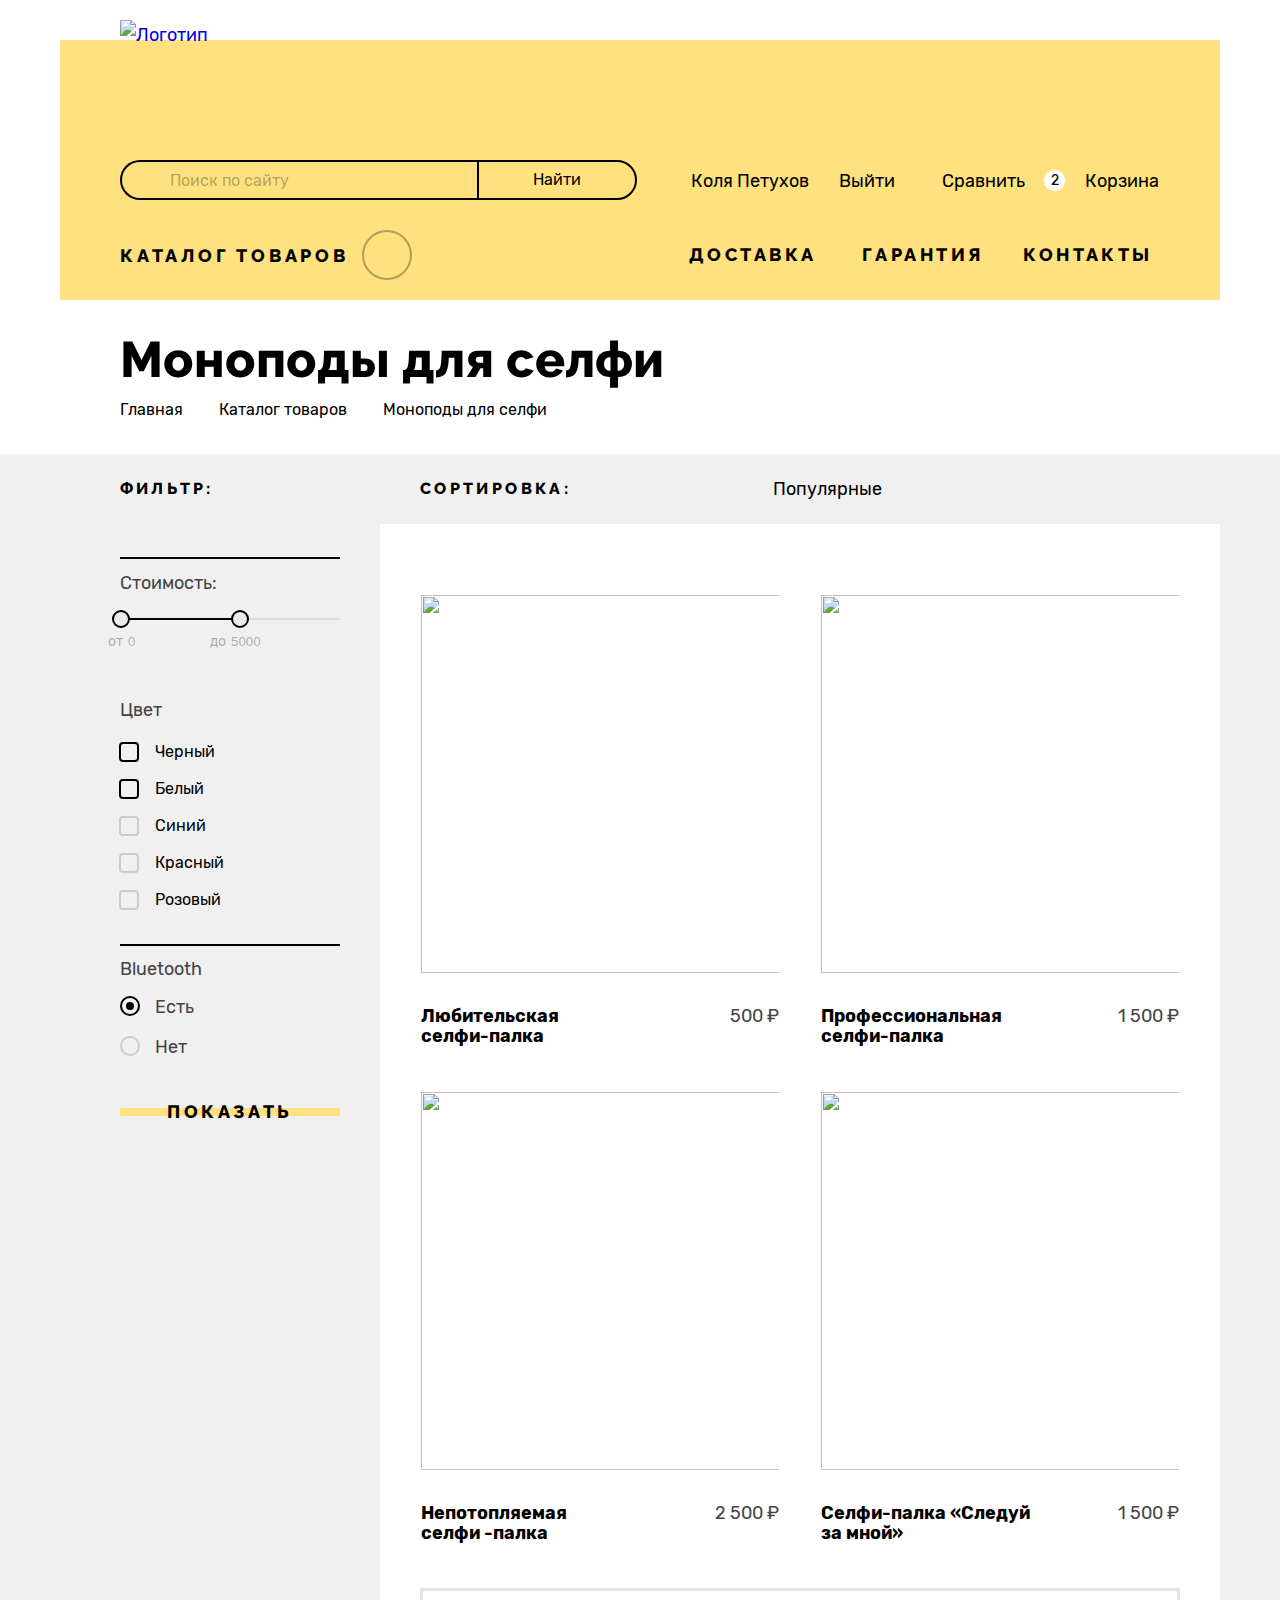
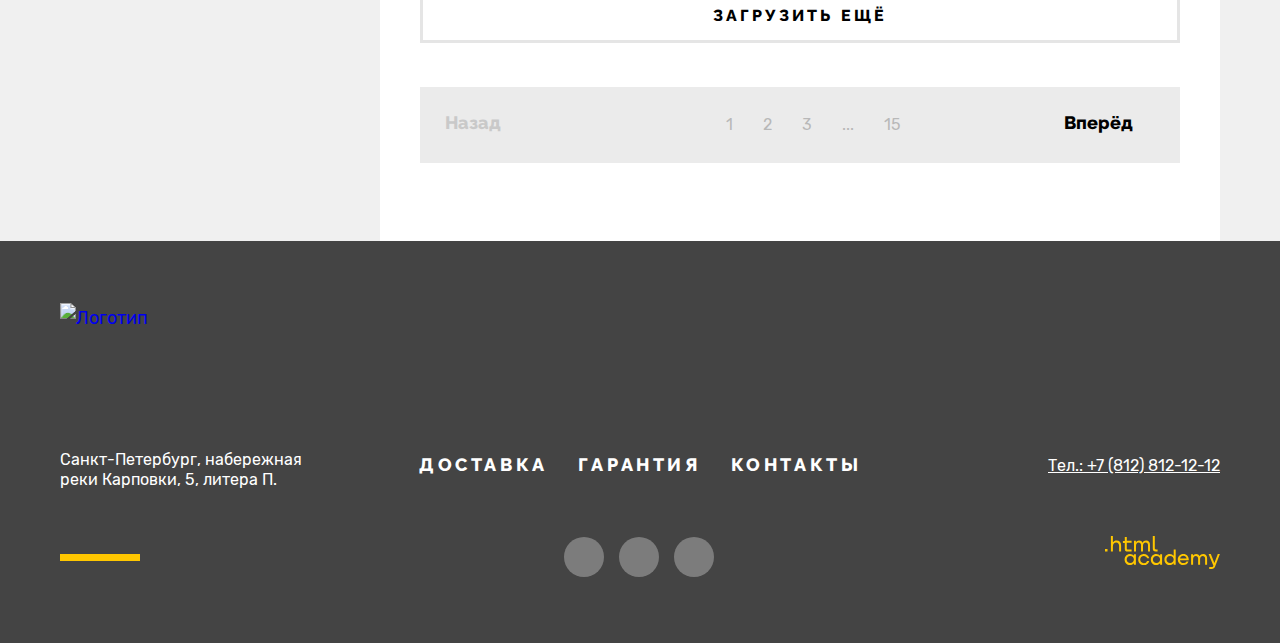
==== catalog.html @ 8a61224f "add hover,focus first page" ====
<!DOCTYPE html>
<html lang="en">

  <head>
    <meta charset="UTF-8">
    <meta http-equiv="X-UA-Compatible" content="IE=edge">
    <meta name="viewport" content="width=device-width, initial-scale=1.0">
    <title>Каталог магазина Девайс</title>
    <link rel="stylesheet" href="styles/styles.css">
  </head>

  <body>
    <div class="page-container">
      <header class="page-header content-wrapper">
        <div class="header-wrapper">
          <a class="page-header-link" href="index.html">
            <img class="page-header-logo" src="images/header-logo.svg" width="145" height="36"
              alt="Логотип интернет-магазина Девайс.">
          </a>
          <nav class="header-navigation catalog-header-navigation">
            <div class="navigation-wrapper">
              <div class="form-wrapper">
                <form class="header-form" action="https://echo.htmlacademy.ru/" method="get">
                  <input class="header-form-input" type="text" id="navigation-search" name="navigation-search"
                    placeholder="Поиск по сайту" aria-label="Поиск товаров на сайте" required>
                  <label class="header-form-label" for="navigation-search"></label>
                  <button class="header-navigation-button" type="submit">Найти</button>
                </form>
              </div>
              <div class="entry-list-wrapper">
                <ul class="entry-list">
                  <li class="entry-list-item">
                    <a class="navigation-link navigation-link-entry" href="#">
                      <span class="entry-current-name">Коля Петухов</span>
                    </a>
                  </li>
                  <li class="entry-list-item">
                    <a class="navigation-link" href="#">
                      <span class="entry-current-name">Выйти</span>
                    </a>
                  </li>
                </ul>
              </div>
              <div class="navigation-list-wrapper">
                <ul class="navigation-list">
                  <li class="navigation-list-item">
                    <a class="navigation-link navigation-link-compare" href="#">Сравнить</a>
                  </li>
                  <li class="navigation-list-item">
                    <a class="navigation-link navigation-link-bin" href="#">
                      <span class="navigation-quantity">2</span>
                      Корзина</a>
                  </li>
                </ul>
              </div>

            </div>
            <div class="menu-wrapper">
              <div class="dropdown-box">
                <a class="dropdown-link" href="#">Каталог товаров</a>

                <div class="dropdown-wrapper dropdown-wrapper-catalog">
                  <ul class="dropdown-list">
                    <li class="dropdown-item">
                      <a class="dropdown-item-link" href="#">Виртуальная реальность</a>
                    </li>
                    <li class="dropdown-item">
                      <a class="dropdown-item-link" href="catalog.html">Моноподы для селфи</a>
                    </li>
                    <li class="dropdown-item">
                      <a class="dropdown-item-link" href="#">Экшн-камеры
                      </a>
                    </li>
                  </ul>
                  <ul class="dropdown-list">
                    <li class="dropdown-item">
                      <a class="dropdown-item-link" href="#">Фитнеса-браслеты
                      </a>
                    </li>
                    <li class="dropdown-item">
                      <a class="dropdown-item-link" href="#">Умные часы
                      </a>
                    </li>
                  </ul>
                  <ul class="dropdown-list">
                    <li class="dropdown-item">
                      <a class="dropdown-item-link" href="#">Квадрокоптеры
                      </a>
                    </li>
                  </ul>
                </div>
              </div>
              <ul class="main-menu-list">
                <li class="menu-list-item">
                  <a class="menu-list-item-link" href="#">Доставка</a>
                </li>
                <li class="menu-list-item">
                  <a class="menu-list-item-link" href="#">Гарантия</a>
                </li>
                <li class="menu-list-item">
                  <a class="menu-list-item-link" href="#">Контакты</a>
                </li>
              </ul>
            </div>
          </nav>
        </div>
      </header>
      <main class="main-inner main-container">
        <header class="inner-header content-wrapper">
          <h1 class="inner-header-caption">Моноподы для селфи</h1>
          <ul class="breadcrumbs-list">
            <li class="breadcrumbs-list-item">
              <a class="breadcrumbs-link" href="index.html">Главная</a>
            </li>
            <li class="breadcrumbs-list-item">
              <a class="breadcrumbs-link" href="#">Каталог товаров</a>
              <!--какой ставить href?-->
            </li>
            <li class="breadcrumbs-list-item">
              <a class="breadcrumbs-link">Моноподы для селфи</a>
            </li>
          </ul>
        </header>
        <div class="catalog-products">
          <div class="catalog-products-wrapper content-wrapper">
            <section class="filter-container">

              <h2 class="visually-hidden">Фильтры для товаров</h2>
              <h3 class="filter-caption">Фильтр:</h3>
              <form class="filter-form" action="https://echo.htmlacademy.ru/" method="get">
                <fieldset class="filter-form-price">
                  <legend class="filter-form-caption filter-price-caption">
                    Стоимость:
                  </legend>
                  <div class="range-scale">
                    <div class="range-bar" style="left:0; width:119px">
                      <button class="range-toggle toggle-min" type="button">
                        <span class="visually-hidden">Уменьшение стоимости</span>
                      </button>
                      <button class="range-toggle toggle-max" type="button">
                        <span class="visually-hidden">Увеличение стоимости</span>
                      </button>
                    </div>
                  </div>


                  <div class="range-wrapper-inputs">
                    <label class="catalog-filter-label">от
                      <input class="range-input" type="number" value="0" name="min-price">
                    </label>

                    <label class="catalog-filter-label">до
                      <input class="range-input" type="number" value="5000" name="max-price">
                    </label>
                  </div>
                </fieldset>
                <fieldset class="filter-form-color">
                  <legend class="filter-form-caption filter-color-caption">Цвет</legend>
                  <ul class="filter-list">
                    <li class="filter-item">
                      <input type="checkbox" class="filter-input visually-hidden" name="black-color" id="black-color"
                        checked>
                      <label for="black-color" class="filter-label">Черный</label>
                    </li>
                    <li class="filter-item">
                      <input type="checkbox" class="filter-input visually-hidden" name="white-color" id="white-color"
                        checked>
                      <label for="white-color" class="filter-label">Белый</label>
                    </li>
                    <li class="filter-item">
                      <input type="checkbox" class="filter-input visually-hidden" name="blue-color" id="blue-color">
                      <label for="blue-color" class="filter-label">Синий</label>
                    </li>
                    <li class="filter-item">
                      <input type="checkbox" class="filter-input visually-hidden" name="red-color" id="red-color">
                      <label for="red-color" class="filter-label">Красный</label>
                    </li>
                    <li class="filter-item">
                      <input type="checkbox" class="filter-input visually-hidden" id="pink-color" name="pink-color">
                      <label for="pink-color" class="filter-label">Розовый</label>
                    </li>
                  </ul>
                </fieldset>
                <fieldset class="filter-form-bluetooth">
                  <legend class="filter-form-caption bluetooth-caption">Bluetooth</legend>
                  <ul class="filter-radio-list">
                    <li class="filter-radio-item">
                      <input type="radio" class="filter-radio-input visually-hidden" id="bluetooth-yes" name="bluetooth"
                        checked>
                      <label class="filter-radio-label" for="bluetooth-yes">
                        <span class="filter-label-row">Есть</span>
                      </label>
                    </li>
                    <li class="filter-radio-item">
                      <input type="radio" class="filter-radio-input visually-hidden" id="bluetooth-no" name="bluetooth">
                      <label class="filter-radio-label" for="bluetooth-no">
                        <span class="filter-label-row">Нет</span>
                      </label>
                    </li>
                  </ul>
                </fieldset>
                <div class="filter-button-wrapper">
                  <button class="filter-form-button" type="submit">Показать</button>
                </div>
              </form>

            </section>
            <section class="cards-container">
              <div class="product-sorting">
                <h3 class="product-sorting-caption">Сортировка:</h3>
                <select class="product-sorting-select" aria-label="сортировка">
                  <option>Популярные</option>
                </select>
                <div class="product-sorting-buttons">
                  <a href="#" class="product-sorting-link up">
                    <span class="visually-hidden">Сортировка по возрастающей</span>
                  </a>
                  <a href="#" class="product-sorting-link down">
                    <span class="visually-hidden">Сортировка по убывающей</span>
                  </a>
                </div>
              </div>
              <div class="product-cards">
                <ul class="product-cards-list">
                  <li class="product-cards-item">
                    <a class="product-item-link" href="#">
                      <img class="products-image" src="images/amateur-selfie-stick.jpg" width="360" height="380" alt="">
                      <div class="product-desc">
                        <h4 class="product-cards-caption">Любительская <br>селфи-палка</h4>
                        <span class="product-price">500 ₽</span>
                      </div>
                    </a>
                  </li>

                  <li class="product-cards-item">
                    <a class="product-item-link" href="#">

                      <img class="products-image" src="images/professional-selfie-stick.jpg" width="360" height="380"
                        alt="">
                      <div class="product-desc">
                        <h4 class="product-cards-caption">Профессиональная<br>селфи-палка</h4>
                        <span class="product-price">1 500 ₽</span>
                      </div>
                    </a>
                  </li>

                  <li class="product-cards-item">
                    <a class="product-item-link" href="#">
                      <img class="products-image" src="images/unsinkable-selfie-stick.jpg" width="360" height="380"
                        alt="">
                      <div class="product-desc">
                        <h4 class="product-cards-caption">Непотопляемая<br>селфи&nbsp;-палка</h4>
                        <span class="product-price">2 500 ₽</span>
                      </div>
                    </a>
                  </li>

                  <li class="product-cards-item">
                    <a class="product-item-link" href="#">
                      <img class="products-image" src="images/follow-me-selfie-stick.jpg" width="360" height="380"
                        alt="">
                      <div class="product-desc">
                        <h4 class="product-cards-caption">Селфи-палка «Следуй за&nbsp;мной»</h4>
                        <span class="product-price">1 500 ₽</span>
                      </div>
                    </a>
                  </li>
                </ul>

                <a class="catalog-products-button" href="#">Загрузить ещё</a>
                <div class="pagination-box">
                  <a href="#" class="pagination-link-prev">Назад</a>
                  <ol class="pagination-list">

                    <li class="pagination-list-item">
                      <a class="pagination-link" href="#">1</a>
                    </li>
                    <li class="pagination-list-item">
                      <a class="pagination-link" href="#">2</a>
                    </li>
                    <li class="pagination-list-item">
                      <a class="pagination-link" href="#">3</a>
                    </li>
                    <li class="pagination-list-item">
                      <a class="pagination-link" href="#">...</a>
                    </li>
                    <li class="pagination-list-item">
                      <a class="pagination-link" href="#">15</a>

                  </ol>
                  <a href="#" class="pagination-link-next">Вперёд</a>
                </div>
              </div>
            </section>
          </div>
        </div>
      </main>
      <footer class="footer">
        <div class="footer-wrapper content-wrapper">
          <a class="footer-logo-link" href="#">
            <img class="footer-logo" src="images/footer-logo.svg" width="145" height="36"
              alt="Логотип интернет-магазина Девайс.">
          </a>
          <div class="footer-contacts-wrapper">
            <address class="footer-address">Санкт-Петербург, набережная <br> реки Карповки, 5, литера П.</address>

            <div class="footer-socials-wrapper">
              <nav class="footer-nav">
                <ul class="footer-nav-list">
                  <li class="footer-nav-list-item">
                    <a class="footer-contacts-link" href="#">Доставка</a>
                  </li>
                  <li class="footer-nav-list-item">
                    <a class="footer-contacts-link" href="#">Гарантия</a>
                  </li>
                  <li class="footer-nav-list-item">
                    <a class="footer-contacts-link" href="#">Контакты</a>
                  </li>
                </ul>
              </nav>
              <ul class="footer-socials-list">
                <li class="footer-socials-list-item">
                  <a class="footer-socials-link telegram" href="https://t.me/htmlacademy">
                    <span class="visually-hidden">Телеграм</span>

                  </a>
                </li>
                <li class="footer-socials-list-item">
                  <a class="footer-socials-link youtube" href="https://www.youtube.com/user/htmlacademyru">
                    <span class="visually-hidden">Youtube</span>

                  </a>
                </li>
                <li class="footer-socials-list-item">
                  <a class="footer-socials-link twitter" href="https://twitter.com/htmlacademy_ru">
                    <span class="visually-hidden">Twitter</span>
                  </a>
                </li>
              </ul>
            </div>
            <div class="html-academy-logo">
              <a class="phonenumber-link" href="tel:+78128121212">Тел.: +7 (812) 812-12-12</a>
              <a class="footer-html-academy-link" href="https://htmlacademy.ru/">
                <svg class="footer-academy-logo" xmlns="http://www.w3.org/2000/svg" width="115" height="33"
                  viewBox="0 0 115 33">
                  <path
                    d="M0 12.9v2.6h2.5v-2.6H0ZM11.6 4.5c-1.6 0-2.8.7-3.6 1.7h-.1V0h-2v15.5h2v-5.3c0-2.1 1.3-3.6 3.3-3.6 1.8 0 2.9 1.4 2.9 3.2v5.7h2V9.4c.1-3-1.8-4.9-4.5-4.9ZM26.6 4.8h-4.8V1.1h-2v3.8h-1.9v2h1.9v6c0 1.7 1 2.7 2.7 2.7h4.1v-2h-3.7c-.7 0-1.1-.4-1.1-1.1V6.8h4.8v-2ZM41.1 4.6c-1.6 0-2.9.8-3.5 2.1h-.1c-.6-1.2-1.8-2.1-3.4-2.1-1.4 0-2.5.8-3.1 1.8h-.1V4.8H29v10.6h2V10c0-2 1-3.5 2.6-3.5 1.5 0 2.4 1 2.4 2.6v6.3h2V9.8c0-2.4 1.4-3.3 2.6-3.3 1.5 0 2.4 1 2.4 2.6v6.3h2V8.9c.1-2.5-1.4-4.3-3.9-4.3ZM47.8 12.7c0 1.7 1 2.7 2.8 2.7h2v-2h-1.7c-.7 0-1.1-.4-1.1-1.1V0h-2v12.7ZM28.9 19.7c-.9-1.1-2.2-1.8-3.9-1.8-3.1 0-5.4 2.3-5.4 5.6s2.3 5.6 5.4 5.6c1.8 0 3-.8 3.8-1.9h.1v1.6h2V18.2h-2v1.5Zm-3.6 7.4c-2.2 0-3.6-1.6-3.6-3.6s1.4-3.6 3.6-3.6 3.6 1.6 3.6 3.6c0 1.9-1.4 3.6-3.6 3.6ZM44.2 22c-.5-2.4-2.6-4.1-5.4-4.1a5.4 5.4 0 0 0-5.6 5.6c0 3.1 2.2 5.6 5.6 5.6 2.8 0 4.9-1.8 5.4-4.2h-2.1a3.4 3.4 0 0 1-3.3 2.3c-2.2 0-3.6-1.6-3.6-3.6s1.4-3.6 3.6-3.6c1.6 0 2.8 1 3.3 2.2h2.1V22ZM55.1 19.7c-.9-1.1-2.2-1.8-3.9-1.8-3.1 0-5.4 2.3-5.4 5.6s2.3 5.6 5.4 5.6c1.8 0 3-.8 3.8-1.9h.1v1.6h2V18.2h-2v1.5Zm-3.6 7.4c-2.2 0-3.6-1.6-3.6-3.6s1.4-3.6 3.6-3.6 3.6 1.6 3.6 3.6c0 1.9-1.5 3.6-3.6 3.6ZM68.7 19.8c-.9-1.1-2.2-1.9-3.9-1.9-3.1 0-5.4 2.3-5.4 5.6s2.2 5.6 5.4 5.6c1.7 0 3-.8 3.8-1.8h.1v1.5h2V13.4h-2v6.4Zm-3.6 7.3c-2.2 0-3.6-1.6-3.6-3.6s1.4-3.6 3.6-3.6 3.6 1.6 3.6 3.6c-.1 2-1.5 3.6-3.6 3.6ZM78.3 17.9c-3.3 0-5.5 2.5-5.5 5.6 0 3 2.1 5.6 5.5 5.6 2.5 0 4.5-1.3 5.2-3.6h-2.1c-.5 1-1.6 1.6-3 1.6-1.9 0-3.3-1.3-3.4-2.9h8.8c.2-3.6-2-6.3-5.5-6.3Zm0 1.9c1.7 0 3 1 3.3 2.6h-6.5c.3-1.5 1.5-2.6 3.2-2.6ZM98.2 17.9c-1.6 0-2.9.8-3.6 2h-.1c-.6-1.2-1.8-2-3.4-2-1.4 0-2.5.7-3.1 1.8v-1.5h-1.9v10.6h2v-5.4c0-2 1-3.4 2.6-3.5 1.5 0 2.4 1 2.4 2.6v6.3h2v-5.6c0-2.4 1.4-3.3 2.6-3.3 1.5 0 2.4 1 2.4 2.6v6.3h2v-6.5c.1-2.6-1.4-4.4-3.9-4.4ZM109.4 27l-3.6-8.9h-2.2l4.8 11.6c-.3.9-.7 1.2-1.7 1.2h-2.5v2h2.5c1.8 0 2.8-.8 3.5-2.6l4.7-12.2h-2.1l-3.4 8.9Z" />
                </svg>
              </a>
            </div>
          </div>
        </div>
      </footer>
    </div>

  </body>

</html>
---- styles/styles.css ----
@font-face {
  font-family: "Raleway";
  font-style: normal;
  font-weight: 800;
  src: url("../fonts/raleway/raleway-800.woff2") format("woff2");
  font-display: swap;
}

@font-face {
  font-family: "Rubik";
  font-style: normal;
  font-weight: 400;
  src: url("../fonts/rubik/rubik-400.woff2") format("woff2");
  font-display: swap;
}

@font-face {
  font-family: "Rubik";
  font-style: normal;
  font-weight: 700;
  src: url("../fonts/rubik/rubik-700.woff2") format("woff2");
  font-display: swap;
}

*,
*::before,
*::after {
  box-sizing: border-box;
}

.visually-hidden {
  position: absolute;
  width: 1px;
  height: 1px;
  margin: -1px;
  border: 0;
  padding: 0;
  white-space: nowrap;
  -webkit-clip-path: inset(100%);
  clip-path: inset(100%);
  clip: rect(0 0 0 0);
  overflow: hidden;
}

html {
  height: 100%;
}

body {
  font-family: "Rubik", sans-serif;
  font-style: normal;
  font-weight: 400;
  font-size: 18px;
  line-height: 30px;
  color: #444444;
  height: 100%;
  margin: 0;
  padding: 0;
}

.content-wrapper {
  width: 1160px;
  margin: 0 auto;
}

.page-container {
  display: flex;
  flex-direction: column;
  min-height: 100%;
}

.main-container {
  flex-grow: 1;
}

.page-header {
  background-color: #FFE17F;
}


.page-header-link,
.page-header-logo {
  display: inline-block;
  cursor: pointer;
}

.dropdown-item {
  min-width: 147px;
}

.dropdown-wrapper {
  position: absolute;
  padding: 6px 60px 50px 60px;
  flex-wrap: wrap;
  column-gap: 62px;
  row-gap: 15px;
  z-index: 2;
  width: 100%;
  background-color: #FFE17F;
  left: 0;
  display: none;
  top: 100%;
}

.dropdown-wrapper-catalog {
  top: calc(100% - 20px);
}

.dropdown-box {
  width: 300px;
}

.dropdown-box:hover .dropdown-wrapper {
  display: flex;
}

.dropdown-box:focus-within .dropdown-link::after,
.dropdown-box:hover .dropdown-link::after,
.dropdown-box:active .dropdown-link::after {
  background-image: url(../images/dropdown-minus.svg);
  opacity: 1;
}

.dropdown-box:focus-within .dropdown-wrapper {
  display: flex;
}

.dropdown-box:focus-within .dropdown-link {
  outline: 2px solid #AF4FFF;
  outline-offset: 2px;
}

.dropdown-item-link:hover {
  opacity: 0.6;
}

.dropdown-item-link:focus {
  outline: 2px solid #AF4FFF;
  outline-offset: 3px;
}


.dropdown-item-link:active {
  opacity: 0.3;
  outline: none;
}






.dropdown-link:hover::after {
  opacity: 1;
}

.header-wrapper::before {
  content: "";
  position: absolute;
  width: 100%;
  height: 40px;
  background-color: #ffffff;
  z-index: 1;
}

.page-header-link {
  position: relative;
  z-index: 3;
  top: 20px;
  left: 60px;
}

.page-header-link:hover {
  opacity: 0.6;
}

.page-header-link:focus {
  outline: 2px solid #AF4FFF;
}

.page-header-link:active {
  opacity: 0.3;
  outline: none;
  border: none;
}



.header-wrapper {
  position: relative;
  z-index: 2;
}

.header-form {
  display: flex;
  width: 517px;
  min-height: 40px;
  /*align-items: flex-start;*/
  position: relative;
}

.header-form:nth-child(n+2) {
  margin-top: 5px;
}

.header-form-input {
  flex-grow: 1;
  font-family: inherit;
  font-size: 16px;
  margin: 0;
  padding: 8px 10px 8px 48px;
  border: 2px solid #000000;
  border-right: none;
  border-radius: 50px 0 0 50px;
  background-image: url("../images/form-search-mark.svg");
  background-repeat: no-repeat;
  background-position: left 15px center;
}

.header-form-input:focus {
  outline: none;
}

.header-form-input:focus~.header-form-label::before {
  content: "";
  display: block;
  min-width: 358px;
  min-height: 40px;
  outline: 2px solid #AF4FFF;
  outline-offset: 2px;
  position: absolute;
  top: 0;
  left: 0;
}

.header-form-input:placeholder-shown {
  background-color: #FFE17F;
}

.header-form-input:not(:placeholder-shown) {
  color: #000000;
  background-color: #FFE17F;
  outline: none;
}

.header-form-input:disabled {
  opacity: 0.3;
}

.header-form-input::placeholder {
  color: rgba(0, 0, 0, 0.3);
}

.header-navigation-button {
  font-family: inherit;
  color: #000000;
  font-size: 16px;
  line-height: 20px;
  padding: 8px 10px 8px 10px;
  border: 2px solid #000000;
  border-radius: 0 20px 20px 0;
  background-color: #FFE17F;
  font-weight: 400;
  width: 160px;
  cursor: pointer;
}

.header-navigation-button:hover {
  background-color: #000000;
  color: #ffffff;
}

.header-navigation-button:focus.header-navigation-button::after {
  content: "";
  display: block;
  min-width: 160px;
  min-height: 40px;
  outline: 2px solid #AF4FFF;
  outline-offset: 2px;
  position: absolute;
  top: 0;
  right: 0;
}

.header-navigation-button:active {
  color: rgba(255, 255, 255, 0.3);
  background-color: #000000;
  outline: none;
}

.header-navigation-button:active.header-navigation-button::after {
  display: none;
}

.header-navigation-button:disabled {
  opacity: 0.3;
}

.header-navigation {
  position: relative;
  padding: 40px 60px 0 60px;
}

.navigation-wrapper {
  display: grid;
  /*grid-template-columns: 517px 232px 258px;*/
  grid-template-columns: 517px 266px 258px;
  /*column-gap: 17px;*/
  margin-bottom: 30px;
  align-items: start;
}

.img-wrapper {
  margin-top: -15px;
}

.slider-frame {
  width: 1160px;
  overflow: hidden;
  position: relative;
}

.slider-prev {
  position: absolute;
  top: 0;
}

.slider-next {
  position: absolute;
  top: 0;
}

.slider-item {
  position: relative;
  display: flex;
  flex-direction: column;
  width: 100%;
  flex-shrink: 0;
  /* display: none;*/
}

.slider-screen-active {
  /*display: inherit;*/
}


.navigation-list {
  display: flex;
  flex-wrap: wrap;
  width: 258px;
  list-style-type: none;
  margin: 0;
  padding: 0;
  column-gap: 17px;
  padding-top: 6px;
}


.navigation-quantity {
  position: absolute;
  top: 3px;
  left: 0;
  font-size: 14px;
  line-height: 17px;
  color: #000000;
  background-color: #ffffff;
  min-width: 21px;
  min-height: 21px;
  padding: 2px 5px;
  border-radius: 10px;
  display: flex;
  justify-content: center;
  align-items: center;
  text-align: center;
}



.navigation-link-compare::before {
  content: "";
  display: inline-block;
  margin-right: 9px;
  width: 13px;
  height: 12px;
  background-image: url("../images/navigation-compare-icon.svg");
  background-repeat: no-repeat;
  background-position: center center;
}

.navigation-link {
  text-decoration: none;
  color: #000000;
  padding-top: 3px;
  padding-bottom: 3px;
  padding-left: 8px;
  padding-right: 2px;
}

.navigation-link:hover {
  opacity: 0.6;
}

.navigation-link:focus {
  outline: 2px solid #AF4FFF;

}

.navigation-link:active {
  opacity: 0.3;
}

.navigation-link-bin {
  position: relative;
  padding-top: 3px;
  padding-bottom: 3px;
  padding-left: 14px;
}

.navigation-link-compare {
  padding-left: 7px;
}


.navigation-link-entry::before {
  content: "";
  display: inline-block;
  width: 13px;
  height: 12px;
  background-image: url(../images/user-navigation-icon.svg);
  background-repeat: no-repeat;
  background-position: center center;
  margin-right: 9px;
}

.navigation-link-bin::before {
  content: "";
  display: inline-block;
  width: 16px;
  height: 14px;
  background-image: url("../images/navigation-bin.svg");
  background-repeat: no-repeat;
  background-position: center center;
  margin-right: 7px;
}



.popover-list {
  list-style-type: none;
  margin: 0;
  padding: 0;
}

.popover-products-about,
.popover-price {
  margin: 0;
  padding: 0;
  font-size: 16px;
  line-height: 20px;
  color: #ffffff;
  font-weight: 400;

}

.popover-products-about {
  margin-right: auto;
  width: 120px;
}

.popover-price {
  margin-left: auto;
  width: 150px;
  text-align: right;
}


.popover-item {
  display: flex;
  justify-content: space-between;
  margin-bottom: 41px;
}

.popover-item:last-child {
  margin-bottom: 32px;
}

.popover-image {
  display: block;
  max-width: 100%;
  height: 100%;
}

.popover-item-button {
  padding: 0;
  margin: 0;
  border: none;
  width: 10px;
  height: 10px;
  background-color: transparent;
  position: relative;
  background-image: url("../images/popover-item-button-close.svg");
  background-repeat: no-repeat;
  background-position: center center
}

.popover-item-button:hover {
  opacity: 0.6;
}

.popover-item-button:focus {
  outline: 2px solid #AF4FFF;
  outline-offset: 4px;
}

.popover-item-button:active {
  opacity: 0.3;
  outline: none;
}

.popover-item-link {
  display: flex;
  flex-wrap: wrap;
  column-gap: 23px;
  /*padding-top: 20px;
  padding-bottom: 23px;*/
  text-decoration: none;
  color: #ffffff;
  font-size: 16px;
  line-height: 20px;
}

.popover-item-link:hover {
  opacity: 0.6;
}

.popover-item-link:focus {
  outline: 2px solid #AF4FFF;
  outline-offset: 2px;
}

.popover-item-link:active {
  opacity: 0.3;
  outline: none;
}

.popover-title {
  width: 172px;
  margin: 0;
  padding: 0;
  font-weight: 400;
}

.popover-price-wrapper {
  display: flex;
  flex-wrap: wrap;
  margin-bottom: 33px;
}

.popover-link {
  display: block;
  padding: 14px 21px 14px 25px;
  text-decoration: none;
  color: #000000;
  background-color: #ffffff;
  font-family: "Raleway", sans-serif;
  font-size: 18px;
  line-height: 21px;
  text-transform: uppercase;
  letter-spacing: 0.2em;
  margin-bottom: 5px;
}

.popover-link:hover {
  background-color: #FFE17F;
}

.popover-link:focus {
  outline: 2px solid #AF4FFF;
  outline-offset: 2px;
}

.popover-link:active {
  background-color: #FFE17F;
  color: rgba(0, 0, 0, 0.3);
  outline: none;
}

.popover {
  width: 320px;
  padding: 20px 20px 15px 20px;
  display: none;
  font-size: 16px;
  line-height: 20px;
  color: #ffffff;
  font-weight: 400;
  background-color: #000000;
  min-height: 300px;
  position: absolute;
  right: -75px;
  top: 38px;
  z-index: 5;
}

.popover::before {
  content: "";
  display: block;
  width: 14px;
  height: 6px;
  background-image: url(../images/popover-triangle.svg);
  background-repeat: no-repeat;
  background-position: center center;
  position: absolute;
  top: 0;
  top: -6px;
  padding-right: 171px;
  padding-bottom: 0px;
  right: 18%;
  padding: 0 100px 10px 100px;
}

.navigation-popover-item {
  position: relative;
}


.navigation-popover-item:hover .popover,
.navigation-popover-item:focus-within .popover,
.navigation-popover-item:active .popover {
  display: block;
}

.entry-list {
  width: 265px;
  display: flex;
  flex-wrap: wrap;
  list-style-type: none;
  padding: 0;
  margin: 0;
  padding-top: 6px;
}

.entry-list-item {
  margin-left: 20px;
}

.navigation-list-item:first-child {
  margin-left: 10px;
}

.menu-wrapper {
  display: flex;
  justify-content: space-between;
  flex-wrap: wrap;
  align-items: center;

}

.main-menu-list {
  display: flex;
  flex-wrap: wrap;
  width: 471px;
  column-gap: 40px;
}

.menu-list-item {
  min-width: 127px;
  text-align: right;
}

.menu-list-item-link {
  font-family: "Raleway", sans-serif;
  font-size: 18px;
  line-height: 21px;
  color: #000000;
  text-transform: uppercase;
  text-decoration: none;
  letter-spacing: 0.19em;
  font-weight: 800;
}

.menu-list-item-contacts {
  letter-spacing: 0.18em;
  padding-left: 8px;
}

.menu-list-item-link:hover {
  color: rgba(0, 0, 0, 0.6);
}

.menu-list-item-link:focus {
  outline: 2px solid #AF4FFF;
  outline-offset: 2px;
}

.menu-list-item-link:active {
  color: rgba(0, 0, 0, 0.3);
  outline: none;
}

/*КЛАСС ДЛЯ ТЕКУЩЕГО ЭЛЕМЕНТА menu-list-item-link*/

.menu-item-link-current {
  position: relative;
}

.menu-item-link-current::after {
  content: "";
  display: block;
  width: 100%;
  height: 2px;
  background-color: #000000;
  position: absolute;
  bottom: -2px;
}

.menu-item-link-current:hover,
.menu-item-link-current:hover.menu-item-link-current::after {
  opacity: 0.6;
}

.menu-item-link-current:focus,
.menu-item-link-current:focus.menu-item-link-current::after {
  outline: none;
}

.menu-item-link-current:active,
.menu-item-link-current:active.menu-item-link-current::after {
  opacity: 0.3;
}

.slider-item-wrapper {
  display: flex;
  justify-content: space-between;
  align-items: flex-start;
}

.slider-item-slogan {
  font-family: "Raleway", sans-serif;
  font-size: 50px;
  line-height: 50px;
  font-weight: 800;
  color: #000000;
  margin: 0;
  margin-bottom: 29px;
}

.slider-desciption-list {
  margin: 0;
  padding: 0;
  list-style-type: none;
  display: flex;
  flex-wrap: wrap;
  column-gap: 20px;
  margin-bottom: 12px;
}


.selfie-about-list {
  column-gap: 40px;
}

.description-list-item {
  font-size: 36px;
  line-height: 30px;
  color: #000000;
  margin: 0;
  padding: 0;
  margin-bottom: 12px;
}

.description-caption {
  margin: 0;
  padding: 0;
  font-size: 16px;
  line-height: 30px;
  font-weight: 400;
}


.slider-item-link {
  margin-bottom: 50px;
  font-family: "Raleway", sans-serif;
  font-size: 18px;
  line-height: 21px;
  font-weight: 800;
  letter-spacing: 0.2em;
  text-transform: uppercase;
  text-decoration: none;
  width: 220px;
  display: flex;
  justify-content: center;
  color: #000000;
  position: relative;
  padding: 10px 5px;
}

.slider-item-link::before {
  content: "";
  display: block;
  width: 100%;
  height: 8px;
  background-color: #FFE17F;
  position: absolute;
  top: calc(50% - 4px);
  z-index: -1;
}

.slider-prev {
  left: 28px;
  top: 193px;
  cursor: pointer;
}

.slider-next {
  transform: rotate(180deg);
  top: 193px;
  left: 541px;
  cursor: pointer;
}

.slider-button {
  background-image: url("../images/slider-arrow-prev.svg");
  display: block;
  width: 20px;
  height: 60px;
  background-repeat: no-repeat;
  background-position: center center;
  border: none;
  background-color: transparent;
  z-index: 5;
}

.slider-button:hover {
  opacity: 0.6;
}

.slider-button:focus {
  outline: 2px solid #AF4FFF;
  outline-offset: 2px;
}


.slider-button:active {
  opacity: 0.3;
  outline: none;
}

.dropdown-list,
.main-menu-list {
  list-style-type: none;
  margin: 0;
  padding: 0;
}

.dropdown-list {
  row-gap: 6px;
  display: flex;
  flex-direction: column;
}

.dropdown-item-link {
  text-decoration: none;
  color: #000000;
  font-size: 16px;
  line-height: 18px;
  position: relative;
}

.dropdown-link {
  display: flex;
  align-items: center;
  text-decoration: none;
  font-family: "Raleway";
  font-size: 18px;
  line-height: 21px;
  font-weight: 800;
  text-transform: uppercase;
  color: #000000;
  letter-spacing: 0.21em;
  z-index: 5;
  position: relative;

}

.dropdown-link::after {
  content: "";
  display: block;
  min-width: 50px;
  min-height: 50px;
  border: 2px solid #000000;
  border-radius: 50%;
  opacity: 0.3;
  background-image: url("../images/navigation-plus.svg");
  background-repeat: no-repeat;
  background-position: center center;
  margin-left: 13px;
}

.slider-image {
  display: block;
}

.slider-item-about {
  width: 560px;
  margin-top: 105px;
}

.slider-item-description {
  margin: 0;
  padding: 0;
  margin-bottom: 50px;
}

.slider-bullets {
  display: flex;
  flex-wrap: wrap;
  list-style-type: none;
  margin: 0;
  padding: 0;
  justify-content: center;
  column-gap: 20px;
  position: absolute;
  left: calc(47% - 2px);
  bottom: 0;
}

.frame-wrapper {
  position: relative;
}

.bullet-item {
  display: flex;
  flex-wrap: wrap;
  align-items: center;
}

.bullet-button {
  border-radius: 50%;
  border-color: #000000;
  width: 12px;
  height: 12px;
  padding: 0;
  margin: 0;
  background-color: #ffffff;
  cursor: pointer;
  position: relative;
}

.bullet-button::before {
  content: "";
  width: 12px;
  height: 12px;
  position: absolute;
  background-color: transparent;
  top: -2px;
  left: -1px;
  display: none;
}


.bullet-button:hover {
  opacity: 0.6;
}

.bullet-button:focus::before {
  outline: 2px solid #AF4FFF;
  outline-offset: 2px;
  display: block;
}

.bullet-button:active {
  opacity: 0.3;
  outline: none;

}

.bullet-active {
  background-color: #000000;
  border: none;
}

.bullet-active:hover {
  background-color: rgba(0, 0, 0, 0.6);

}

.bullet-active:active {
  background-color: rgba(0, 0, 0, 0.3);
  outline: none;
}

.bullet-active:focus::before {
  top: 0;
  left: 0;
}

.slider {
  margin-bottom: 70px;
}

.slider-list {
  counter-reset: section;
  list-style-type: none;
  margin: 0;
  padding: 0;
  display: flex;
}

.slider-item::before {
  position: absolute;
  counter-increment: section;
  content: counter(section, decimal-leading-zero) " ";
  display: flex;
  width: 100%;
  height: 130px;
  min-height: 135px;
  font-weight: 700;
  font-size: 180px;
  line-height: 142px;
  justify-content: flex-end;
  background-color: #FFE17F;
  padding: 10px 50px 0 60px;
  color: #ffffff;
  z-index: -1;
}

.products-category {
  margin-bottom: 82px;
}

.products-category-list {
  margin: 0;
  padding: 0;
  list-style-type: none;
  display: grid;
  grid-template-columns: 160px 160px 160px 160px 160px 160px;
  column-gap: 40px;
  row-gap: 20px;
}

.products-category-link::before {
  content: "";
  display: block;
  min-height: 160px;
  background-color: #FFE17F;
  background-repeat: no-repeat;
  background-position: center center;
}

.products-category-link:hover::before {
  background-color: #FFC700;
}

.products-category-link:active {
  opacity: 0.3;
}

.products-category-link:focus {
  outline: 2px solid #AF4FFF;
  outline-offset: 2px;
}


.products-category-link {
  display: block;
  text-decoration: none;
  height: 100%;
}

.category-caption {
  margin: 0;
  padding: 0;
  font-family: "Raleway", sans-serif;
  font-weight: 800;
  font-size: 18px;
  line-height: 24px;
  color: #000000;
  margin-top: 32px;
  letter-spacing: -0.02em;
}

.virtual-reality-link::before {
  background-image: url("../images/category-virtual-reality.svg");

}

.monopods-link::before {
  background-image: url("../images/category-monopods-selfies.svg");
  background-repeat: no-repeat;
  background-position: center bottom;
}

.action-camera-link::before {
  background-image: url("../images/category-action-cameras.svg");
}

.fitness-trackers-link::before {
  background-image: url("../images/category-fitness-trackers.svg");
}

.smart-watchers-link::before {
  background-image: url("../images/category-smart-watches.svg");
}

.quadrocopter-link::before {
  background-image: url("../images/category-quadrocopter.svg");
}

.service {
  padding-bottom: 72px;
  margin-bottom: 70px;
}

.service-wrapper {
  display: flex;
  align-items: flex-start;
}

.service::before {
  content: "";
  display: block;
  width: 100%;
  height: 104px;
  background-color: #ffffff;
  position: absolute;
}

.service-list {
  list-style-type: none;
  width: 287px;
  margin: 0;
  padding: 0;
  padding-top: 63px;
  padding-bottom: 63px;
}

.service-wrapper::after {
  content: "";
  display: block;
  height: 100%;
  width: 7px;
  background-color: #000000;
  position: absolute;
  left: 280px;

}

.service-list-item:not(:last-child) {
  margin-bottom: 35px;
}


.service-list-description {
  list-style-type: none;
  width: 873px;
  margin: 0;
  padding: 0;
}


.service-list-link {
  text-decoration: none;
  padding: 10px 4px;
  min-width: 160px;
  display: inline-block;
  text-align: center;
  font-family: "Raleway", sans-serif;
  font-size: 18px;
  line-height: 21px;
  color: #000000;
  text-transform: uppercase;
  position: relative;
  z-index: 2;
  letter-spacing: 0.2em;
}

.service-list-link::before {
  content: "";
  display: block;
  width: 100%;
  height: 8px;
  background-color: #FFE17F;
  position: absolute;
  top: calc(50% - 4px);
  left: 0;
  z-index: -1;
}

.service-link-active {
  width: 280px;
  color: #FFE17F;
  background-color: #000000;
  align-items: center;
  padding-top: 9px;
  padding-bottom: 11px;
  padding-left: 18px;
  text-align: left;
  transition: padding 0.7s;
}

.service-link-active.service-list-link::before {
  display: none;
}

.service-list-link:hover {
  background-color: #FFE17F;
}

.service-list-link:focus {
  outline: 2px solid #AF4FFF;
}

.service-list-link:active {
  background-color: #FFCC33;
  border: none;
  outline: none;
}

.service-list-link:active.service-list-link::before {
  display: none;
}

.service-link-active:hover {
  background-color: #000000;
  padding-left: 65px;

  outline: none;
}

.service-link-active:focus {
  background-color: #000000;
  padding-left: 65px;
  outline: 2px solid #AF4FFF;
  transition: padding 0.3s;
}

.service-link-active:active {
  background-color: #000000;
  padding-left: 65px;
  transition: padding 0.3s;
  outline: none;
}


.service-description-item {
  /*display: none;*/
  padding: 73px 63px 73px 116px;
}

.service-wrapper {
  position: relative;
  z-index: 2;
}

.service-list-warranty,
.service-list-сredit {
  display: none;
}

.service-list-caption {
  font-family: "Raleway", sans-serif;
  margin: 0;
  padding: 0;
  font-size: 50px;
  line-height: 50px;
  color: #000000;
  font-weight: 800;
  margin-bottom: 34px;

}

.service-description-active {
  display: inherit;
}

.delivery-about,
.warranty-about,
.credit-about {
  margin: 0;
  padding: 0;
  width: 480px;
}

.service-list-delivery {
  position: relative;
}

.service-list-delivery::after {
  content: "";
  background-image: url("../images/service-delivery-img.svg");
  display: block;
  width: 136px;
  height: 164px;
  position: absolute;
  right: 63px;
  top: 78px;
}

.service-list-warranty {
  position: relative;
}

.service-list-warranty::after {
  content: "";
  display: block;
  background-image: url("../images/service-warrenty-img.svg");
  width: 171px;
  height: 195px;
  position: absolute;
  right: 25px;
  top: 60px;
}

.service-list-сredit {
  position: relative;
}

.service-list-сredit::after {
  content: "";
  display: block;
  background-image: url("../images/service-credit-img.svg");
  width: 156px;
  height: 188px;
  position: absolute;
  right: 27px;
  top: 67px;
}

.order-link {
  font-family: "Raleway", sans-serif;
  font-size: 20px;
  line-height: 23px;
  font-weight: 800;
  text-transform: uppercase;
  display: grid;
  grid-template-columns: 125px 1fr 125px;
  justify-items: center;
  align-items: center;
  letter-spacing: 4px;
  text-align: center;
  cursor: pointer;
  text-decoration: none;
  color: #000000;
}


.order-link::before {
  content: "";
  display: block;
  width: 125px;
  height: 100px;
  background-image: url("../images/service-delivery-link-img.svg");
  background-color: #ffe17f;
  background-repeat: no-repeat;
  background-position: center center;
}

.order-link::after {
  content: "i";
  font-family: "Rubik", sans-serif;
  color: rgba(0, 0, 0, 0.3);
  font-weight: 700;
  font-size: 14px;
  line-height: normal;
  text-transform: lowercase;
  background-color: rgba(220, 220, 220, 0.5);
  border-radius: 50%;
  display: block;
  width: 40px;
  height: 40px;
  text-align: center;
  padding-top: 11px;
  padding-left: 4px;
}

.order-link:hover.order-link::before {
  background-color: #FFC700;
}

.order-link:hover.order-link::after {
  color: #000000;
}

.order-link:focus {
  outline: 2px solid #AF4FFF;
  box-shadow: none;
}

.order-link:active.order-link::before,
.order-link:active.order-link::after,
.order-link:active {
  opacity: 0.3;
  outline: none;
}

.service-order-box {
  background-color: #F0F0F0;
  min-height: 100px;
  margin-bottom: 68px;
}

.about-us-wrapper {
  display: flex;
  justify-content: space-between;
  margin-bottom: 69px;
}

.about-us-caption,
.contacts-caption {
  margin: 0;
  padding: 0;
  margin-bottom: 47px;
  font-family: "Raleway", sans-serif;
  font-size: 50px;
  line-height: 50px;
  color: #000000;
}

.about-us-caption::before,
.contacts-caption::before {
  content: "";
  display: block;
  width: 84px;
  height: 7px;
  background-color: #000000;
  margin-bottom: 42px;
}

.about-us-article {
  width: 520px;
}

.about-us-contacts {
  width: 532px;
}

.about-us-text {
  margin: 0;
  padding: 0;
  margin-bottom: 23px;
  /* margin-bottom: 30px;*/
}

.about-us-contacts .about-us-text {
  margin-bottom: 30px;
}

.about-us-desc {
  margin: 0;
  padding: 0;
  margin-bottom: 29px;
}

.about-us-list {
  margin: 0;
  padding: 0;
  margin-left: 27px;
  margin-bottom: 28px;
}

.about-us-item {
  color: #FFC700;
  font-size: 26px;
  padding-left: 12px;
}

.about-us-item:not(:last-child) {
  margin-bottom: 10px;
}

.about-us-item-text {
  color: #000000;
  line-height: 20px;
  font-weight: 700;
  font-size: 18px;
  letter-spacing: -0.03em;
}

.about-us-address {
  font-style: inherit;
}

.about-us-link {
  font-family: "Raleway", sans-serif;
  display: inline-block;
  width: 270px;
  position: relative;
  text-decoration: none;
  line-height: 21px;
  letter-spacing: 0.2em;
  color: #000000;
  text-transform: uppercase;
  text-align: center;
  padding: 10px 5px;
}

.about-us-link::before {
  content: "";
  display: block;
  width: 100%;
  height: 8px;
  position: absolute;
  background-color: #FFE17F;
  top: calc(50% - 5px);
  z-index: -1;
  left: 0;
}

.about-us-contact-link {
  font-family: "Raleway", sans-serif;
  display: inline-block;
  width: 259px;
  position: relative;
  text-decoration: none;
  line-height: 21px;
  letter-spacing: 0.2em;
  color: #000000;
  text-transform: uppercase;
  text-align: center;
  padding: 10px 5px;
}

.about-us-contact-link::before {
  content: "";
  display: block;
  width: 100%;
  height: 8px;
  position: absolute;
  background-color: #FFE17F;
  top: calc(50% - 5px);
  z-index: -1;
  left: 0;
}

.address-caption {
  margin: 0;
  padding: 0;
  font-size: 24px;
  line-height: 30px;
  margin-bottom: 14px;
}

.about-us-phonenumber {
  display: inline-block;
  color: inherit;
  margin-bottom: 30px;
}

.about-us-phonenumber:focus-visible {
  outline: 2px solid #AF4FFF;
  outline-offset: 2px;
}

.opening-hours {
  margin: 0;
  padding: 0;
  margin-bottom: 32px;
}

.subscribe-wrapper {
  padding-top: 64px;
  padding-bottom: 59px;
}

.subscribe-box {
  display: flex;
  flex-wrap: wrap;
  justify-content: space-between;
  margin-bottom: 146px;
}

.subscribe-slogan {
  font-family: "Raleway", sans-serif;
  font-weight: 800;
  width: 348px;
  font-size: 50px;
  line-height: 50px;
  color: #000000;
  margin: 0;
  padding: 0;
  padding-left: 7px;
}

.subscribe-text {
  width: 560px;
  margin: 0;
  padding: 0;
  padding-top: 10px;
  padding-left: 7px;
}

.subscribe-row::before {
  content: "";
  display: inline-block;
  width: 16px;
  height: 16px;
  background-image: url("../images/subscribe-form-mark.svg");
  background-repeat: no-repeat;
  background-position: center center;
  margin-right: 16px;
}

.subscribe-form-box {
  display: flex;
  justify-content: space-between;
  align-items: center;
  flex-wrap: wrap;
}

.subscribe-form {
  display: grid;
  grid-template-columns: 1fr 253px;
  width: 810px;
}

.subscribe-button {
  width: 253px;
  font-family: "Raleway", sans-serif;
  line-height: 21px;
  color: #000000;
  letter-spacing: 0.2em;
  text-transform: uppercase;
  font-size: 18px;
  padding: 13px 8px;
  background-color: #F0F0F0;
  border: 3px solid #C4C4C4;
  cursor: pointer;
}

.subscribe-button:hover {
  background-color: #000000;
  color: #ffffff;
  border-color: #000000;
}

.subscribe-button:focus {
  outline: 2px solid #AF4FFF;
  outline-offset: 2px;
}

.subscribe-button:active {
  background-color: #000000;
  color: rgba(255, 255, 255, 0.3);
  border-color: #000000;
  outline: none;
}

.subscribe-button:disabled {
  opacity: 0.3;
}

.subscribe-form-input {
  border: none;
  border-bottom: 3px solid #C4C4C4;
  padding: 17px 16px 11px 16px;
}

.subscribe-form-input:focus-visible {
  outline: 2px solid #AF4FFF;
  outline-offset: 2px;
}

.subscribe-form-input::placeholder {
  color: rgba(68, 68, 68, 0.5);
  font-family: "Rubik", sans-serif;
  line-height: 30px;
  font-size: 18px;
  font-weight: 400;
}

.subscribe-form-input:placeholder-shown {
  background-color: #F0F0F0;
}

.subscribe-form-input:not(:placeholder-shown) {
  color: #444444;
  background-color: #F0F0F0;
  font-size: 18px;
  line-height: 30px;
  outline: none;
  border: none;
  border-bottom: 3px solid #C4C4C4;
}

.subscribe-form-input:disabled {
  opacity: 0.3;
}

.subscribe-row {
  display: inline-block;
  width: 160px;
}

.footer-logo {
  display: inline-block;
}

.footer-logo-link {
  display: inline-block;
  margin-bottom: 27px;
  cursor: pointer;
  text-decoration: none;
  margin-right: 7px;
}

.footer-logo-link:hover {
  opacity: 0.6;
}

.footer-logo-link:focus {
  outline: 2px solid #AF4FFF;
}

.footer-logo-link:active {
  opacity: 0.3;
  outline: none;
  border: none;
}

.footer-address {
  font-size: 16px;
  line-height: 20px;
  color: #ffffff;
  font-style: normal;
  width: 245px;
}

.footer-address::after {
  content: "";
  width: 80px;
  height: 7px;
  background-color: #FFC700;
  display: block;
  margin-top: 64px;
}

.footer-contacts-wrapper {
  display: flex;
  column-gap: 114px;
  flex-wrap: wrap;
}

.footer-contacts-link {
  font-family: "Raleway", sans-serif;
  color: #ffffff;
  text-transform: uppercase;
  font-weight: 800;
  line-height: 21px;
  letter-spacing: 0.2em;
  text-decoration: none;
  position: relative;
  display: inline-block;
}

.footer-contacts-link::after {
  content: "";
  display: none;
  width: 100%;
  height: 2px;
  background-color: #FFC700;
  position: absolute;
  bottom: -4px;
  left: 0;
}

.footer-contacts-link:hover {
  color: #FFC700;
}

.footer-contacts-link:hover.footer-contacts-link::after {
  display: block;
}

.footer-contacts-link:focus {
  outline: 2px solid #AF4FFF;
  outline-offset: 5px;
}

.footer-contacts-link:active {
  opacity: 0.3;
  outline: none;
}

.footer-contacts-link:active.footer-contacts-link::after {
  display: block;
  opacity: 0.3;

}

.footer-nav {
  margin-bottom: 57px;
}

.footer-html-academy-link {
  display: inline-block;
  text-decoration: none;
  margin-top: 55px;
}

.footer-nav-list {
  display: flex;
  flex-wrap: wrap;
  column-gap: 30px;
  list-style-type: none;
  margin: 0;
  padding: 0;
}


.footer-socials-list {
  display: flex;
  flex-wrap: wrap;
  width: 440px;
  justify-content: center;
  margin: 0;
  padding: 0;
  column-gap: 15px;
  margin-bottom: 5px;
}

.html-academy-logo {
  text-align: right;
  width: 227px;
}

.footer-socials-wrapper {
  width: 460px;
}

.footer-socials-link {
  display: block;
  width: 40px;
  height: 40px;
  background-color: rgba(255, 255, 255, 0.3);
  border-radius: 50%;
  position: relative;
}

.footer-socials-link::before {
  content: "";
  display: block;
  width: 40px;
  height: 40px;
  border-radius: 50%;
}

.footer-socials-link::after {
  content: "";
  width: 40px;
  height: 40px;
  position: absolute;
  top: 0;
  left: 0;
  display: none;
}

.footer-socials-link:hover {
  background-color: #FFC700;
}

.footer-socials-link:focus {
  border: none;
}

.footer-socials-link:focus-visible {
  border: none;
  outline: none;
}


.footer-socials-link:focus::after {
  outline: 2px solid #AF4FFF;
  outline-offset: 2px;
  display: block;
  border: none;
}

.footer-socials-link:active {
  background-color: #FFC700;
}

.footer-socials-link:active::before {
  opacity: 0.3;
}

.footer-socials-link:active.footer-socials-link::after {
  outline: none;
}

.footer-socials-list-item:nth-child(n+9) {
  margin-top: 5px;
}

.telegram::before {
  background-image: url("../images/telegram.svg");
  background-repeat: no-repeat;
  background-position: center center;
}

.youtube::before {
  background-image: url("../images/youtube.svg");
  background-repeat: no-repeat;
  background-position: center center;
}

.twitter::before {
  background-image: url("../images/twitter.svg");
  background-repeat: no-repeat;
  background-position: center center;
}

.footer-socials-list-item {
  list-style-type: none;
}

.phonenumber-link {
  color: #ffffff;
  display: inline-block;
  font-size: 16px;
  line-height: 20px;
  margin-bottom: 5px;
}

.phonenumber-link:hover {
  color: #FFC700;
}

.phonenumber-link:focus {
  outline: 2px solid #AF4FFF;
  outline-offset: 2px;
}

.phonenumber-link:active {
  outline: none;
  color: #FFC700;
  opacity: 0.3;
}

.footer-academy-logo {
  fill: #FFC700;
}

.footer-html-academy-link:hover .footer-academy-logo {
  fill: #ffffff;
}

.footer-html-academy-link:focus,
.footer-html-academy-link:focus-visible {
  border: none;
  outline: none;
}

.footer-html-academy-link:focus .footer-academy-logo {
  fill: #FFC700;
  outline: 1px solid #AF4FFF;
  outline-offset: 2px;

}

.footer-html-academy-link:focus-visible .footer-academy-logo {
  fill: #FFC700;
  outline: 1px solid #AF4FFF;
  outline-offset: 2px;
  border: none;
}

.footer-html-academy-link:active .footer-academy-logo {
  fill: #ffffff;
  opacity: 0.3;
  outline: none;
}

.footer {
  background-color: #444444
}

.footer-wrapper {
  padding-top: 62px;
  padding-bottom: 61px;
}

/*КАТАЛОГ*/
.catalog-header-navigation {
  padding-bottom: 20px;
}

.inner-header {
  padding: 35px 60px 34px 60px;

}

.inner-header-caption {
  font-family: "Raleway", sans-serif;
  font-size: 50px;
  line-height: 50px;
  font-weight: 800;
  color: #000000;
  margin: 0;
  padding: 0;

  margin-bottom: 15px;
}

.breadcrumbs-list {
  display: flex;
  margin: 0;
  padding: 0;
  list-style-type: none;
  column-gap: 16px;
}

.breadcrumbs-link {
  color: inherit;
  text-decoration: none;
}

.breadcrumbs-link:hover {
  opacity: 0.6;
}

.breadcrumbs-link:focus {
  outline: 2px solid #AF4FFF;
  outline-offset: 2px;
}

.breadcrumbs-link:active {
  opacity: 0.3;
  outline: none;
}

.breadcrumbs-list-item {
  display: flex;
  column-gap: 16px;
  align-items: center;
  font-size: 16px;
  line-height: 20px;
  color: #000000;
}

.breadcrumbs-list-item:not(:last-child)::after {
  background-image: url("../images/breadcrumbs-arrow.svg");
  content: "";
  background-repeat: no-repeat;
  background-position: center center;
  opacity: 0.2;
  display: block;
  width: 4px;
  height: 7px;
}

.product-sorting-caption {
  margin: 0;
  padding: 0;
  font-family: "Raleway", sans-serif;
  font-size: 16px;
  line-height: 20px;
  font-weight: 800;
  text-transform: uppercase;
  letter-spacing: 0.21em;
  color: #000000;
}

.product-sorting-link {
  display: block;
  box-sizing: content-box;
  width: 11px;
  height: 10px;
  background-image: url("../images/sorting-mark-up.svg");
  background-repeat: no-repeat;
  background-position: center center;
  padding: 10px;
  opacity: 0.2;
}

.product-sorting-link.down {
  transform: rotate(180deg);
}

.product-sorting-buttons {
  display: flex;
  flex-wrap: wrap;
  width: 62px;
  justify-self: end;
}

.catalog-products {
  background-color: #F0F0F0;
}

.catalog-products-wrapper {
  display: grid;
  grid-template-columns: 320px 840px;
}

.product-price {
  line-height: 21px;
  color: #444444;
}

.filter-container-wrapper {
  width: 320px;
  /*padding: 25px 60px 5px 60px;*/
}

.filter-container {
  padding-top: 25px;
  padding-left: 60px;
  padding-right: 40px;
}

.filter-caption {
  padding: 0;
  margin: 0;
  font-family: "Raleway", sans-serif;
  font-size: 16px;
  line-height: 19px;
  color: #000000;
  font-weight: 800;
  letter-spacing: 0.2em;
  text-transform: uppercase;
  text-align: left;
  margin-bottom: 9px;
}

.filter-caption::after {
  content: "";
  display: block;
  width: 100%;
  height: 2px;
  background-color: #000000;
  margin-top: 59px;
}

.filter-list {
  list-style-type: none;
  margin: 0;
  padding: 0;
  padding-left: 35px;
}

.filter-label {
  font-size: 16px;
  line-height: 20px;
  color: #000000;
  position: relative;

}

.filter-label::before {
  content: "";
  display: inline-block;
  width: 20px;
  height: 20px;
  border: 2px solid #cccccc;
  border-radius: 4px;
  position: absolute;
  left: -36px;
  top: 0;
}

.filter-radio-input {
  margin: 0;
  padding: 0;
}

.filter-radio-label {
  position: relative;
}

.filter-radio-label::before {
  content: "";
  display: inline-block;
  width: 20px;
  height: 20px;
  border: 2px solid #cccccc;
  border-radius: 50%;
  position: absolute;
  top: 0;
}

.filter-label-row {
  padding-left: 35px;
}

.filter-radio-item {
  margin-bottom: 10px;
}


.filter-radio-input[type="radio"]:checked+.filter-radio-label::before {
  border-color: #000000;
}

.filter-radio-input[type="radio"]:checked+.filter-radio-label::after {
  content: "";
  display: block;
  width: 8px;
  height: 8px;
  background-color: #000000;
  border-radius: 50%;
  position: absolute;
  top: 6px;
  left: 6px;
}

.filter-input[type="checkbox"]:checked+.filter-label::before {
  background-image: url("../images/checkbox-mark.svg");
  background-repeat: no-repeat;
  background-position: center center;
  border-color: #000000;
}

.filter-input {
  margin: 0;
  padding: 0;
  cursor: pointer;
}

.filter-form-caption {
  margin: 0;
  padding: 0;
  margin-bottom: 15px;
}

.filter-price-caption {
  margin-bottom: 20px;
}

.filter-color-caption {
  margin-bottom: 11px;
}


.filter-item {
  margin-bottom: 7px;
}

.control:not(:last-child) {
  margin-bottom: 17px;
}

.control:last-child {
  margin-bottom: 35px;
}

.filter-radio-list {
  margin: 0;
  padding: 0;
  list-style-type: none;
  margin-bottom: 35px;
}


.filter-form-price,
.filter-form-color,
.filter-form-bluetooth {
  border: none;
  margin: 0;
  padding: 0;
}

.filter-form-button {
  width: 100%;
  padding: 0;
  margin: 0;
  border: none;
  position: relative;
  z-index: 1;
  font-family: "Raleway", sans-serif;
  font-size: 18px;
  line-height: 21px;
  color: #000000;
  letter-spacing: 0.2em;
  text-transform: uppercase;
  font-weight: 800;
  cursor: pointer;
}

.filter-form-button::before {
  content: "";
  display: block;
  width: 100%;
  height: 8px;
  background-color: #FFE17F;
  position: absolute;
  z-index: -1;
  top: calc(50% - 4px);
}

.filter-form-button:hover {
  background-color: #FFE17F;

}

.filter-form-button:focus {
  outline: 2px solid #AF4FFF;
}

.filter-form-button:active {
  background-color: #FFCC33;
  outline: none;
  border: none;
}

.filter-form-button:active.filter-form-button::before {
  display: none;
}

.filter-form-button:disabled {
  opacity: 0.3;
}

.filter-form-color::after {
  content: "";
  display: block;
  width: 100%;
  height: 2px;
  background-color: #000000;
  margin-bottom: 8px;
  margin-top: 30px;
}

.bluetooth-caption {
  margin-bottom: 8px;
}

.cards-container {
  width: 840px;
  background-color: #ffffff;

}

.products-image {
  display: block;
  margin-bottom: 33px;
  max-width: 100%;
  height: 100%;
}

.product-desc {
  display: flex;
  justify-content: space-between;
  flex-wrap: wrap;
}

.product-cards {
  padding: 70px 40px 78px 40px;
  display: grid;
  row-gap: 44px;
}

.product-cards-caption {
  margin: 0;
  padding: 0;
  font-weight: 700;
  line-height: 20px;
  color: #000000;
  width: 250px;
}

.product-item-link {
  text-decoration: none;
  display: block;
  padding: 1px;
}

.product-sorting {
  display: grid;
  grid-template-columns: 210px 1fr 124px;
  min-height: 70px;
  background-color: #F0F0F0;
  padding: 0 40px 0 40px;
  justify-content: center;
  align-items: center;
}

.product-cards-list {
  display: grid;
  grid-template-columns: 360px 360px;
  column-gap: 40px;
  row-gap: 44px;
  margin: 0;
  padding: 0;
  list-style-type: none;
}

.product-sorting-select {
  color: #000000;
  font-family: inherit;
  font-size: 18px;
  line-height: 30px;
  min-width: 141px;
  min-height: 30px;
  justify-self: center;
  border: none;
  appearance: none;
  background-color: transparent;
  background-image: url("../images/select-arrow-down.svg");
  background-repeat: no-repeat;
  background-position: center right 15px;
  cursor: pointer;
}

.catalog-products-button {
  grid-column: 1/-1;
  width: 100%;
  text-decoration: none;
  color: #000000;
  font-size: 16px;
  line-height: 19px;
  font-family: "Raleway", sans-serif;
  letter-spacing: 0.2em;
  font-weight: 800;
  padding: 15px;
  text-align: center;
  text-transform: uppercase;
  border: 3px solid #E5E5E5;
}

.catalog-products-button:hover {
  border: 3px solid #000000;
}

.catalog-products-button:focus {
  outline: 2px solid #AF4FFF;
  outline-offset: 2px;
}


.catalog-products-button:active {
  border: 3px solid #000000;
  outline: none;
  opacity: 0.3;
}

.pagination-box {
  display: grid;
  grid-template-columns: 128px 1fr 141px;
  background-color: #EBEBEB;
}

.pagination-link-prev,
.pagination-link-next {
  font-family: "Raleway", sans-serif;
  text-decoration: none;
  line-height: 21px;
  font-weight: 800;
  padding: 25px;
}

.pagination-link-prev {
  color: #444444;
  opacity: 0.2;
}

.pagination-link-next {
  color: #000000;
}

.pagination-list {
  display: flex;
  flex-wrap: wrap;
  list-style-type: none;
  justify-content: center;

}

.pagination-link {
  text-decoration: none;
  font-size: 16px;
  line-height: 20px;
  opacity: 0.3;
  color: inherit;
  padding: 10px 15px;
}

.pagination-list-item {
  display: flex;
}

.range-scale {
  background-color: #DCDCDC;
  position: relative;
  height: 2px;
  margin-bottom: 5px;
}

.range-bar {
  position: absolute;
  height: 2px;
  background-color: #000000;
}

.range-toggle {
  position: absolute;
  padding: 0;
  margin: 0;
  width: 18px;
  height: 18px;
  border: 2px solid #000000;
  border-radius: 50%;
  cursor: pointer;
  background-color: #EBEBEB;
}

.range-toggle::before {
  content: "";
  display: none;
  width: 18px;
  height: 18px;
  outline: 2px solid #AF4FFF;
  position: absolute;
  outline-offset: 3px;
  top: -1px;
  left: -1px;
}

.range-toggle:hover {
  border-color: rgba(0, 0, 0, 0.5);
}

.range-toggle:focus {
  border: 2px solid #000000;
}

.range-toggle:focus::before {
  display: block;
}

.range-toggle:active {
  background-color: #000000;
  outline: none;
}

.range-toggle:active.range-toggle::before {
  display: none;
}

.range-input::-webkit-inner-spin-button,
.range-input::-webkit-outer-spin-button {
  -webkit-appearance: none;
  appearance: none;
  margin: 0;
}

.catalog-filter-label {
  color: rgba(0, 0, 0, 0.3);
  font-size: 14px;
  line-height: 20px;
}

.range-wrapper-inputs {
  margin-left: -12px;
  margin-bottom: 40px;
}

.catalog-filter-label:not(:last-child) {
  margin-right: 13px;
}

.range-input {
  width: 68px;
  background-color: transparent;
  border: none;
  color: rgba(0, 0, 0, 0.3);
}

.toggle-min {
  left: -8px;
  top: -8px;
}

.toggle-max {
  right: -10px;
  top: -8px;
}


.list-item__img-link {
  display: block;
}

.service,
.subscribe {
  background-color: #F0F0F0;
}

.ddd {
  display: none;
}

/*МОДАЛЬНОЕ ОКНО*/
.modal-container {
  position: fixed;
  background-color: rgba(240, 240, 240, 0.9);
  top: 0;
  left: 0;
  width: 100%;
  height: 100%;
  z-index: 5;
  display: flex;
  justify-content: center;
  align-items: flex-start;
}

.modal {
  border: 10px solid #000000;
  padding: 61px 71px;
  min-width: 920px;
  background-color: #ffffff;
}

.modal-title-wrapper {
  display: flex;
  align-items: flex-start;
  margin-bottom: 40px;
  align-self: stretch;
  justify-content: space-between;
}

.modal-title {
  font-family: "Raleway", sans-serif;
  font-size: 50px;
  line-height: 50px;
  color: #000000;
  font-weight: 800;
  margin: 0;
  padding: 0;
}

.modal-input-label {
  font-weight: 700;
  font-size: 18px;
  line-height: 20px;
  color: #000000;
  margin-bottom: 14px;
}

.modal-button {
  margin: 0;
  padding: 0;
  min-width: 26px;
  min-height: 26px;
  border: none;
  background-image: url("../images/modal-close-mark.svg");
  background-repeat: no-repeat;
  background-position: center center;
  background-color: transparent;
  margin-top: 10px;
  cursor: pointer;
}

.modal-button:hover {
  opacity: 0.6;
}

.modal-button:focus {
  outline: 2px solid #AF4FFF;
  outline-offset: 2px;
}

.modal-button:active {
  opacity: 0.3;
  outline: none;
}

.name-input {
  margin: 0;
  padding: 20px 55px 20px 20px;
  color: #000000;
}

.modal-envelope-label {
  position: relative;
}

.modal-envelope-label::after {
  content: "";
  display: block;
  width: 15px;
  height: 12px;
  background-image: url("../images/modal-envelope.svg");
  position: absolute;
  bottom: -50px;
  right: 19px;
  background-repeat: no-repeat;
  background-position: center;
}

.modal-person-label {
  position: relative;
}

.modal-person-label::after {
  content: "";
  display: block;
  width: 15px;
  height: 12px;
  background-image: url("../images/modal-person-mark.svg");
  position: absolute;
  bottom: -50px;
  right: 19px;
  background-repeat: no-repeat;
  background-position: center;
}

.must-have-input:placeholder-shown,
.name-input:placeholder-shown {
  background-color: #F0F0F0;
  border: none;
  font-family: inherit;
  font-size: 16px;
  line-height: 20px;
  font-weight: 400;
  color: rgba(0, 0, 0, 0.3);
}

.must-have-input:not(:placeholder-shown),
.name-input:not(:placeholder-shown) {
  font-family: inherit;
  font-size: 16px;
  line-height: 20px;
  font-weight: 400;
  color: #000000;
  background-color: #F0F0F0;
  outline: none;
  border: none;
}

.decrease-button,
.increase-button {
  padding: 0;
  margin: 0;
  border: none;
  width: 60px;
  min-height: 60px;
  background-color: #F0F0F0;
  cursor: pointer;
  position: relative;
}

.quantity-input:hover,
.decrease-button:hover,
.increase-button:hover {
  background-color: #EBEBEB;
}

.decrease-button:hover.decrease-button::before,
.increase-button:hover.increase-button::before {
  opacity: 0.6;
}

.decrease-button:focus,
.increase-button:focus {
  outline: 2px solid #AF4FFF;
  background-color: #EBEBEB;

}

.quantity-input:focus {
  border: none;
  outline: 2px solid #AF4FFF;
  background-color: #EBEBEB;
  outline-offset: -2px;
}

.decrease-button:active.decrease-button::before,
.increase-button:active.increase-button::before {
  background-color: #F0F0F0;
  opacity: 0.3;
  outline: none;
}

.decrease-button:active,
.increase-button:active,
.quantity-input:active {
  background-color: #F0F0F0;
  opacity: 0.3;
  outline: none;
}

.decrease-button:focus-visible,
.increase-button:focus-visible,
.quantity-input:focus-visible {
  outline-offset: -2px;
}

.quantity-input:disabled,
.decrease-button:disabled,
.increase-button:disabled {
  opacity: 0.3;
}

.decrease-button:disabled.decrease-button::before,
.increase-button:disabled.increase-button::before {
  opacity: 0.3;
}

.increase-button::before {
  content: "";
  display: block;
  width: 16px;
  height: 16px;
  background-image: url("../images/modal-plus.svg");
  background-repeat: no-repeat;
  background-position: center center;
  position: absolute;
  top: calc(50% - 8px);
  left: calc(50% - 8px);
}

.decrease-button::before {
  content: "";
  display: block;
  width: 16px;
  height: 16px;

  background-image: url("../images/modal-minus.svg");
  background-repeat: no-repeat;
  background-position: center center;
  position: absolute;
  top: calc(50% - 8px);
  left: calc(50% - 8px);
}

.modal-input-label {
  display: block;
}

.modal-form {
  display: grid;
  grid-template-columns: 200px 160px 40px 140px 40px 180px;
  grid-template-rows: repeat(3, min-content);
  row-gap: 42px;
}

.modal-name-box {
  grid-column: 1/3;
  grid-row: 1/2;
  display: flex;
  flex-direction: column;
}

.modal-email-box {
  grid-column: 4/7;
  display: flex;
  flex-direction: column;
}

.must-have-wrapper {
  grid-column: 1/5;
  display: flex;
  flex-direction: column;
}

.must-have-label {
  font-size: 18px;
  line-height: 20px;
  font-weight: 700;
  margin-bottom: 14px;
}

.must-have-input {
  margin: 0;
  padding: 20px 55px 20px 20px;
  color: #000000;
}

.modal-buttons-wrapper {
  grid-column: 6/7;
  display: flex;
  flex-direction: column;
  position: relative;
}

.tooltip:hover>.tooltip-text {
  display: block;
}

.tooltip:focus {
  border: none;
  outline: none;
}

.tooltip:focus>.tooltip-text {
  display: block;
  border: none;
}

.quantity-label {
  font-size: 18px;
  line-height: 20px;
  font-weight: 700;
  margin-bottom: 14px;
  position: relative;
}

.tooltip {
  padding: 0;
  border: none;
  margin: 0;
  display: inline-block;
  width: 26px;
  height: 26px;
  background-color: #FFE17F;
  border-radius: 13px;
  background-image: url("../images/modal-i-mark.svg");
  background-repeat: no-repeat;
  background-position: center center;
  cursor: pointer;
  position: absolute;
  right: 32px;
  top: -5px;
}


.quantity-input {
  margin: 0;
  padding: 0;
  border: none;
  width: 60px;
  appearance: none;
  text-align: center;
  background-color: #F0F0F0;
  font-family: inherit;
  font-size: 16px;
  line-height: 20px;
  color: #000000;
  font-weight: 400;
  flex-shrink: 0;
}

.tooltip-text {
  display: none;
  margin: 0;
  padding: 0;
  width: 200px;
  padding: 19px 17px 19px 20px;
  position: absolute;
  background-color: #000000;
  color: #ffffff;
  z-index: 1;
}

input[type="number"]::-webkit-outer-spin-button,
input[type="number"]::-webkit-inner-spin-button {
  -webkit-appearance: none;
  margin: 0;
}

input[type="number"] {
  -moz-appearance: textfield;
}

input[type="number"]:hover,
input[type="number"]:focus {
  -moz-appearance: number-input;
}

.modal-buttons-box {
  display: flex;
}

.modal-btn-wrapper {
  display: flex;
  flex-wrap: wrap;
}

.modal-content {
  display: flex;
  flex-direction: column;
  flex-wrap: wrap;
  justify-content: center;
  align-items: center;
}

.modal-form-button {
  margin: 0;
  min-width: 200px;
  font-size: 18px;
  line-height: 21px;
  color: #000000;
  font-family: "Raleway", sans-serif;
  font-weight: 800;
  letter-spacing: 0.2em;
  text-transform: uppercase;
  border: none;
  background-color: transparent;
  position: relative;
  z-index: 3;
  padding: 10px 0;
}

.modal-form-button::before {
  content: "";
  display: block;
  background-color: #FFE17F;
  height: 8px;
  position: absolute;
  width: 100%;
  top: calc(50% - 4px);
  z-index: -1;
}

.modal-form-button:hover {
  background-color: #FFE17F;
}

.modal-form-button:focus {
  outline: 2px solid #AF4FFF;
}

.modal-form-button:active {
  background-color: #FFCC33;
  outline: none;
}

/*НЕ РАБОТАЕТ КЛАСС!*/
.modal-form-button:active.modal-form-button::before {
  display: none;
}

.modal-form-button:disabled {
  opacity: 0.3;
}

.modal-container-close {
  display: none;
}


.link:hover {
  background-color: #FFE17F;
}

.link:focus {
  outline: 2px solid #AF4FFF;
}

.link:active {
  background-color: #FFCC33;
  outline: none;
  border: none;
}

.link:active.service-list-link::before {
  display: none;
}

/*КЛАСС ДЛЯ НЕ АКТИВНОГО СОСТОЯНИЯ ССЫЛОК*/
.link-disabled {
  opacity: 0.3;
}

/*КЛАСС ДЛЯ ОШИБКИ ИНПУТА МОДАЛЬНОГО ОКНА*/
.input-error {
  outline: 2px solid #FF3D3D;
}

/*КЛАСС ДЛЯ ОШИБКИ СТРОКИ ПОД ИНПУТОМ МОДАЛЬНОГО ОКНА*/
.input-error-row {
  display: inline-block;
  font-size: 14px;
  line-height: 20px;
  color: #FF3D3D;
}

/*АКТИВНОЕ СОСТОЯНИЕ ЭЛЕМЕНТА ВЫПАДАЮЩЕГО СПИСКА В ХЕДЕРЕ*/
.dropdown-item-link-active::after {
  content: "";
  display: block;
  width: 100%;
  height: 1px;
  background-color: #000000;
  position: absolute;
  bottom: -2px;
}

/*КЛАСС ДЛЯ НЕАКТИВНОЙ КНОПКИ ПОПОВЕРА*/
.popover-link-disabled {
  background-color: #ffffff;
  color: rgba(0, 0, 0, 0.3);
}
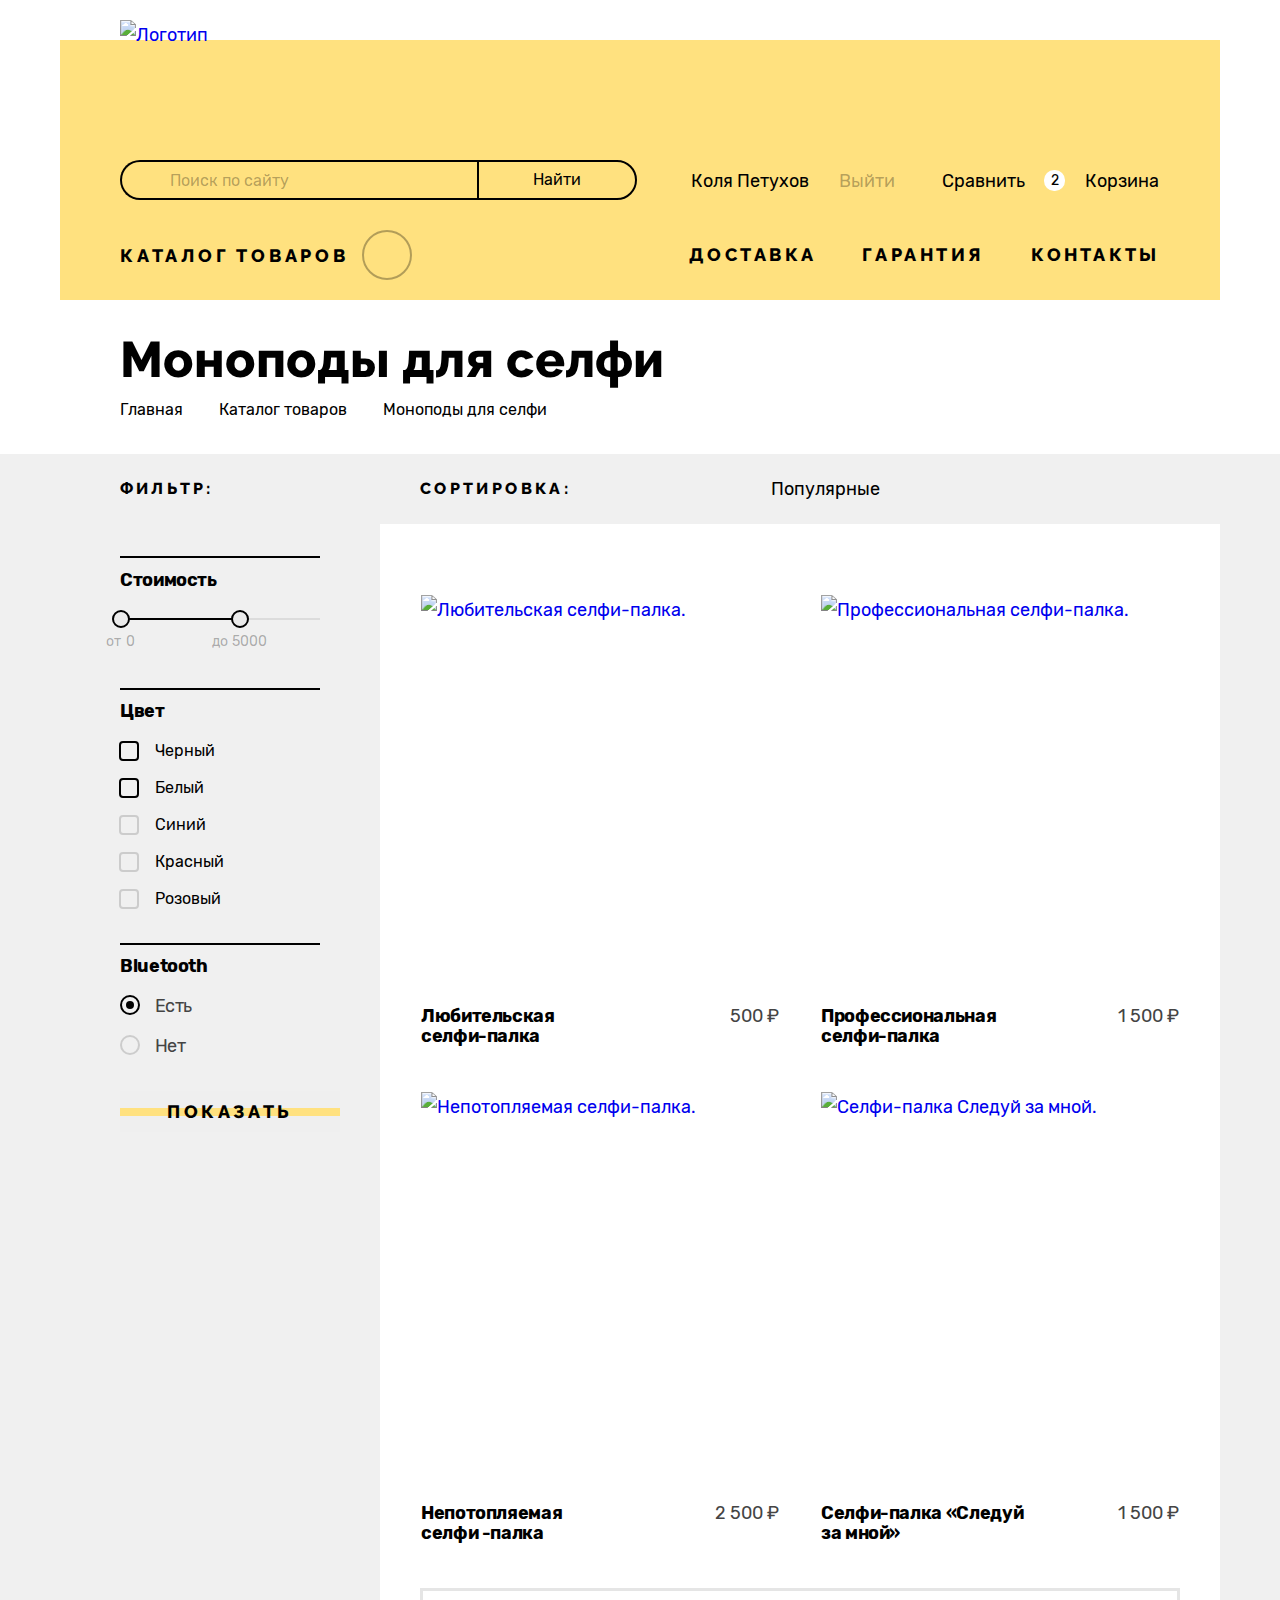
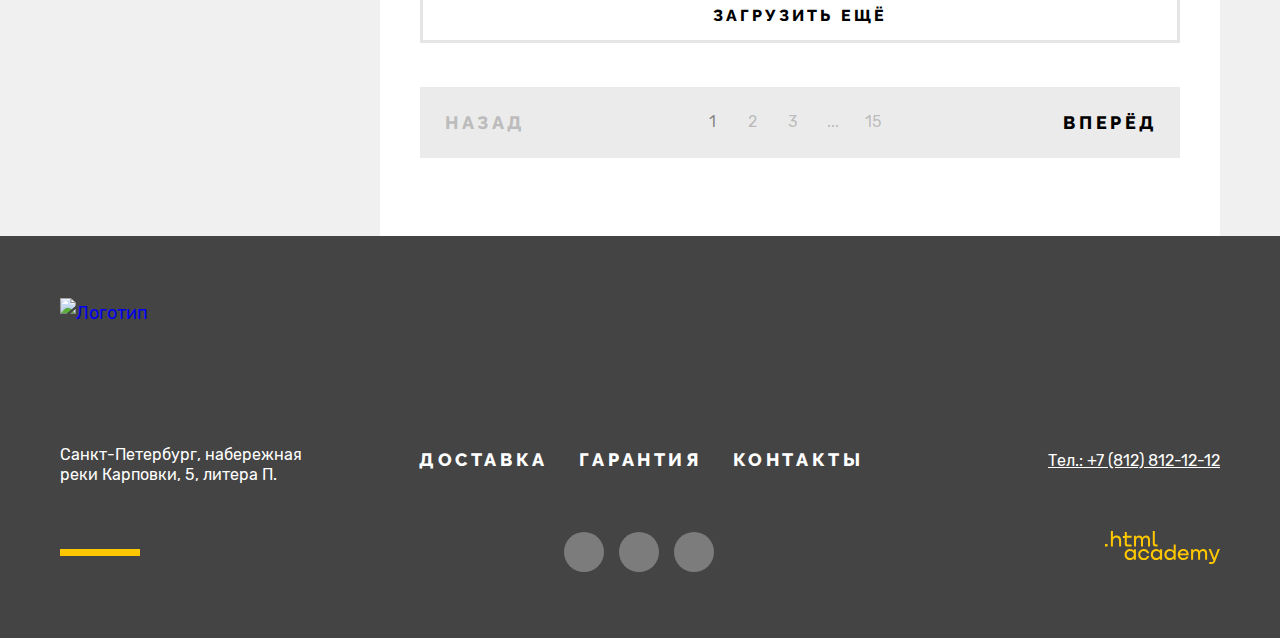
==== commit 92db1fdb: "last version" ====
--- a/catalog.html
+++ b/catalog.html
@@ -6,12 +6,14 @@
     <meta http-equiv="X-UA-Compatible" content="IE=edge">
     <meta name="viewport" content="width=device-width, initial-scale=1.0">
     <title>Каталог магазина Девайс</title>
+    <link rel="icon" type="image/png" sizes="32x32" href="images/favicon-32x32.png">
     <link rel="stylesheet" href="styles/styles.css">
   </head>
 
   <body>
     <div class="page-container">
       <header class="page-header content-wrapper">
+        <h1 class="visually-hidden">Страница каталога</h1>
         <div class="header-wrapper">
           <a class="page-header-link" href="index.html">
             <img class="page-header-logo" src="images/header-logo.svg" width="145" height="36"
@@ -35,7 +37,7 @@
                     </a>
                   </li>
                   <li class="entry-list-item">
-                    <a class="navigation-link" href="#">
+                    <a class="navigation-link navigation-link-exit" href="#">
                       <span class="entry-current-name">Выйти</span>
                     </a>
                   </li>
@@ -46,10 +48,47 @@
                   <li class="navigation-list-item">
                     <a class="navigation-link navigation-link-compare" href="#">Сравнить</a>
                   </li>
-                  <li class="navigation-list-item">
+                  <li class="navigation-list-item navigation-popover-item">
                     <a class="navigation-link navigation-link-bin" href="#">
                       <span class="navigation-quantity">2</span>
                       Корзина</a>
+                    <div class="popover">
+                      <div class="popover-wrapper">
+                        <h2 class="visually-hidden">Открытая корзина</h2>
+                        <ul class="popover-list">
+                          <li class="popover-item">
+                            <a class="popover-item-link" href="#">
+                              <img class="popover-image" src="images/popover-amateur-selfie-stick.jpg" width="39"
+                                height="43" alt="Любительская селфи палка.">
+                              <h3 class="popover-title">Любительская селфи-палка</h3>
+                            </a>
+                            <button class="popover-item-button" type="button"
+                              aria-label="Удалить товар из корзины"></button>
+                          </li>
+                          <li class="popover-item">
+                            <a class="popover-item-link" href="#">
+                              <img class="popover-image" src="images/popover-professional-selfie-stick.jpg" width="39"
+                                height="43" alt="Профессиональная селфи палка">
+                              <h3 class="popover-title">Профессиональная
+                                селфи-палка</h3>
+                            </a>
+                            <button class="popover-item-button" type="button"
+                              aria-label="Удалить товар из корзины"></button>
+                          </li>
+                        </ul>
+                        <div class="popover-price-wrapper">
+                          <p class="popover-products-about">Товаров:
+                            <span class="popover-product-quantity">2</span>
+                          </p>
+                          <p class="popover-price">Сумма:
+                            <span class="popover-product-price">2000 ₽</span>
+                          </p>
+                        </div>
+
+                        <a class="popover-link" href="#">Открыть корзину</a>
+
+                      </div>
+                    </div>
                   </li>
                 </ul>
               </div>
@@ -98,7 +137,7 @@
                   <a class="menu-list-item-link" href="#">Гарантия</a>
                 </li>
                 <li class="menu-list-item">
-                  <a class="menu-list-item-link" href="#">Контакты</a>
+                  <a class="menu-list-item-link menu-list-item-contacts" href="#">Контакты</a>
                 </li>
               </ul>
             </div>
@@ -107,7 +146,7 @@
       </header>
       <main class="main-inner main-container">
         <header class="inner-header content-wrapper">
-          <h1 class="inner-header-caption">Моноподы для селфи</h1>
+          <h2 class="inner-header-caption">Моноподы для селфи</h2>
           <ul class="breadcrumbs-list">
             <li class="breadcrumbs-list-item">
               <a class="breadcrumbs-link" href="index.html">Главная</a>
@@ -130,7 +169,7 @@
               <form class="filter-form" action="https://echo.htmlacademy.ru/" method="get">
                 <fieldset class="filter-form-price">
                   <legend class="filter-form-caption filter-price-caption">
-                    Стоимость:
+                    Стоимость
                   </legend>
                   <div class="range-scale">
                     <div class="range-bar" style="left:0; width:119px">
@@ -145,11 +184,13 @@
 
 
                   <div class="range-wrapper-inputs">
-                    <label class="catalog-filter-label">от
+                    <label class="catalog-filter-label">
+                      <span class="catalog-filter-label-text">от</span>
                       <input class="range-input" type="number" value="0" name="min-price">
                     </label>
 
-                    <label class="catalog-filter-label">до
+                    <label class="catalog-filter-label">
+                      <span class="catalog-filter-label-text">до</span>
                       <input class="range-input" type="number" value="5000" name="max-price">
                     </label>
                   </div>
@@ -190,12 +231,16 @@
                       <label class="filter-radio-label" for="bluetooth-yes">
                         <span class="filter-label-row">Есть</span>
                       </label>
+                      <span class="filter-radio-txt"></span>
+
                     </li>
                     <li class="filter-radio-item">
-                      <input type="radio" class="filter-radio-input visually-hidden" id="bluetooth-no" name="bluetooth">
+                      <input class="filter-radio-input visually-hidden" type="radio" id="bluetooth-no" name="bluetooth">
                       <label class="filter-radio-label" for="bluetooth-no">
                         <span class="filter-label-row">Нет</span>
                       </label>
+                      <span class="filter-radio-txt"></span>
+
                     </li>
                   </ul>
                 </fieldset>
@@ -224,7 +269,12 @@
                 <ul class="product-cards-list">
                   <li class="product-cards-item">
                     <a class="product-item-link" href="#">
-                      <img class="products-image" src="images/amateur-selfie-stick.jpg" width="360" height="380" alt="">
+                      <div class="products-image-wrapper">
+                        <img class="products-image" src="images/amateur-selfie-stick.jpg" width="360" height="380"
+                          alt="Любительская селфи-палка.">
+
+                      </div>
+                      <span class="products-image-text">Подробнее</span>
                       <div class="product-desc">
                         <h4 class="product-cards-caption">Любительская <br>селфи-палка</h4>
                         <span class="product-price">500 ₽</span>
@@ -234,9 +284,11 @@
 
                   <li class="product-cards-item">
                     <a class="product-item-link" href="#">
-
-                      <img class="products-image" src="images/professional-selfie-stick.jpg" width="360" height="380"
-                        alt="">
+                      <div class="products-image-wrapper">
+                        <img class="products-image" src="images/professional-selfie-stick.jpg" width="360" height="380"
+                          alt="Профессиональная селфи-палка.">
+                        <span class="products-image-text">Подробнее</span>
+                      </div>
                       <div class="product-desc">
                         <h4 class="product-cards-caption">Профессиональная<br>селфи-палка</h4>
                         <span class="product-price">1 500 ₽</span>
@@ -246,8 +298,11 @@
 
                   <li class="product-cards-item">
                     <a class="product-item-link" href="#">
-                      <img class="products-image" src="images/unsinkable-selfie-stick.jpg" width="360" height="380"
-                        alt="">
+                      <div class="products-image-wrapper">
+                        <img class="products-image" src="images/unsinkable-selfie-stick.jpg" width="360" height="380"
+                          alt="Непотопляемая селфи-палка.">
+                        <span class="products-image-text">Подробнее</span>
+                      </div>
                       <div class="product-desc">
                         <h4 class="product-cards-caption">Непотопляемая<br>селфи&nbsp;-палка</h4>
                         <span class="product-price">2 500 ₽</span>
@@ -257,8 +312,11 @@
 
                   <li class="product-cards-item">
                     <a class="product-item-link" href="#">
-                      <img class="products-image" src="images/follow-me-selfie-stick.jpg" width="360" height="380"
-                        alt="">
+                      <div class="products-image-wrapper">
+                        <img class="products-image" src="images/follow-me-selfie-stick.jpg" width="360" height="380"
+                          alt="Селфи-палка Следуй за мной.">
+                        <span class="products-image-text">Подробнее</span>
+                      </div>
                       <div class="product-desc">
                         <h4 class="product-cards-caption">Селфи-палка «Следуй за&nbsp;мной»</h4>
                         <span class="product-price">1 500 ₽</span>
@@ -269,11 +327,11 @@
 
                 <a class="catalog-products-button" href="#">Загрузить ещё</a>
                 <div class="pagination-box">
-                  <a href="#" class="pagination-link-prev">Назад</a>
+                  <a href="#" class="pagination-link-prev pagination-link-current ">Назад</a>
                   <ol class="pagination-list">
 
                     <li class="pagination-list-item">
-                      <a class="pagination-link" href="#">1</a>
+                      <a class="pagination-link pagination-link-item-current" href="#">1</a>
                     </li>
                     <li class="pagination-list-item">
                       <a class="pagination-link" href="#">2</a>
--- a/styles/styles.css
+++ b/styles/styles.css
@@ -74,9 +74,8 @@
 }
 
 .page-header {
-  background-color: #FFE17F;
-}
-
+  background-color: #ffe17f;
+}
 
 .page-header-link,
 .page-header-logo {
@@ -96,7 +95,7 @@
   row-gap: 15px;
   z-index: 2;
   width: 100%;
-  background-color: #FFE17F;
+  background-color: #ffe17f;
   left: 0;
   display: none;
   top: 100%;
@@ -114,19 +113,39 @@
   display: flex;
 }
 
-.dropdown-box:focus-within .dropdown-link::after,
-.dropdown-box:hover .dropdown-link::after,
+.dropdown-box:focus-within .dropdown-wrapper {
+  display: flex;
+}
+
+.dropdown-link:hover::after {
+  opacity: 1;
+}
+
+.dropdown-box:focus-within .dropdown-link::after {
+  background-image: url("../images/dropdown-minus.svg");
+  opacity: 0.3;
+}
+
+.dropdown-box:focus-within .dropdown-link:hover::after {
+  opacity: 1;
+}
+
+.dropdown-box:hover .dropdown-link::after {
+  background-image: url("../images/dropdown-minus.svg");
+}
+
+.dropdown-link:hover::after {
+  background-image: url("../images/dropdown-minus.svg");
+  opacity: 1;
+}
+
 .dropdown-box:active .dropdown-link::after {
-  background-image: url(../images/dropdown-minus.svg);
+  background-image: url("../images/dropdown-minus.svg");
   opacity: 1;
 }
 
-.dropdown-box:focus-within .dropdown-wrapper {
-  display: flex;
-}
-
-.dropdown-box:focus-within .dropdown-link {
-  outline: 2px solid #AF4FFF;
+.dropdown-link:focus {
+  outline: 2px solid #af4fff;
   outline-offset: 2px;
 }
 
@@ -135,23 +154,19 @@
 }
 
 .dropdown-item-link:focus {
-  outline: 2px solid #AF4FFF;
+  outline: 2px solid #af4fff;
   outline-offset: 3px;
 }
 
-
 .dropdown-item-link:active {
   opacity: 0.3;
   outline: none;
 }
 
-
-
-
-
-
-.dropdown-link:hover::after {
-  opacity: 1;
+.dropdown-link:active {
+  /*НЕ РАБОТАЕТ!!*/
+  border: none;
+  outline: none;
 }
 
 .header-wrapper::before {
@@ -168,6 +183,7 @@
   z-index: 3;
   top: 20px;
   left: 60px;
+  margin-right: 7px;
 }
 
 .page-header-link:hover {
@@ -175,7 +191,7 @@
 }
 
 .page-header-link:focus {
-  outline: 2px solid #AF4FFF;
+  outline: 2px solid #af4fff;
 }
 
 .page-header-link:active {
@@ -183,8 +199,6 @@
   outline: none;
   border: none;
 }
-
-
 
 .header-wrapper {
   position: relative;
@@ -221,12 +235,12 @@
   outline: none;
 }
 
-.header-form-input:focus~.header-form-label::before {
+.header-form-input:focus ~ .header-form-label::before {
   content: "";
   display: block;
   min-width: 358px;
   min-height: 40px;
-  outline: 2px solid #AF4FFF;
+outline: 2px solid #af4fff;
   outline-offset: 2px;
   position: absolute;
   top: 0;
@@ -234,12 +248,16 @@
 }
 
 .header-form-input:placeholder-shown {
-  background-color: #FFE17F;
+  background-color: #ffe17f;
 }
 
 .header-form-input:not(:placeholder-shown) {
   color: #000000;
-  background-color: #FFE17F;
+background-color: #ffe17f;
+  outline: none;
+}
+
+.header-form-input:not(:placeholder-shown):focus ~ .header-form-label::before {
   outline: none;
 }
 
@@ -248,6 +266,10 @@
 }
 
 .header-form-input::placeholder {
+  font-family: "Rubik", sans-serif;
+  font-size: 16px;
+  line-height: 20px;
+  font-weight: 400;
   color: rgba(0, 0, 0, 0.3);
 }
 
@@ -259,7 +281,7 @@
   padding: 8px 10px 8px 10px;
   border: 2px solid #000000;
   border-radius: 0 20px 20px 0;
-  background-color: #FFE17F;
+  background-color: #ffe17f;
   font-weight: 400;
   width: 160px;
   cursor: pointer;
@@ -275,11 +297,17 @@
   display: block;
   min-width: 160px;
   min-height: 40px;
-  outline: 2px solid #AF4FFF;
+  outline: 2px solid #af4fff;
   outline-offset: 2px;
   position: absolute;
   top: 0;
   right: 0;
+}
+
+.header-navigation-button:focus-visible,
+.bullet-button:focus-visible,
+.range-toggle {
+  outline: none;
 }
 
 .header-navigation-button:active {
@@ -303,9 +331,7 @@
 
 .navigation-wrapper {
   display: grid;
-  /*grid-template-columns: 517px 232px 258px;*/
   grid-template-columns: 517px 266px 258px;
-  /*column-gap: 17px;*/
   margin-bottom: 30px;
   align-items: start;
 }
@@ -321,13 +347,18 @@
 }
 
 .slider-prev {
-  position: absolute;
-  top: 0;
+	position: absolute;
+  left: 28px;
+  top: 193px;
+  cursor: pointer;
 }
 
 .slider-next {
-  position: absolute;
-  top: 0;
+	position: absolute;
+  transform: rotate(180deg);
+  top: 193px;
+  left: 541px;
+  cursor: pointer;
 }
 
 .slider-item {
@@ -339,11 +370,6 @@
   /* display: none;*/
 }
 
-.slider-screen-active {
-  /*display: inherit;*/
-}
-
-
 .navigation-list {
   display: flex;
   flex-wrap: wrap;
@@ -354,7 +380,6 @@
   column-gap: 17px;
   padding-top: 6px;
 }
-
 
 .navigation-quantity {
   position: absolute;
@@ -373,8 +398,6 @@
   align-items: center;
   text-align: center;
 }
-
-
 
 .navigation-link-compare::before {
   content: "";
@@ -394,6 +417,8 @@
   padding-bottom: 3px;
   padding-left: 8px;
   padding-right: 2px;
+  position: relative;
+  z-index: 6;
 }
 
 .navigation-link:hover {
@@ -401,8 +426,7 @@
 }
 
 .navigation-link:focus {
-  outline: 2px solid #AF4FFF;
-
+  outline: 2px solid #af4fff;
 }
 
 .navigation-link:active {
@@ -420,16 +444,19 @@
   padding-left: 7px;
 }
 
-
 .navigation-link-entry::before {
   content: "";
   display: inline-block;
   width: 13px;
   height: 12px;
-  background-image: url(../images/user-navigation-icon.svg);
+  background-image: url("../images/user-navigation-icon.svg");
   background-repeat: no-repeat;
   background-position: center center;
   margin-right: 9px;
+}
+
+.navigation-link-exit {
+  color: rgba(0, 0, 0, 0.3);
 }
 
 .navigation-link-bin::before {
@@ -443,8 +470,6 @@
   margin-right: 7px;
 }
 
-
-
 .popover-list {
   list-style-type: none;
   margin: 0;
@@ -459,7 +484,6 @@
   line-height: 20px;
   color: #ffffff;
   font-weight: 400;
-
 }
 
 .popover-products-about {
@@ -473,11 +497,10 @@
   text-align: right;
 }
 
-
 .popover-item {
   display: flex;
   justify-content: space-between;
-  margin-bottom: 41px;
+  margin-bottom: 40px;
 }
 
 .popover-item:last-child {
@@ -500,7 +523,7 @@
   position: relative;
   background-image: url("../images/popover-item-button-close.svg");
   background-repeat: no-repeat;
-  background-position: center center
+  background-position: center center;
 }
 
 .popover-item-button:hover {
@@ -508,7 +531,7 @@
 }
 
 .popover-item-button:focus {
-  outline: 2px solid #AF4FFF;
+  outline: 2px solid #af4fff;
   outline-offset: 4px;
 }
 
@@ -521,8 +544,6 @@
   display: flex;
   flex-wrap: wrap;
   column-gap: 23px;
-  /*padding-top: 20px;
-  padding-bottom: 23px;*/
   text-decoration: none;
   color: #ffffff;
   font-size: 16px;
@@ -534,7 +555,7 @@
 }
 
 .popover-item-link:focus {
-  outline: 2px solid #AF4FFF;
+  outline: 2px solid #af4fff;
   outline-offset: 2px;
 }
 
@@ -544,6 +565,8 @@
 }
 
 .popover-title {
+  font-size: 16px;
+  line-height: 20px;
   width: 172px;
   margin: 0;
   padding: 0;
@@ -553,7 +576,7 @@
 .popover-price-wrapper {
   display: flex;
   flex-wrap: wrap;
-  margin-bottom: 33px;
+  margin-bottom: 32px;
 }
 
 .popover-link {
@@ -571,57 +594,58 @@
 }
 
 .popover-link:hover {
-  background-color: #FFE17F;
+  background-color: #ffe17f;
 }
 
 .popover-link:focus {
-  outline: 2px solid #AF4FFF;
+  outline: 2px solid #af4fff;
   outline-offset: 2px;
 }
 
 .popover-link:active {
-  background-color: #FFE17F;
+  background-color: #ffe17f;
   color: rgba(0, 0, 0, 0.3);
   outline: none;
 }
 
+.navigation-popover-item {
+  position: relative;
+}
+
 .popover {
+  position: absolute;
+  right: -75px;
+  top: 100%;
+  z-index: 5;
+  display: none;
+  padding-top: 8px;
+}
+
+.popover-wrapper {
   width: 320px;
   padding: 20px 20px 15px 20px;
-  display: none;
   font-size: 16px;
   line-height: 20px;
   color: #ffffff;
   font-weight: 400;
   background-color: #000000;
   min-height: 300px;
-  position: absolute;
-  right: -75px;
-  top: 38px;
-  z-index: 5;
-}
-
-.popover::before {
+  position: relative;
+}
+
+.popover-wrapper::before {
   content: "";
   display: block;
   width: 14px;
   height: 6px;
-  background-image: url(../images/popover-triangle.svg);
+  background-image: url("../images/popover-triangle.svg");
   background-repeat: no-repeat;
   background-position: center center;
   position: absolute;
-  top: 0;
-  top: -6px;
-  padding-right: 171px;
-  padding-bottom: 0px;
-  right: 18%;
+  top: -8px;
+  right: 59px;
   padding: 0 100px 10px 100px;
 }
-
-.navigation-popover-item {
-  position: relative;
-}
-
 
 .navigation-popover-item:hover .popover,
 .navigation-popover-item:focus-within .popover,
@@ -652,7 +676,6 @@
   justify-content: space-between;
   flex-wrap: wrap;
   align-items: center;
-
 }
 
 .main-menu-list {
@@ -688,7 +711,7 @@
 }
 
 .menu-list-item-link:focus {
-  outline: 2px solid #AF4FFF;
+  outline: 2px solid #af4fff;
   outline-offset: 2px;
 }
 
@@ -718,14 +741,15 @@
   opacity: 0.6;
 }
 
-.menu-item-link-current:focus,
-.menu-item-link-current:focus.menu-item-link-current::after {
-  outline: none;
+.menu-item-link-current:focus {
+  outline: 2px solid #af4fff;
+  outline-offset: 3px;
 }
 
 .menu-item-link-current:active,
 .menu-item-link-current:active.menu-item-link-current::after {
   opacity: 0.3;
+  outline: none;
 }
 
 .slider-item-wrapper {
@@ -754,7 +778,6 @@
   margin-bottom: 12px;
 }
 
-
 .selfie-about-list {
   column-gap: 40px;
 }
@@ -775,7 +798,6 @@
   line-height: 30px;
   font-weight: 400;
 }
-
 
 .slider-item-link {
   margin-bottom: 50px;
@@ -799,23 +821,10 @@
   display: block;
   width: 100%;
   height: 8px;
-  background-color: #FFE17F;
+  background-color: #ffe17f;
   position: absolute;
   top: calc(50% - 4px);
   z-index: -1;
-}
-
-.slider-prev {
-  left: 28px;
-  top: 193px;
-  cursor: pointer;
-}
-
-.slider-next {
-  transform: rotate(180deg);
-  top: 193px;
-  left: 541px;
-  cursor: pointer;
 }
 
 .slider-button {
@@ -827,7 +836,7 @@
   background-position: center center;
   border: none;
   background-color: transparent;
-  z-index: 5;
+  z-index: 1;
 }
 
 .slider-button:hover {
@@ -835,10 +844,9 @@
 }
 
 .slider-button:focus {
-  outline: 2px solid #AF4FFF;
+  outline: 2px solid #af4fff;
   outline-offset: 2px;
 }
-
 
 .slider-button:active {
   opacity: 0.3;
@@ -870,7 +878,7 @@
   display: flex;
   align-items: center;
   text-decoration: none;
-  font-family: "Raleway";
+  font-family: "Raleway", sans-serif;
   font-size: 18px;
   line-height: 21px;
   font-weight: 800;
@@ -879,7 +887,6 @@
   letter-spacing: 0.21em;
   z-index: 5;
   position: relative;
-
 }
 
 .dropdown-link::after {
@@ -921,7 +928,7 @@
   column-gap: 20px;
   position: absolute;
   left: calc(47% - 2px);
-  bottom: 0;
+  top: calc(100% - 12px);
 }
 
 .frame-wrapper {
@@ -953,17 +960,16 @@
   position: absolute;
   background-color: transparent;
   top: -2px;
-  left: -1px;
+  left: -2px;
   display: none;
 }
-
 
 .bullet-button:hover {
   opacity: 0.6;
 }
 
 .bullet-button:focus::before {
-  outline: 2px solid #AF4FFF;
+  outline: 2px solid #af4fff;
   outline-offset: 2px;
   display: block;
 }
@@ -971,7 +977,10 @@
 .bullet-button:active {
   opacity: 0.3;
   outline: none;
-
+}
+
+.bullet-button:active::before {
+  outline: none;
 }
 
 .bullet-active {
@@ -981,7 +990,6 @@
 
 .bullet-active:hover {
   background-color: rgba(0, 0, 0, 0.6);
-
 }
 
 .bullet-active:active {
@@ -1018,7 +1026,7 @@
   font-size: 180px;
   line-height: 142px;
   justify-content: flex-end;
-  background-color: #FFE17F;
+  background-color: #ffe17f;
   padding: 10px 50px 0 60px;
   color: #ffffff;
   z-index: -1;
@@ -1042,24 +1050,24 @@
   content: "";
   display: block;
   min-height: 160px;
-  background-color: #FFE17F;
+  background-color: #ffe17f;
   background-repeat: no-repeat;
   background-position: center center;
 }
 
 .products-category-link:hover::before {
-  background-color: #FFC700;
+  background-color: #ffc700;
+}
+
+.products-category-link:focus {
+  outline: 2px solid #af4fff;
+  outline-offset: 2px;
 }
 
 .products-category-link:active {
   opacity: 0.3;
-}
-
-.products-category-link:focus {
-  outline: 2px solid #AF4FFF;
-  outline-offset: 2px;
-}
-
+  outline: none;
+}
 
 .products-category-link {
   display: block;
@@ -1081,7 +1089,6 @@
 
 .virtual-reality-link::before {
   background-image: url("../images/category-virtual-reality.svg");
-
 }
 
 .monopods-link::before {
@@ -1114,6 +1121,8 @@
 .service-wrapper {
   display: flex;
   align-items: flex-start;
+  position: relative;
+  z-index: 2;
 }
 
 .service::before {
@@ -1142,13 +1151,11 @@
   background-color: #000000;
   position: absolute;
   left: 280px;
-
 }
 
 .service-list-item:not(:last-child) {
   margin-bottom: 35px;
 }
-
 
 .service-list-description {
   list-style-type: none;
@@ -1156,7 +1163,6 @@
   margin: 0;
   padding: 0;
 }
-
 
 .service-list-link {
   text-decoration: none;
@@ -1179,7 +1185,7 @@
   display: block;
   width: 100%;
   height: 8px;
-  background-color: #FFE17F;
+  background-color: #ffe17f;
   position: absolute;
   top: calc(50% - 4px);
   left: 0;
@@ -1188,7 +1194,7 @@
 
 .service-link-active {
   width: 280px;
-  color: #FFE17F;
+  color: #ffe17f;
   background-color: #000000;
   align-items: center;
   padding-top: 9px;
@@ -1203,15 +1209,15 @@
 }
 
 .service-list-link:hover {
-  background-color: #FFE17F;
+  background-color: #ffe17f;
 }
 
 .service-list-link:focus {
-  outline: 2px solid #AF4FFF;
+  outline: 2px solid #af4fff;
 }
 
 .service-list-link:active {
-  background-color: #FFCC33;
+  background-color: #ffcc33;
   border: none;
   outline: none;
 }
@@ -1230,7 +1236,7 @@
 .service-link-active:focus {
   background-color: #000000;
   padding-left: 65px;
-  outline: 2px solid #AF4FFF;
+  outline: 2px solid #af4fff;
   transition: padding 0.3s;
 }
 
@@ -1241,20 +1247,9 @@
   outline: none;
 }
 
-
 .service-description-item {
-  /*display: none;*/
+  display: none;
   padding: 73px 63px 73px 116px;
-}
-
-.service-wrapper {
-  position: relative;
-  z-index: 2;
-}
-
-.service-list-warranty,
-.service-list-сredit {
-  display: none;
 }
 
 .service-list-caption {
@@ -1266,7 +1261,7 @@
   color: #000000;
   font-weight: 800;
   margin-bottom: 34px;
-
+  width: 480px;
 }
 
 .service-description-active {
@@ -1307,8 +1302,8 @@
   width: 171px;
   height: 195px;
   position: absolute;
-  right: 25px;
-  top: 60px;
+  right: 28px;
+  top: 62px;
 }
 
 .service-list-сredit {
@@ -1343,12 +1338,12 @@
   color: #000000;
 }
 
-
 .order-link::before {
   content: "";
   display: block;
   width: 125px;
-  height: 100px;
+  min-height: 100px;
+  height: 100%;
   background-image: url("../images/service-delivery-link-img.svg");
   background-color: #ffe17f;
   background-repeat: no-repeat;
@@ -1369,12 +1364,12 @@
   width: 40px;
   height: 40px;
   text-align: center;
-  padding-top: 11px;
+  padding-top: 12px;
   padding-left: 4px;
 }
 
 .order-link:hover.order-link::before {
-  background-color: #FFC700;
+  background-color: #ffc700;
 }
 
 .order-link:hover.order-link::after {
@@ -1382,19 +1377,24 @@
 }
 
 .order-link:focus {
-  outline: 2px solid #AF4FFF;
+  outline: 2px solid #af4fff;
   box-shadow: none;
 }
 
-.order-link:active.order-link::before,
+
 .order-link:active.order-link::after,
 .order-link:active {
   opacity: 0.3;
   outline: none;
 }
 
+.order-link:active::before {
+  background-color: #ffc700;
+  opacity: 0.3;
+}
+
 .service-order-box {
-  background-color: #F0F0F0;
+  background-color: #f0f0f0;
   min-height: 100px;
   margin-bottom: 68px;
 }
@@ -1438,7 +1438,6 @@
   margin: 0;
   padding: 0;
   margin-bottom: 23px;
-  /* margin-bottom: 30px;*/
 }
 
 .about-us-contacts .about-us-text {
@@ -1459,7 +1458,7 @@
 }
 
 .about-us-item {
-  color: #FFC700;
+  color: #ffc700;
   font-size: 26px;
   padding-left: 12px;
 }
@@ -1482,6 +1481,7 @@
 
 .about-us-link {
   font-family: "Raleway", sans-serif;
+  font-weight: 800;
   display: inline-block;
   width: 270px;
   position: relative;
@@ -1500,7 +1500,7 @@
   width: 100%;
   height: 8px;
   position: absolute;
-  background-color: #FFE17F;
+  background-color: #ffe17f;
   top: calc(50% - 5px);
   z-index: -1;
   left: 0;
@@ -1508,6 +1508,7 @@
 
 .about-us-contact-link {
   font-family: "Raleway", sans-serif;
+  font-weight: 800;
   display: inline-block;
   width: 259px;
   position: relative;
@@ -1526,7 +1527,7 @@
   width: 100%;
   height: 8px;
   position: absolute;
-  background-color: #FFE17F;
+  background-color: #ffe17f;
   top: calc(50% - 5px);
   z-index: -1;
   left: 0;
@@ -1547,7 +1548,7 @@
 }
 
 .about-us-phonenumber:focus-visible {
-  outline: 2px solid #AF4FFF;
+  outline: 2px solid #af4fff;
   outline-offset: 2px;
 }
 
@@ -1559,14 +1560,22 @@
 
 .subscribe-wrapper {
   padding-top: 64px;
-  padding-bottom: 59px;
+  padding-bottom: 54px;
 }
 
 .subscribe-box {
   display: flex;
   flex-wrap: wrap;
   justify-content: space-between;
-  margin-bottom: 146px;
+  margin-bottom: 142px;
+}
+
+.subscribe-row-box {
+  width: 350px;
+  display: flex;
+  justify-content: flex-end;
+  flex-wrap: wrap;
+  column-gap: 5px;
 }
 
 .subscribe-slogan {
@@ -1602,7 +1611,6 @@
 
 .subscribe-form-box {
   display: flex;
-  justify-content: space-between;
   align-items: center;
   flex-wrap: wrap;
 }
@@ -1616,14 +1624,15 @@
 .subscribe-button {
   width: 253px;
   font-family: "Raleway", sans-serif;
+  font-weight: 800;
   line-height: 21px;
   color: #000000;
   letter-spacing: 0.2em;
   text-transform: uppercase;
   font-size: 18px;
   padding: 13px 8px;
-  background-color: #F0F0F0;
-  border: 3px solid #C4C4C4;
+  background-color: #f0f0f0;
+  border: 3px solid #c4c4c4;
   cursor: pointer;
 }
 
@@ -1634,7 +1643,7 @@
 }
 
 .subscribe-button:focus {
-  outline: 2px solid #AF4FFF;
+  outline: 2px solid #af4fff;
   outline-offset: 2px;
 }
 
@@ -1651,13 +1660,13 @@
 
 .subscribe-form-input {
   border: none;
-  border-bottom: 3px solid #C4C4C4;
+  border-bottom: 3px solid #c4c4c4;
   padding: 17px 16px 11px 16px;
-}
-
-.subscribe-form-input:focus-visible {
-  outline: 2px solid #AF4FFF;
-  outline-offset: 2px;
+  color: #444444;
+  font-family: "Rubik", sans-serif;
+  font-size: 18px;
+  line-height: 30px;
+  font-weight: 400;
 }
 
 .subscribe-form-input::placeholder {
@@ -1669,22 +1678,34 @@
 }
 
 .subscribe-form-input:placeholder-shown {
-  background-color: #F0F0F0;
+  background-color: #f0f0f0;
 }
 
 .subscribe-form-input:not(:placeholder-shown) {
-  color: #444444;
-  background-color: #F0F0F0;
-  font-size: 18px;
-  line-height: 30px;
+  background-color: #f0f0f0;
   outline: none;
   border: none;
-  border-bottom: 3px solid #C4C4C4;
+  border-bottom: 3px solid #c4c4c4;
+}
+
+.subscribe-form-input:focus-visible {
+  outline: none;
+}
+
+.subscribe-form-input:focus {
+  background-color: #dcdcdc;
+  outline: none;
 }
 
 .subscribe-form-input:disabled {
   opacity: 0.3;
 }
+
+/*КЛАСС ДЛЯ ОШИБКИ ПОЛЯ ПОДПИСИ*/
+.subscribe-form-input-error {
+  border-bottom: 3px solid #ff3d3d;
+}
+
 
 .subscribe-row {
   display: inline-block;
@@ -1708,7 +1729,7 @@
 }
 
 .footer-logo-link:focus {
-  outline: 2px solid #AF4FFF;
+  outline: 2px solid #af4fff;
 }
 
 .footer-logo-link:active {
@@ -1729,9 +1750,10 @@
   content: "";
   width: 80px;
   height: 7px;
-  background-color: #FFC700;
+  background-color: #ffc700;
   display: block;
   margin-top: 64px;
+  letter-spacing: -0.006em;
 }
 
 .footer-contacts-wrapper {
@@ -1757,14 +1779,14 @@
   display: none;
   width: 100%;
   height: 2px;
-  background-color: #FFC700;
+  background-color: #ffc700;
   position: absolute;
   bottom: -4px;
   left: 0;
 }
 
 .footer-contacts-link:hover {
-  color: #FFC700;
+  color: #ffc700;
 }
 
 .footer-contacts-link:hover.footer-contacts-link::after {
@@ -1772,7 +1794,7 @@
 }
 
 .footer-contacts-link:focus {
-  outline: 2px solid #AF4FFF;
+  outline: 2px solid #af4fff;
   outline-offset: 5px;
 }
 
@@ -1784,7 +1806,6 @@
 .footer-contacts-link:active.footer-contacts-link::after {
   display: block;
   opacity: 0.3;
-
 }
 
 .footer-nav {
@@ -1800,12 +1821,11 @@
 .footer-nav-list {
   display: flex;
   flex-wrap: wrap;
-  column-gap: 30px;
+  column-gap: 31px;
   list-style-type: none;
   margin: 0;
   padding: 0;
 }
-
 
 .footer-socials-list {
   display: flex;
@@ -1821,6 +1841,9 @@
 .html-academy-logo {
   text-align: right;
   width: 227px;
+  display: flex;
+  flex-direction: column;
+  padding-top: 6px;
 }
 
 .footer-socials-wrapper {
@@ -1855,7 +1878,7 @@
 }
 
 .footer-socials-link:hover {
-  background-color: #FFC700;
+  background-color: #ffc700;
 }
 
 .footer-socials-link:focus {
@@ -1867,16 +1890,15 @@
   outline: none;
 }
 
-
 .footer-socials-link:focus::after {
-  outline: 2px solid #AF4FFF;
+  outline: 2px solid #af4fff;
   outline-offset: 2px;
   display: block;
   border: none;
 }
 
 .footer-socials-link:active {
-  background-color: #FFC700;
+  background-color: #ffc700;
 }
 
 .footer-socials-link:active::before {
@@ -1922,22 +1944,22 @@
 }
 
 .phonenumber-link:hover {
-  color: #FFC700;
+  color: #ffc700;
 }
 
 .phonenumber-link:focus {
-  outline: 2px solid #AF4FFF;
+  outline: 2px solid #af4fff;
   outline-offset: 2px;
 }
 
 .phonenumber-link:active {
   outline: none;
-  color: #FFC700;
+  color: #ffc700;
   opacity: 0.3;
 }
 
 .footer-academy-logo {
-  fill: #FFC700;
+  fill: #ffc700;
 }
 
 .footer-html-academy-link:hover .footer-academy-logo {
@@ -1951,15 +1973,14 @@
 }
 
 .footer-html-academy-link:focus .footer-academy-logo {
-  fill: #FFC700;
-  outline: 1px solid #AF4FFF;
+  fill: #ffc700;
+  outline: 1px solid #af4fff;
   outline-offset: 2px;
-
 }
 
 .footer-html-academy-link:focus-visible .footer-academy-logo {
-  fill: #FFC700;
-  outline: 1px solid #AF4FFF;
+  fill: #ffc700;
+  outline: 1px solid #af4fff;
   outline-offset: 2px;
   border: none;
 }
@@ -1971,7 +1992,7 @@
 }
 
 .footer {
-  background-color: #444444
+  background-color: #444444;
 }
 
 .footer-wrapper {
@@ -1986,7 +2007,6 @@
 
 .inner-header {
   padding: 35px 60px 34px 60px;
-
 }
 
 .inner-header-caption {
@@ -1997,12 +2017,12 @@
   color: #000000;
   margin: 0;
   padding: 0;
-
   margin-bottom: 15px;
 }
 
 .breadcrumbs-list {
   display: flex;
+  flex-wrap: wrap;
   margin: 0;
   padding: 0;
   list-style-type: none;
@@ -2019,7 +2039,7 @@
 }
 
 .breadcrumbs-link:focus {
-  outline: 2px solid #AF4FFF;
+  outline: 2px solid #af4fff;
   outline-offset: 2px;
 }
 
@@ -2065,11 +2085,36 @@
   box-sizing: content-box;
   width: 11px;
   height: 10px;
+  padding: 10px;
+  position: relative;
+}
+
+.product-sorting-link::before {
+  content: "";
+  display: block;
+  width: 11px;
+  height: 10px;
   background-image: url("../images/sorting-mark-up.svg");
   background-repeat: no-repeat;
   background-position: center center;
-  padding: 10px;
+  color: #000000;
   opacity: 0.2;
+}
+
+.product-sorting-link:hover::before {
+  opacity: 0.5;
+}
+
+.product-sorting-link:focus {
+  outline: 2px solid #af4fff;
+}
+
+.product-sorting-link:active::before {
+  opacity: 1;
+}
+
+.product-sorting-link:active {
+  outline: none;
 }
 
 .product-sorting-link.down {
@@ -2084,7 +2129,7 @@
 }
 
 .catalog-products {
-  background-color: #F0F0F0;
+  background-color: #f0f0f0;
 }
 
 .catalog-products-wrapper {
@@ -2099,13 +2144,12 @@
 
 .filter-container-wrapper {
   width: 320px;
-  /*padding: 25px 60px 5px 60px;*/
 }
 
 .filter-container {
   padding-top: 25px;
   padding-left: 60px;
-  padding-right: 40px;
+  padding-right: 60px;
 }
 
 .filter-caption {
@@ -2119,7 +2163,7 @@
   letter-spacing: 0.2em;
   text-transform: uppercase;
   text-align: left;
-  margin-bottom: 9px;
+  margin-bottom: 12px;
 }
 
 .filter-caption::after {
@@ -2128,7 +2172,7 @@
   width: 100%;
   height: 2px;
   background-color: #000000;
-  margin-top: 59px;
+  margin-top: 58px;
 }
 
 .filter-list {
@@ -2143,7 +2187,6 @@
   line-height: 20px;
   color: #000000;
   position: relative;
-
 }
 
 .filter-label::before {
@@ -2178,20 +2221,31 @@
   top: 0;
 }
 
+.filter-radio-txt::before {
+  content: "";
+  display: none;
+  width: 24px;
+  height: 24px;
+  outline: 2px solid #af4fff;
+  position: absolute;
+  top: 2px;
+  left: -2px;
+}
+
 .filter-label-row {
   padding-left: 35px;
+  letter-spacing: -0.04em;
 }
 
 .filter-radio-item {
   margin-bottom: 10px;
 }
 
-
-.filter-radio-input[type="radio"]:checked+.filter-radio-label::before {
+.filter-radio-input[type="radio"]:checked + .filter-radio-label::before {
   border-color: #000000;
 }
 
-.filter-radio-input[type="radio"]:checked+.filter-radio-label::after {
+.filter-radio-input[type="radio"]:checked + .filter-radio-label::after {
   content: "";
   display: block;
   width: 8px;
@@ -2203,13 +2257,65 @@
   left: 6px;
 }
 
-.filter-input[type="checkbox"]:checked+.filter-label::before {
+.filter-input[type="checkbox"]:checked + .filter-label::before {
   background-image: url("../images/checkbox-mark.svg");
   background-repeat: no-repeat;
   background-position: center center;
   border-color: #000000;
 }
 
+.filter-input[type="checkbox"]:hover + .filter-label,
+.filter-radio-input[type="radio"]:hover + .filter-radio-label {
+  opacity: 0.6;
+}
+
+.filter-input[type="checkbox"]:active + .filter-label,
+.filter-radio-input[type="radio"]:active + .filter-radio-label {
+  opacity: 0.3;
+}
+
+.filter-label::after {
+  content: "";
+  display: none;
+  position: absolute;
+  width: 20px;
+  height: 20px;
+  outline: 2px solid #af4fff;
+  outline-offset: 2px;
+  border-radius: 0;
+  top: 0;
+  left: -36px;
+}
+
+.filter-input[type="checkbox"]:focus + .filter-label::after {
+  display: block;
+}
+
+.filter-input[type="checkbox"]:disabled + .filter-label::before {
+  color: rgba(0, 0, 0, 0.1);
+  opacity: 0.1;
+}
+
+.filter-input[type="checkbox"]:disabled + .filter-label {
+  opacity: 0.1;
+}
+
+.filter-radio-item {
+  position: relative;
+}
+
+.filter-radio-input[type="radio"]:focus ~ .filter-radio-txt::before {
+  display: block;
+}
+
+.filter-radio-input[type="radio"]:disabled + .filter-radio-label::before {
+  opacity: 0.1;
+}
+
+.filter-radio-input[type="radio"]:disabled + .filter-radio-label {
+  opacity: 0.1;
+}
+
 .filter-input {
   margin: 0;
   padding: 0;
@@ -2220,16 +2326,33 @@
   margin: 0;
   padding: 0;
   margin-bottom: 15px;
+  line-height: 20px;
+  color: #000000;
+  font-weight: 700;
+  letter-spacing: -0.02em;
 }
 
 .filter-price-caption {
-  margin-bottom: 20px;
+  margin-bottom: 28px;
 }
 
 .filter-color-caption {
-  margin-bottom: 11px;
-}
-
+  margin-bottom: 14px;
+}
+
+.filter-form-color {
+  position: relative;
+}
+
+.filter-form-color::before {
+  content: "";
+  display: block;
+  width: 100%;
+  height: 2px;
+  background-color: #000000;
+  position: absolute;
+  top: -47px;
+}
 
 .filter-item {
   margin-bottom: 7px;
@@ -2247,9 +2370,8 @@
   margin: 0;
   padding: 0;
   list-style-type: none;
-  margin-bottom: 35px;
-}
-
+  margin-bottom: 30px;
+}
 
 .filter-form-price,
 .filter-form-color,
@@ -2260,8 +2382,8 @@
 }
 
 .filter-form-button {
-  width: 100%;
-  padding: 0;
+  width: 220px;
+  padding: 10px 5px;
   margin: 0;
   border: none;
   position: relative;
@@ -2281,23 +2403,23 @@
   display: block;
   width: 100%;
   height: 8px;
-  background-color: #FFE17F;
+  background-color: #ffe17f;
   position: absolute;
   z-index: -1;
   top: calc(50% - 4px);
+  left: 0;
 }
 
 .filter-form-button:hover {
-  background-color: #FFE17F;
-
+  background-color: #ffe17f;
 }
 
 .filter-form-button:focus {
-  outline: 2px solid #AF4FFF;
+  outline: 2px solid #af4fff;
 }
 
 .filter-form-button:active {
-  background-color: #FFCC33;
+  background-color: #ffcc33;
   outline: none;
   border: none;
 }
@@ -2316,18 +2438,18 @@
   width: 100%;
   height: 2px;
   background-color: #000000;
-  margin-bottom: 8px;
+  margin-bottom: 11px;
   margin-top: 30px;
 }
 
 .bluetooth-caption {
-  margin-bottom: 8px;
+  margin-bottom: 15px;
+  letter-spacing: -0.02em;
 }
 
 .cards-container {
   width: 840px;
   background-color: #ffffff;
-
 }
 
 .products-image {
@@ -2335,6 +2457,51 @@
   margin-bottom: 33px;
   max-width: 100%;
   height: 100%;
+}
+
+.products-image-wrapper {
+  position: relative;
+}
+
+.products-image-text {
+  display: none;
+  width: 220px;
+  font-family: "Raleway", sans-serif;
+  font-size: 18px;
+  line-height: 21px;
+  color: #000000;
+  font-weight: 800;
+  text-transform: uppercase;
+  letter-spacing: 0.2em;
+  position: absolute;
+  text-align: center;
+  z-index: 7;
+  top: 180px;
+  right: calc(50% - 110px);
+}
+
+.products-image-text::after {
+  content: "";
+  display: block;
+  height: 8px;
+  width: 100%;
+  background-color: #ffe17f;
+  position: absolute;
+  top: calc(50% - 4px);
+  left: 0;
+  z-index: -1;
+}
+
+.products-image-wrapper::after {
+  content: "";
+  display: none;
+  background-color: rgba(240, 240, 240, 0.8);
+  position: absolute;
+  top: 0;
+  left: 0;
+  bottom: 0;
+  right: 0;
+  z-index: 6;
 }
 
 .product-desc {
@@ -2349,6 +2516,31 @@
   row-gap: 44px;
 }
 
+/*КЛАСС ДЛЯ МЕТКИ NEW В КАРТОЧКАХ ТОВАРА*/
+.product-cards-item-new {
+  position: relative;
+}
+
+.product-cards-item-new::after {
+  content: "new";
+  width: 60px;
+  height: 60px;
+  border-radius: 50%;
+  color: rgba(0, 0, 0, 0.6);
+  border: 2px solid rgba(0, 0, 0, 0.6);
+  font-family: "Raleway", sans-serif;
+  font-size: 14px;
+  line-height: 16px;
+  font-weight: 800;
+  display: flex;
+  justify-content: center;
+  align-items: center;
+  text-transform: uppercase;
+  position: absolute;
+  top: 46px;
+  right: 37px;
+}
+
 .product-cards-caption {
   margin: 0;
   padding: 0;
@@ -2356,20 +2548,59 @@
   line-height: 20px;
   color: #000000;
   width: 250px;
+  letter-spacing: -0.02em;
 }
 
 .product-item-link {
   text-decoration: none;
   display: block;
   padding: 1px;
+  position: relative;
+}
+
+.product-item-link:hover .products-image-wrapper::after {
+  display: block;
+}
+
+.product-item-link:hover .products-image-text {
+  display: block;
+}
+
+.product-item-link:hover .product-desc {
+  opacity: 0.6;
+}
+
+.product-item-link:focus {
+  outline: 2px solid #af4fff;
+  outline-offset: 2px;
+}
+
+.product-item-link:active .products-image-wrapper::after {
+  display: block;
+}
+
+.product-item-link:active .products-image-text {
+  display: block;
+}
+
+.product-item-link:active .product-desc {
+  opacity: 0.3;
+}
+
+.product-item-link:active {
+  outline: none;
+}
+
+.product-item-link:active .products-image-text::after {
+  background-color: #ffc700;
 }
 
 .product-sorting {
   display: grid;
-  grid-template-columns: 210px 1fr 124px;
+  grid-template-columns: 207px 1fr 124px;
   min-height: 70px;
-  background-color: #F0F0F0;
-  padding: 0 40px 0 40px;
+  background-color: #f0f0f0;
+  padding: 10px 40px;
   justify-content: center;
   align-items: center;
 }
@@ -2390,6 +2621,7 @@
   font-size: 18px;
   line-height: 30px;
   min-width: 141px;
+  max-width: 100%;
   min-height: 30px;
   justify-self: center;
   border: none;
@@ -2397,8 +2629,23 @@
   background-color: transparent;
   background-image: url("../images/select-arrow-down.svg");
   background-repeat: no-repeat;
-  background-position: center right 15px;
+  background-position: center right 9px;
   cursor: pointer;
+  padding-right: 30px;
+}
+
+.product-sorting-select:hover {
+  opacity: 0.6;
+}
+
+.product-sorting-select:focus {
+  outline: 2px solid #af4fff;
+  outline-offset: 2px;
+}
+
+.product-sorting-select:active {
+  opacity: 0.3;
+  outline: none;
 }
 
 .catalog-products-button {
@@ -2422,10 +2669,9 @@
 }
 
 .catalog-products-button:focus {
-  outline: 2px solid #AF4FFF;
+  outline: 2px solid #af4fff;
   outline-offset: 2px;
 }
-
 
 .catalog-products-button:active {
   border: 3px solid #000000;
@@ -2434,9 +2680,19 @@
 }
 
 .pagination-box {
-  display: grid;
-  grid-template-columns: 128px 1fr 141px;
-  background-color: #EBEBEB;
+  display: flex;
+  align-items: center;
+  background-color: #ebebeb;
+}
+
+.pagination-link-prev {
+  min-width: 128px;
+  max-width: 187px;
+}
+
+.pagination-link-next {
+  min-width: 141px;
+  max-width: 187px;
 }
 
 .pagination-link-prev,
@@ -2445,41 +2701,84 @@
   text-decoration: none;
   line-height: 21px;
   font-weight: 800;
-  padding: 25px;
-}
-
-.pagination-link-prev {
-  color: #444444;
-  opacity: 0.2;
-}
-
-.pagination-link-next {
-  color: #000000;
+  text-transform: uppercase;
+  letter-spacing: 0.2em;
+  color: #000000;
+  font-size: 18px;
+  padding: 25px 22px 25px 25px;
+  }
+
+.pagination-link-prev:hover,
+.pagination-link-next:hover {
+  background-color: #dcdcdc;
+}
+
+.pagination-link-prev:focus,
+.pagination-link-next:focus {
+  background-color: #f0f0f0;
+  outline: 2px solid #af4fff;
+  outline-offset: 2px;
+}
+
+.pagination-link-prev:active,
+.pagination-link-next:active {
+  background-color: #dcdcdc;
+  color: rgba(0, 0, 0, 0.3);
+  outline: none;
+}
+
+.pagination-link-current {
+  color: rgba(68, 68, 68, 0.3);
+  background-color: rgba(235, 235, 235, 1);
 }
 
 .pagination-list {
+  padding: 0;
+  margin: 0;
   display: flex;
   flex-wrap: wrap;
   list-style-type: none;
   justify-content: center;
-
+  flex-grow: 1;
 }
 
 .pagination-link {
   text-decoration: none;
   font-size: 16px;
   line-height: 20px;
-  opacity: 0.3;
-  color: inherit;
-  padding: 10px 15px;
+  padding: 10px 12px;
+  color: rgba(68, 68, 68, 0.3);
+}
+
+.pagination-link:hover {
+  color: rgba(68, 68, 68, 1);
+}
+
+.pagination-link:focus {
+  color: rgba(68, 68, 68, 0.3);
+  outline: 2px solid #af4fff;
+  outline-offset: 2px;
+}
+
+.pagination-link:active {
+  color: rgba(68, 68, 68, 0.1);
+  outline: none;
+}
+
+.pagination-link-item-current {
+  color: rgba(68, 68, 68, 0.6);
 }
 
 .pagination-list-item {
   display: flex;
+  min-width: 40px;
+  min-height: 40px;
+  justify-content: center;
+  align-items: center;
 }
 
 .range-scale {
-  background-color: #DCDCDC;
+  background-color: #dcdcdc;
   position: relative;
   height: 2px;
   margin-bottom: 5px;
@@ -2500,7 +2799,7 @@
   border: 2px solid #000000;
   border-radius: 50%;
   cursor: pointer;
-  background-color: #EBEBEB;
+  background-color: #ebebeb;
 }
 
 .range-toggle::before {
@@ -2508,11 +2807,11 @@
   display: none;
   width: 18px;
   height: 18px;
-  outline: 2px solid #AF4FFF;
+  outline: 2px solid #af4fff;
   position: absolute;
   outline-offset: 3px;
-  top: -1px;
-  left: -1px;
+  top: -2px;
+  left: -2px;
 }
 
 .range-toggle:hover {
@@ -2547,11 +2846,18 @@
   color: rgba(0, 0, 0, 0.3);
   font-size: 14px;
   line-height: 20px;
+  position: relative;
+}
+
+.catalog-filter-label-text {
+  position: absolute;
+  left: -2px;
+  top: calc(50% - 10px);
 }
 
 .range-wrapper-inputs {
   margin-left: -12px;
-  margin-bottom: 40px;
+  margin-bottom: 46px;
 }
 
 .catalog-filter-label:not(:last-child) {
@@ -2559,10 +2865,23 @@
 }
 
 .range-input {
-  width: 68px;
+  padding: 0;
+  margin: 0;
   background-color: transparent;
   border: none;
   color: rgba(0, 0, 0, 0.3);
+  padding-left: 18px;
+  padding-right: 7px;
+  min-width: 45px;
+  max-width: 90px;
+  font-family: "Rubik", sans-serif;
+  font-size: 14px;
+  line-height: 20px;
+}
+
+.range-input:focus {
+  outline: 2px solid #af4fff;
+  outline-offset: 2px;
 }
 
 .toggle-min {
@@ -2582,11 +2901,7 @@
 
 .service,
 .subscribe {
-  background-color: #F0F0F0;
-}
-
-.ddd {
-  display: none;
+  background-color: #f0f0f0;
 }
 
 /*МОДАЛЬНОЕ ОКНО*/
@@ -2600,7 +2915,7 @@
   z-index: 5;
   display: flex;
   justify-content: center;
-  align-items: flex-start;
+  align-items: center;
 }
 
 .modal {
@@ -2629,11 +2944,13 @@
 }
 
 .modal-input-label {
+  display: block;
   font-weight: 700;
   font-size: 18px;
   line-height: 20px;
   color: #000000;
   margin-bottom: 14px;
+  letter-spacing: -0.02em;
 }
 
 .modal-button {
@@ -2655,7 +2972,7 @@
 }
 
 .modal-button:focus {
-  outline: 2px solid #AF4FFF;
+  outline: 2px solid #af4fff;
   outline-offset: 2px;
 }
 
@@ -2670,43 +2987,21 @@
   color: #000000;
 }
 
-.modal-envelope-label {
-  position: relative;
-}
-
-.modal-envelope-label::after {
-  content: "";
-  display: block;
-  width: 15px;
-  height: 12px;
+.modal-envelope-input {
   background-image: url("../images/modal-envelope.svg");
-  position: absolute;
-  bottom: -50px;
-  right: 19px;
   background-repeat: no-repeat;
-  background-position: center;
-}
-
-.modal-person-label {
-  position: relative;
-}
-
-.modal-person-label::after {
-  content: "";
-  display: block;
-  width: 15px;
-  height: 12px;
+  background-position: center right 20px;
+}
+
+.modal-person-input {
   background-image: url("../images/modal-person-mark.svg");
-  position: absolute;
-  bottom: -50px;
-  right: 19px;
   background-repeat: no-repeat;
-  background-position: center;
+  background-position: center right 20px;
 }
 
 .must-have-input:placeholder-shown,
 .name-input:placeholder-shown {
-  background-color: #F0F0F0;
+  background-color: #f0f0f0;
   border: none;
   font-family: inherit;
   font-size: 16px;
@@ -2715,6 +3010,20 @@
   color: rgba(0, 0, 0, 0.3);
 }
 
+.must-have-input:hover:placeholder-shown,
+.name-input:hover:placeholder-shown {
+  background-color: rgba(220, 220, 220, 1);
+  color: rgba(0, 0, 0, 0.3);
+}
+
+.must-have-input:focus,
+.name-input:focus {
+  background-color: rgba(240, 240, 240, 1);
+  color: rgba(0, 0, 0, 0.3);
+  outline: 2px solid #af4fff;
+  outline-offset: 2px;
+}
+
 .must-have-input:not(:placeholder-shown),
 .name-input:not(:placeholder-shown) {
   font-family: inherit;
@@ -2722,9 +3031,15 @@
   line-height: 20px;
   font-weight: 400;
   color: #000000;
-  background-color: #F0F0F0;
+  background-color: rgba(235, 235, 235, 1);
   outline: none;
   border: none;
+}
+
+.must-have-input:hover,
+.name-input:hover {
+  background-color: rgba(220, 220, 220, 1);
+  color: rgba(0, 0, 0, 0.3);
 }
 
 .decrease-button,
@@ -2734,7 +3049,7 @@
   border: none;
   width: 60px;
   min-height: 60px;
-  background-color: #F0F0F0;
+  background-color: #f0f0f0;
   cursor: pointer;
   position: relative;
 }
@@ -2742,41 +3057,46 @@
 .quantity-input:hover,
 .decrease-button:hover,
 .increase-button:hover {
-  background-color: #EBEBEB;
-}
-
-.decrease-button:hover.decrease-button::before,
-.increase-button:hover.increase-button::before {
+  background-color: #ebebeb;
+}
+
+.decrease-button:hover::before,
+.increase-button:hover::before {
   opacity: 0.6;
 }
+
+.quantity-input:hover {
+  color: rgba(0, 0, 0, 0.6);
+}
+
 
 .decrease-button:focus,
 .increase-button:focus {
-  outline: 2px solid #AF4FFF;
-  background-color: #EBEBEB;
-
+  outline: 2px solid #af4fff;
+  background-color: #f0f0f0;
 }
 
 .quantity-input:focus {
   border: none;
-  outline: 2px solid #AF4FFF;
-  background-color: #EBEBEB;
+  outline: 2px solid #af4fff;
+  background-color: #f0f0f0;
   outline-offset: -2px;
-}
-
-.decrease-button:active.decrease-button::before,
-.increase-button:active.increase-button::before {
-  background-color: #F0F0F0;
-  opacity: 0.3;
-  outline: none;
 }
 
 .decrease-button:active,
 .increase-button:active,
 .quantity-input:active {
-  background-color: #F0F0F0;
-  opacity: 0.3;
-  outline: none;
+  background-color: #f0f0f0;
+  outline: none;
+}
+
+.decrease-button:active::before,
+.increase-button:active::before {
+  opacity: 0.3;
+}
+
+.quantity-input:active {
+  color: rgba(0, 0, 0, 0.3);
 }
 
 .decrease-button:focus-visible,
@@ -2814,17 +3134,12 @@
   display: block;
   width: 16px;
   height: 16px;
-
   background-image: url("../images/modal-minus.svg");
   background-repeat: no-repeat;
   background-position: center center;
   position: absolute;
   top: calc(50% - 8px);
   left: calc(50% - 8px);
-}
-
-.modal-input-label {
-  display: block;
 }
 
 .modal-form {
@@ -2858,6 +3173,8 @@
   line-height: 20px;
   font-weight: 700;
   margin-bottom: 14px;
+  letter-spacing: -0.02em;
+  color: #000000;
 }
 
 .must-have-input {
@@ -2873,16 +3190,16 @@
   position: relative;
 }
 
-.tooltip:hover>.tooltip-text {
+.tooltip:hover > .tooltip-text-wrapper {
   display: block;
 }
 
 .tooltip:focus {
   border: none;
-  outline: none;
-}
-
-.tooltip:focus>.tooltip-text {
+  outline: 2px solid #af4fff;
+}
+
+.tooltip:focus > .tooltip-text {
   display: block;
   border: none;
 }
@@ -2893,6 +3210,8 @@
   font-weight: 700;
   margin-bottom: 14px;
   position: relative;
+  letter-spacing: -0.02em;
+  color: #000000;
 }
 
 .tooltip {
@@ -2902,17 +3221,20 @@
   display: inline-block;
   width: 26px;
   height: 26px;
-  background-color: #FFE17F;
+  background-color: #ffe17f;
   border-radius: 13px;
   background-image: url("../images/modal-i-mark.svg");
   background-repeat: no-repeat;
   background-position: center center;
   cursor: pointer;
   position: absolute;
-  right: 32px;
-  top: -5px;
-}
-
+  right: 34px;
+  top: -3px;
+}
+
+.tooltip:disabled {
+  opacity: 0.3;
+}
 
 .quantity-input {
   margin: 0;
@@ -2921,7 +3243,7 @@
   width: 60px;
   appearance: none;
   text-align: center;
-  background-color: #F0F0F0;
+  background-color: #f0f0f0;
   font-family: inherit;
   font-size: 16px;
   line-height: 20px;
@@ -2930,16 +3252,40 @@
   flex-shrink: 0;
 }
 
+.tooltip-text-wrapper {
+  display: none;
+  padding-top: 6px;
+  position: absolute;
+  top: 100%;
+  right: calc(100% - 61px);
+  z-index: 1;
+}
+
 .tooltip-text {
-  display: none;
-  margin: 0;
-  padding: 0;
+  display: block;
+  font-size: 16px;
+  line-height: 20px;
+  margin: 0;
   width: 200px;
   padding: 19px 17px 19px 20px;
-  position: absolute;
   background-color: #000000;
   color: #ffffff;
-  z-index: 1;
+  font-weight: 400;
+  font-family: "Rubik", sans-serif;
+  text-align: left;
+}
+
+.tooltip-text::before {
+  content: "";
+  display: block;
+  width: 16px;
+  height: 6px;
+  bottom: 100%;
+  background-image: url("../images/popover-triangle.svg");
+  background-repeat: no-repeat;
+  position: absolute;
+  right: 38px;
+  top: 0;
 }
 
 input[type="number"]::-webkit-outer-spin-button,
@@ -2994,7 +3340,7 @@
 .modal-form-button::before {
   content: "";
   display: block;
-  background-color: #FFE17F;
+  background-color: #ffe17f;
   height: 8px;
   position: absolute;
   width: 100%;
@@ -3003,15 +3349,15 @@
 }
 
 .modal-form-button:hover {
-  background-color: #FFE17F;
+  background-color: #ffe17f;
 }
 
 .modal-form-button:focus {
-  outline: 2px solid #AF4FFF;
+  outline: 2px solid #af4fff;
 }
 
 .modal-form-button:active {
-  background-color: #FFCC33;
+  background-color: #ffcc33;
   outline: none;
 }
 
@@ -3028,17 +3374,16 @@
   display: none;
 }
 
-
 .link:hover {
-  background-color: #FFE17F;
+  background-color: #ffe17f;
 }
 
 .link:focus {
-  outline: 2px solid #AF4FFF;
+  outline: 2px solid #af4fff;
 }
 
 .link:active {
-  background-color: #FFCC33;
+  background-color: #ffcc33;
   outline: none;
   border: none;
 }
@@ -3054,7 +3399,8 @@
 
 /*КЛАСС ДЛЯ ОШИБКИ ИНПУТА МОДАЛЬНОГО ОКНА*/
 .input-error {
-  outline: 2px solid #FF3D3D;
+  outline: 2px solid #ff3d3d;
+  outline-offset: -2px;
 }
 
 /*КЛАСС ДЛЯ ОШИБКИ СТРОКИ ПОД ИНПУТОМ МОДАЛЬНОГО ОКНА*/
@@ -3062,7 +3408,16 @@
   display: inline-block;
   font-size: 14px;
   line-height: 20px;
-  color: #FF3D3D;
+  color: #ff3d3d;
+}
+
+/*КЛАСС ДЛЯ НЕ АКТИВНОГО ИНПУТА МОДАЛЬНОГО ОКНА*/
+.name-input:disabled,
+.must-have-input:disabled,
+.decrease-button:disabled,
+.increase-button:disabled,
+.quantity-input:disabled {
+  opacity: 0.3;
 }
 
 /*АКТИВНОЕ СОСТОЯНИЕ ЭЛЕМЕНТА ВЫПАДАЮЩЕГО СПИСКА В ХЕДЕРЕ*/
@@ -3081,3 +3436,4 @@
   background-color: #ffffff;
   color: rgba(0, 0, 0, 0.3);
 }
+
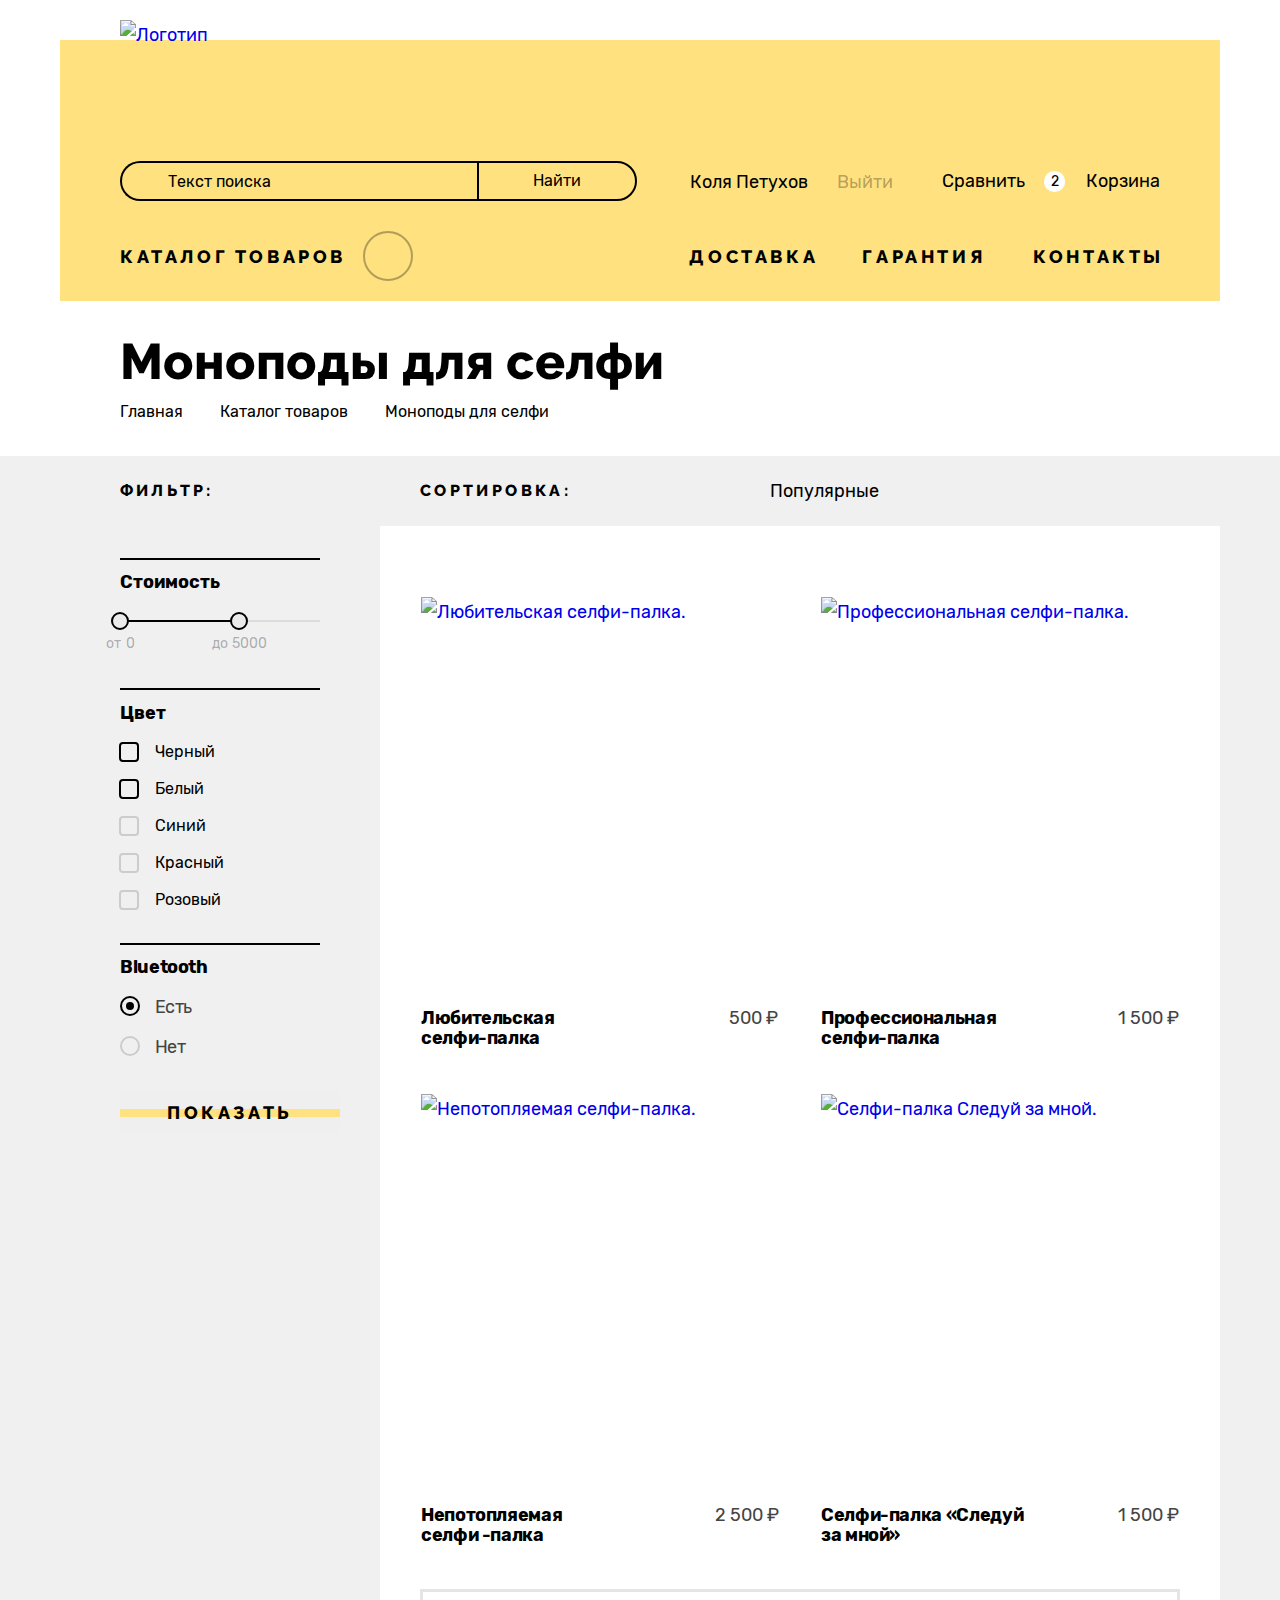
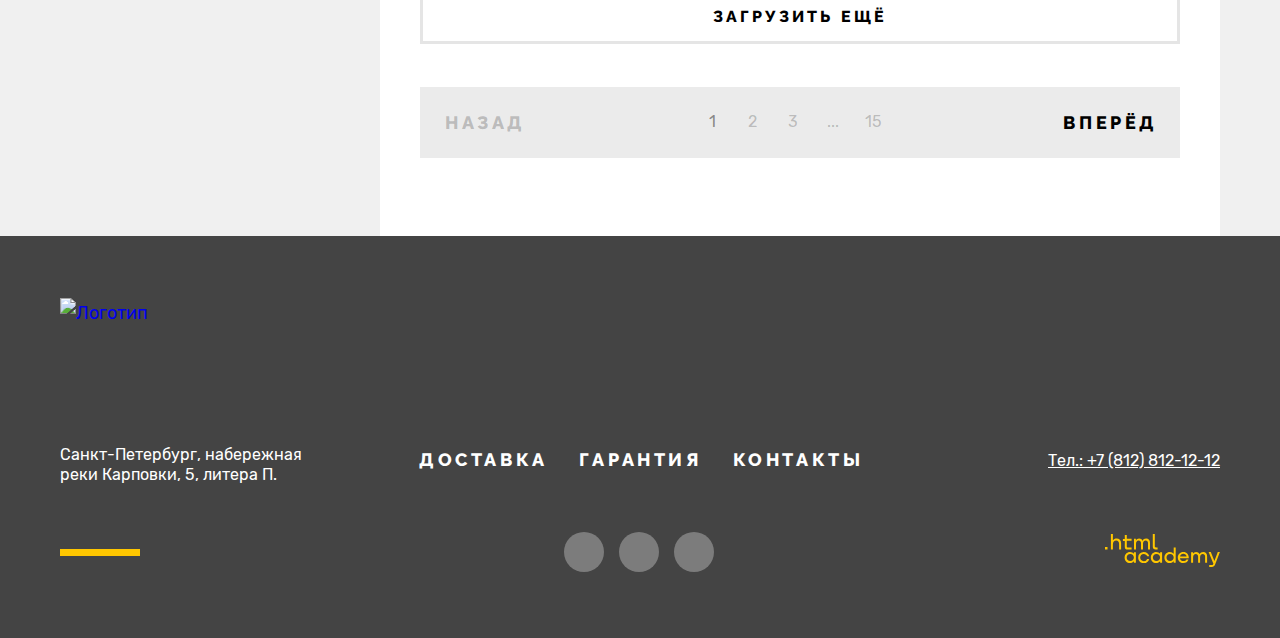
==== commit c94aab53: "end,last version" ====
--- a/catalog.html
+++ b/catalog.html
@@ -6,14 +6,14 @@
     <meta http-equiv="X-UA-Compatible" content="IE=edge">
     <meta name="viewport" content="width=device-width, initial-scale=1.0">
     <title>Каталог магазина Девайс</title>
+    <link rel="stylesheet" href="styles/styles.css">
     <link rel="icon" type="image/png" sizes="32x32" href="images/favicon-32x32.png">
-    <link rel="stylesheet" href="styles/styles.css">
   </head>
 
   <body>
     <div class="page-container">
       <header class="page-header content-wrapper">
-        <h1 class="visually-hidden">Страница каталога</h1>
+        <h1 class="visually-hidden">Страница каталога.</h1>
         <div class="header-wrapper">
           <a class="page-header-link" href="index.html">
             <img class="page-header-logo" src="images/header-logo.svg" width="145" height="36"
@@ -24,7 +24,7 @@
               <div class="form-wrapper">
                 <form class="header-form" action="https://echo.htmlacademy.ru/" method="get">
                   <input class="header-form-input" type="text" id="navigation-search" name="navigation-search"
-                    placeholder="Поиск по сайту" aria-label="Поиск товаров на сайте" required>
+                    placeholder="Поиск по сайту" aria-label="Поиск товаров на сайте." value="Текст поиска" required>
                   <label class="header-form-label" for="navigation-search"></label>
                   <button class="header-navigation-button" type="submit">Найти</button>
                 </form>
@@ -54,7 +54,7 @@
                       Корзина</a>
                     <div class="popover">
                       <div class="popover-wrapper">
-                        <h2 class="visually-hidden">Открытая корзина</h2>
+                        <h2 class="visually-hidden">Открытая корзина.</h2>
                         <ul class="popover-list">
                           <li class="popover-item">
                             <a class="popover-item-link" href="#">
@@ -63,17 +63,17 @@
                               <h3 class="popover-title">Любительская селфи-палка</h3>
                             </a>
                             <button class="popover-item-button" type="button"
-                              aria-label="Удалить товар из корзины"></button>
+                              aria-label="Удалить товар из корзины."></button>
                           </li>
                           <li class="popover-item">
                             <a class="popover-item-link" href="#">
                               <img class="popover-image" src="images/popover-professional-selfie-stick.jpg" width="39"
-                                height="43" alt="Профессиональная селфи палка">
+                                height="43" alt="Профессиональная селфи палка.">
                               <h3 class="popover-title">Профессиональная
                                 селфи-палка</h3>
                             </a>
                             <button class="popover-item-button" type="button"
-                              aria-label="Удалить товар из корзины"></button>
+                              aria-label="Удалить товар из корзины."></button>
                           </li>
                         </ul>
                         <div class="popover-price-wrapper">
@@ -84,49 +84,47 @@
                             <span class="popover-product-price">2000 ₽</span>
                           </p>
                         </div>
-
                         <a class="popover-link" href="#">Открыть корзину</a>
-
                       </div>
                     </div>
                   </li>
                 </ul>
               </div>
-
             </div>
             <div class="menu-wrapper">
               <div class="dropdown-box">
                 <a class="dropdown-link" href="#">Каталог товаров</a>
-
-                <div class="dropdown-wrapper dropdown-wrapper-catalog">
-                  <ul class="dropdown-list">
-                    <li class="dropdown-item">
-                      <a class="dropdown-item-link" href="#">Виртуальная реальность</a>
-                    </li>
-                    <li class="dropdown-item">
-                      <a class="dropdown-item-link" href="catalog.html">Моноподы для селфи</a>
-                    </li>
-                    <li class="dropdown-item">
-                      <a class="dropdown-item-link" href="#">Экшн-камеры
-                      </a>
-                    </li>
-                  </ul>
-                  <ul class="dropdown-list">
-                    <li class="dropdown-item">
-                      <a class="dropdown-item-link" href="#">Фитнеса-браслеты
-                      </a>
-                    </li>
-                    <li class="dropdown-item">
-                      <a class="dropdown-item-link" href="#">Умные часы
-                      </a>
-                    </li>
-                  </ul>
-                  <ul class="dropdown-list">
-                    <li class="dropdown-item">
-                      <a class="dropdown-item-link" href="#">Квадрокоптеры
-                      </a>
-                    </li>
-                  </ul>
+                <div class="dropdown-wrapper-box">
+                  <div class="dropdown-wrapper dropdown-wrapper-catalog">
+                    <ul class="dropdown-list">
+                      <li class="dropdown-item">
+                        <a class="dropdown-item-link" href="#">Виртуальная реальность</a>
+                      </li>
+                      <li class="dropdown-item">
+                        <a class="dropdown-item-link" href="catalog.html">Моноподы для селфи</a>
+                      </li>
+                      <li class="dropdown-item">
+                        <a class="dropdown-item-link" href="#">Экшн-камеры
+                        </a>
+                      </li>
+                    </ul>
+                    <ul class="dropdown-list">
+                      <li class="dropdown-item">
+                        <a class="dropdown-item-link" href="#">Фитнеса-браслеты
+                        </a>
+                      </li>
+                      <li class="dropdown-item">
+                        <a class="dropdown-item-link" href="#">Умные часы
+                        </a>
+                      </li>
+                    </ul>
+                    <ul class="dropdown-list">
+                      <li class="dropdown-item">
+                        <a class="dropdown-item-link" href="#">Квадрокоптеры
+                        </a>
+                      </li>
+                    </ul>
+                  </div>
                 </div>
               </div>
               <ul class="main-menu-list">
@@ -153,7 +151,6 @@
             </li>
             <li class="breadcrumbs-list-item">
               <a class="breadcrumbs-link" href="#">Каталог товаров</a>
-              <!--какой ставить href?-->
             </li>
             <li class="breadcrumbs-list-item">
               <a class="breadcrumbs-link">Моноподы для селфи</a>
@@ -163,8 +160,7 @@
         <div class="catalog-products">
           <div class="catalog-products-wrapper content-wrapper">
             <section class="filter-container">
-
-              <h2 class="visually-hidden">Фильтры для товаров</h2>
+              <h2 class="visually-hidden">Фильтры для товаров.</h2>
               <h3 class="filter-caption">Фильтр:</h3>
               <form class="filter-form" action="https://echo.htmlacademy.ru/" method="get">
                 <fieldset class="filter-form-price">
@@ -174,21 +170,18 @@
                   <div class="range-scale">
                     <div class="range-bar" style="left:0; width:119px">
                       <button class="range-toggle toggle-min" type="button">
-                        <span class="visually-hidden">Уменьшение стоимости</span>
+                        <span class="visually-hidden">Уменьшение стоимости.</span>
                       </button>
                       <button class="range-toggle toggle-max" type="button">
-                        <span class="visually-hidden">Увеличение стоимости</span>
+                        <span class="visually-hidden">Увеличение стоимости.</span>
                       </button>
                     </div>
                   </div>
-
-
                   <div class="range-wrapper-inputs">
                     <label class="catalog-filter-label">
                       <span class="catalog-filter-label-text">от</span>
                       <input class="range-input" type="number" value="0" name="min-price">
                     </label>
-
                     <label class="catalog-filter-label">
                       <span class="catalog-filter-label-text">до</span>
                       <input class="range-input" type="number" value="5000" name="max-price">
@@ -232,7 +225,6 @@
                         <span class="filter-label-row">Есть</span>
                       </label>
                       <span class="filter-radio-txt"></span>
-
                     </li>
                     <li class="filter-radio-item">
                       <input class="filter-radio-input visually-hidden" type="radio" id="bluetooth-no" name="bluetooth">
@@ -240,7 +232,6 @@
                         <span class="filter-label-row">Нет</span>
                       </label>
                       <span class="filter-radio-txt"></span>
-
                     </li>
                   </ul>
                 </fieldset>
@@ -248,20 +239,19 @@
                   <button class="filter-form-button" type="submit">Показать</button>
                 </div>
               </form>
-
             </section>
             <section class="cards-container">
               <div class="product-sorting">
                 <h3 class="product-sorting-caption">Сортировка:</h3>
-                <select class="product-sorting-select" aria-label="сортировка">
+                <select class="product-sorting-select" aria-label="Сортировка.">
                   <option>Популярные</option>
                 </select>
                 <div class="product-sorting-buttons">
                   <a href="#" class="product-sorting-link up">
-                    <span class="visually-hidden">Сортировка по возрастающей</span>
+                    <span class="visually-hidden">Сортировка по возрастающей.</span>
                   </a>
                   <a href="#" class="product-sorting-link down">
-                    <span class="visually-hidden">Сортировка по убывающей</span>
+                    <span class="visually-hidden">Сортировка по убывающей.</span>
                   </a>
                 </div>
               </div>
@@ -272,7 +262,6 @@
                       <div class="products-image-wrapper">
                         <img class="products-image" src="images/amateur-selfie-stick.jpg" width="360" height="380"
                           alt="Любительская селфи-палка.">
-
                       </div>
                       <span class="products-image-text">Подробнее</span>
                       <div class="product-desc">
@@ -281,7 +270,6 @@
                       </div>
                     </a>
                   </li>
-
                   <li class="product-cards-item">
                     <a class="product-item-link" href="#">
                       <div class="products-image-wrapper">
@@ -295,7 +283,6 @@
                       </div>
                     </a>
                   </li>
-
                   <li class="product-cards-item">
                     <a class="product-item-link" href="#">
                       <div class="products-image-wrapper">
@@ -309,7 +296,6 @@
                       </div>
                     </a>
                   </li>
-
                   <li class="product-cards-item">
                     <a class="product-item-link" href="#">
                       <div class="products-image-wrapper">
@@ -324,12 +310,10 @@
                     </a>
                   </li>
                 </ul>
-
                 <a class="catalog-products-button" href="#">Загрузить ещё</a>
                 <div class="pagination-box">
                   <a href="#" class="pagination-link-prev pagination-link-current ">Назад</a>
                   <ol class="pagination-list">
-
                     <li class="pagination-list-item">
                       <a class="pagination-link pagination-link-item-current" href="#">1</a>
                     </li>
@@ -344,7 +328,6 @@
                     </li>
                     <li class="pagination-list-item">
                       <a class="pagination-link" href="#">15</a>
-
                   </ol>
                   <a href="#" class="pagination-link-next">Вперёд</a>
                 </div>
@@ -355,13 +338,12 @@
       </main>
       <footer class="footer">
         <div class="footer-wrapper content-wrapper">
-          <a class="footer-logo-link" href="#">
+          <a class="footer-logo-link" href="index.html">
             <img class="footer-logo" src="images/footer-logo.svg" width="145" height="36"
               alt="Логотип интернет-магазина Девайс.">
           </a>
           <div class="footer-contacts-wrapper">
             <address class="footer-address">Санкт-Петербург, набережная <br> реки Карповки, 5, литера П.</address>
-
             <div class="footer-socials-wrapper">
               <nav class="footer-nav">
                 <ul class="footer-nav-list">
@@ -379,19 +361,17 @@
               <ul class="footer-socials-list">
                 <li class="footer-socials-list-item">
                   <a class="footer-socials-link telegram" href="https://t.me/htmlacademy">
-                    <span class="visually-hidden">Телеграм</span>
-
+                    <span class="visually-hidden">Телеграм.</span>
                   </a>
                 </li>
                 <li class="footer-socials-list-item">
                   <a class="footer-socials-link youtube" href="https://www.youtube.com/user/htmlacademyru">
-                    <span class="visually-hidden">Youtube</span>
-
+                    <span class="visually-hidden">Youtube.</span>
                   </a>
                 </li>
                 <li class="footer-socials-list-item">
                   <a class="footer-socials-link twitter" href="https://twitter.com/htmlacademy_ru">
-                    <span class="visually-hidden">Twitter</span>
+                    <span class="visually-hidden">Twitter.</span>
                   </a>
                 </li>
               </ul>
@@ -400,7 +380,7 @@
               <a class="phonenumber-link" href="tel:+78128121212">Тел.: +7 (812) 812-12-12</a>
               <a class="footer-html-academy-link" href="https://htmlacademy.ru/">
                 <svg class="footer-academy-logo" xmlns="http://www.w3.org/2000/svg" width="115" height="33"
-                  viewBox="0 0 115 33">
+                  viewBox="0 0 115 33" role="img" aria-label="Логотип Html-academy.">
                   <path
                     d="M0 12.9v2.6h2.5v-2.6H0ZM11.6 4.5c-1.6 0-2.8.7-3.6 1.7h-.1V0h-2v15.5h2v-5.3c0-2.1 1.3-3.6 3.3-3.6 1.8 0 2.9 1.4 2.9 3.2v5.7h2V9.4c.1-3-1.8-4.9-4.5-4.9ZM26.6 4.8h-4.8V1.1h-2v3.8h-1.9v2h1.9v6c0 1.7 1 2.7 2.7 2.7h4.1v-2h-3.7c-.7 0-1.1-.4-1.1-1.1V6.8h4.8v-2ZM41.1 4.6c-1.6 0-2.9.8-3.5 2.1h-.1c-.6-1.2-1.8-2.1-3.4-2.1-1.4 0-2.5.8-3.1 1.8h-.1V4.8H29v10.6h2V10c0-2 1-3.5 2.6-3.5 1.5 0 2.4 1 2.4 2.6v6.3h2V9.8c0-2.4 1.4-3.3 2.6-3.3 1.5 0 2.4 1 2.4 2.6v6.3h2V8.9c.1-2.5-1.4-4.3-3.9-4.3ZM47.8 12.7c0 1.7 1 2.7 2.8 2.7h2v-2h-1.7c-.7 0-1.1-.4-1.1-1.1V0h-2v12.7ZM28.9 19.7c-.9-1.1-2.2-1.8-3.9-1.8-3.1 0-5.4 2.3-5.4 5.6s2.3 5.6 5.4 5.6c1.8 0 3-.8 3.8-1.9h.1v1.6h2V18.2h-2v1.5Zm-3.6 7.4c-2.2 0-3.6-1.6-3.6-3.6s1.4-3.6 3.6-3.6 3.6 1.6 3.6 3.6c0 1.9-1.4 3.6-3.6 3.6ZM44.2 22c-.5-2.4-2.6-4.1-5.4-4.1a5.4 5.4 0 0 0-5.6 5.6c0 3.1 2.2 5.6 5.6 5.6 2.8 0 4.9-1.8 5.4-4.2h-2.1a3.4 3.4 0 0 1-3.3 2.3c-2.2 0-3.6-1.6-3.6-3.6s1.4-3.6 3.6-3.6c1.6 0 2.8 1 3.3 2.2h2.1V22ZM55.1 19.7c-.9-1.1-2.2-1.8-3.9-1.8-3.1 0-5.4 2.3-5.4 5.6s2.3 5.6 5.4 5.6c1.8 0 3-.8 3.8-1.9h.1v1.6h2V18.2h-2v1.5Zm-3.6 7.4c-2.2 0-3.6-1.6-3.6-3.6s1.4-3.6 3.6-3.6 3.6 1.6 3.6 3.6c0 1.9-1.5 3.6-3.6 3.6ZM68.7 19.8c-.9-1.1-2.2-1.9-3.9-1.9-3.1 0-5.4 2.3-5.4 5.6s2.2 5.6 5.4 5.6c1.7 0 3-.8 3.8-1.8h.1v1.5h2V13.4h-2v6.4Zm-3.6 7.3c-2.2 0-3.6-1.6-3.6-3.6s1.4-3.6 3.6-3.6 3.6 1.6 3.6 3.6c-.1 2-1.5 3.6-3.6 3.6ZM78.3 17.9c-3.3 0-5.5 2.5-5.5 5.6 0 3 2.1 5.6 5.5 5.6 2.5 0 4.5-1.3 5.2-3.6h-2.1c-.5 1-1.6 1.6-3 1.6-1.9 0-3.3-1.3-3.4-2.9h8.8c.2-3.6-2-6.3-5.5-6.3Zm0 1.9c1.7 0 3 1 3.3 2.6h-6.5c.3-1.5 1.5-2.6 3.2-2.6ZM98.2 17.9c-1.6 0-2.9.8-3.6 2h-.1c-.6-1.2-1.8-2-3.4-2-1.4 0-2.5.7-3.1 1.8v-1.5h-1.9v10.6h2v-5.4c0-2 1-3.4 2.6-3.5 1.5 0 2.4 1 2.4 2.6v6.3h2v-5.6c0-2.4 1.4-3.3 2.6-3.3 1.5 0 2.4 1 2.4 2.6v6.3h2v-6.5c.1-2.6-1.4-4.4-3.9-4.4ZM109.4 27l-3.6-8.9h-2.2l4.8 11.6c-.3.9-.7 1.2-1.7 1.2h-2.5v2h2.5c1.8 0 2.8-.8 3.5-2.6l4.7-12.2h-2.1l-3.4 8.9Z" />
                 </svg>
@@ -410,7 +390,6 @@
         </div>
       </footer>
     </div>
-
   </body>
 
 </html>
--- a/styles/styles.css
+++ b/styles/styles.css
@@ -26,6 +26,11 @@
 *::before,
 *::after {
   box-sizing: border-box;
+}
+
+img {
+  max-width: 100%;
+  object-fit: contain;
 }
 
 .visually-hidden {
@@ -88,17 +93,29 @@
 }
 
 .dropdown-wrapper {
-  position: absolute;
-  padding: 6px 60px 50px 60px;
+  padding: 8px 60px 50px 60px;
   flex-wrap: wrap;
-  column-gap: 62px;
+  column-gap: 60px;
   row-gap: 15px;
   z-index: 2;
   width: 100%;
   background-color: #ffe17f;
   left: 0;
+  display: flex;
+  top: 100%;
+}
+
+.dropdown-box:hover .dropdown-wrapper-box {
+  display: flex;
+}
+
+.dropdown-wrapper-box {
+  position: absolute;
+  width: 100%;
   display: none;
-  top: 100%;
+  padding-top: 0;
+  left: 0;
+  z-index: 6;
 }
 
 .dropdown-wrapper-catalog {
@@ -109,16 +126,8 @@
   width: 300px;
 }
 
-.dropdown-box:hover .dropdown-wrapper {
-  display: flex;
-}
-
-.dropdown-box:focus-within .dropdown-wrapper {
-  display: flex;
-}
-
-.dropdown-link:hover::after {
-  opacity: 1;
+.dropdown-box:focus-within .dropdown-wrapper-box {
+  display: flex;
 }
 
 .dropdown-box:focus-within .dropdown-link::after {
@@ -164,7 +173,6 @@
 }
 
 .dropdown-link:active {
-  /*НЕ РАБОТАЕТ!!*/
   border: none;
   outline: none;
 }
@@ -209,7 +217,6 @@
   display: flex;
   width: 517px;
   min-height: 40px;
-  /*align-items: flex-start;*/
   position: relative;
 }
 
@@ -222,13 +229,13 @@
   font-family: inherit;
   font-size: 16px;
   margin: 0;
-  padding: 8px 10px 8px 48px;
+  padding: 8px 10px 8px 46px;
   border: 2px solid #000000;
   border-right: none;
   border-radius: 50px 0 0 50px;
   background-image: url("../images/form-search-mark.svg");
   background-repeat: no-repeat;
-  background-position: left 15px center;
+  background-position: left 14px center;
 }
 
 .header-form-input:focus {
@@ -240,7 +247,7 @@
   display: block;
   min-width: 358px;
   min-height: 40px;
-outline: 2px solid #af4fff;
+  outline: 2px solid #af4fff;
   outline-offset: 2px;
   position: absolute;
   top: 0;
@@ -253,7 +260,7 @@
 
 .header-form-input:not(:placeholder-shown) {
   color: #000000;
-background-color: #ffe17f;
+  background-color: #ffe17f;
   outline: none;
 }
 
@@ -326,7 +333,7 @@
 
 .header-navigation {
   position: relative;
-  padding: 40px 60px 0 60px;
+  padding: 41px 60px 0 60px;
 }
 
 .navigation-wrapper {
@@ -347,17 +354,17 @@
 }
 
 .slider-prev {
-	position: absolute;
-  left: 28px;
-  top: 193px;
+  position: absolute;
+  left: 30px;
+  top: 195px;
   cursor: pointer;
 }
 
 .slider-next {
-	position: absolute;
+  position: absolute;
   transform: rotate(180deg);
-  top: 193px;
-  left: 541px;
+  top: 195px;
+  left: 540px;
   cursor: pointer;
 }
 
@@ -373,18 +380,18 @@
 .navigation-list {
   display: flex;
   flex-wrap: wrap;
-  width: 258px;
+  width: 260px;
   list-style-type: none;
   margin: 0;
   padding: 0;
-  column-gap: 17px;
-  padding-top: 6px;
+  column-gap: 18px;
+  padding-top: 5px;
 }
 
 .navigation-quantity {
   position: absolute;
-  top: 3px;
-  left: 0;
+  top: 4px;
+  left: -1px;
   font-size: 14px;
   line-height: 17px;
   color: #000000;
@@ -402,7 +409,7 @@
 .navigation-link-compare::before {
   content: "";
   display: inline-block;
-  margin-right: 9px;
+  margin-right: 10px;
   width: 13px;
   height: 12px;
   background-image: url("../images/navigation-compare-icon.svg");
@@ -510,7 +517,6 @@
 .popover-image {
   display: block;
   max-width: 100%;
-  height: 100%;
 }
 
 .popover-item-button {
@@ -616,7 +622,7 @@
   position: absolute;
   right: -75px;
   top: 100%;
-  z-index: 5;
+  z-index: 8;
   display: none;
   padding-top: 8px;
 }
@@ -664,25 +670,18 @@
 }
 
 .entry-list-item {
-  margin-left: 20px;
+  margin-left: 19px;
 }
 
 .navigation-list-item:first-child {
-  margin-left: 10px;
+  margin-left: 9px;
 }
 
 .menu-wrapper {
   display: flex;
   justify-content: space-between;
   flex-wrap: wrap;
-  align-items: center;
-}
-
-.main-menu-list {
-  display: flex;
-  flex-wrap: wrap;
-  width: 471px;
-  column-gap: 40px;
+  align-items: flex-start;
 }
 
 .menu-list-item {
@@ -697,12 +696,12 @@
   color: #000000;
   text-transform: uppercase;
   text-decoration: none;
-  letter-spacing: 0.19em;
+  letter-spacing: 0.2em;
   font-weight: 800;
 }
 
 .menu-list-item-contacts {
-  letter-spacing: 0.18em;
+  /* letter-spacing: 0.18em; */
   padding-left: 8px;
 }
 
@@ -721,7 +720,6 @@
 }
 
 /*КЛАСС ДЛЯ ТЕКУЩЕГО ЭЛЕМЕНТА menu-list-item-link*/
-
 .menu-item-link-current {
   position: relative;
 }
@@ -774,7 +772,7 @@
   list-style-type: none;
   display: flex;
   flex-wrap: wrap;
-  column-gap: 20px;
+  column-gap: 21px;
   margin-bottom: 12px;
 }
 
@@ -853,6 +851,10 @@
   outline: none;
 }
 
+.slider-button:disabled {
+  opacity: 0.1;
+}
+
 .dropdown-list,
 .main-menu-list {
   list-style-type: none;
@@ -860,10 +862,22 @@
   padding: 0;
 }
 
+.main-menu-list {
+  display: flex;
+  flex-wrap: wrap;
+  width: 637px;
+  justify-content: flex-end;
+  column-gap: 40px;
+  margin-right: -4px;
+  padding-top: 11px;
+  row-gap: 5px;
+}
+
 .dropdown-list {
   row-gap: 6px;
   display: flex;
   flex-direction: column;
+  min-width: 152px;
 }
 
 .dropdown-item-link {
@@ -884,8 +898,8 @@
   font-weight: 800;
   text-transform: uppercase;
   color: #000000;
-  letter-spacing: 0.21em;
-  z-index: 5;
+  letter-spacing: 0.2em;
+  z-index: 7;
   position: relative;
 }
 
@@ -900,7 +914,7 @@
   background-image: url("../images/navigation-plus.svg");
   background-repeat: no-repeat;
   background-position: center center;
-  margin-left: 13px;
+  margin-left: 17px;
 }
 
 .slider-image {
@@ -909,13 +923,13 @@
 
 .slider-item-about {
   width: 560px;
-  margin-top: 105px;
+  margin-top: 106px;
 }
 
 .slider-item-description {
   margin: 0;
   padding: 0;
-  margin-bottom: 50px;
+  margin-bottom: 48px;
 }
 
 .slider-bullets {
@@ -927,8 +941,8 @@
   justify-content: center;
   column-gap: 20px;
   position: absolute;
-  left: calc(47% - 2px);
-  top: calc(100% - 12px);
+  left: calc(47% - 3px);
+  top: calc(100% - 13px);
 }
 
 .frame-wrapper {
@@ -983,6 +997,10 @@
   outline: none;
 }
 
+.bullet-button:disabled {
+  opacity: 0.1;
+}
+
 .bullet-active {
   background-color: #000000;
   border: none;
@@ -1003,7 +1021,7 @@
 }
 
 .slider {
-  margin-bottom: 70px;
+  margin-bottom: 69px;
 }
 
 .slider-list {
@@ -1012,12 +1030,14 @@
   margin: 0;
   padding: 0;
   display: flex;
+  transition: all 2s ease;
 }
 
 .slider-item::before {
   position: absolute;
   counter-increment: section;
   content: counter(section, decimal-leading-zero) " ";
+  font-family: "Rubik", sans-serif;
   display: flex;
   width: 100%;
   height: 130px;
@@ -1027,7 +1047,7 @@
   line-height: 142px;
   justify-content: flex-end;
   background-color: #ffe17f;
-  padding: 10px 50px 0 60px;
+  padding: 10px 49px 0 60px;
   color: #ffffff;
   z-index: -1;
 }
@@ -1083,7 +1103,7 @@
   font-size: 18px;
   line-height: 24px;
   color: #000000;
-  margin-top: 32px;
+  margin-top: 33px;
   letter-spacing: -0.02em;
 }
 
@@ -1115,7 +1135,7 @@
 
 .service {
   padding-bottom: 72px;
-  margin-bottom: 70px;
+  margin-bottom: 69px;
 }
 
 .service-wrapper {
@@ -1129,7 +1149,7 @@
   content: "";
   display: block;
   width: 100%;
-  height: 104px;
+  height: 102px;
   background-color: #ffffff;
   position: absolute;
 }
@@ -1139,7 +1159,7 @@
   width: 287px;
   margin: 0;
   padding: 0;
-  padding-top: 63px;
+  padding-top: 64px;
   padding-bottom: 63px;
 }
 
@@ -1154,7 +1174,7 @@
 }
 
 .service-list-item:not(:last-child) {
-  margin-bottom: 35px;
+  margin-bottom: 34px;
 }
 
 .service-list-description {
@@ -1198,7 +1218,7 @@
   background-color: #000000;
   align-items: center;
   padding-top: 9px;
-  padding-bottom: 11px;
+  padding-bottom: 10px;
   padding-left: 18px;
   text-align: left;
   transition: padding 0.7s;
@@ -1229,7 +1249,6 @@
 .service-link-active:hover {
   background-color: #000000;
   padding-left: 65px;
-
   outline: none;
 }
 
@@ -1338,6 +1357,11 @@
   color: #000000;
 }
 
+.order-link-row {
+  padding-top: 5px;
+  padding-left: 5px;
+}
+
 .order-link::before {
   content: "";
   display: block;
@@ -1381,7 +1405,6 @@
   box-shadow: none;
 }
 
-
 .order-link:active.order-link::after,
 .order-link:active {
   opacity: 0.3;
@@ -1396,7 +1419,7 @@
 .service-order-box {
   background-color: #f0f0f0;
   min-height: 100px;
-  margin-bottom: 68px;
+  margin-bottom: 70px;
 }
 
 .about-us-wrapper {
@@ -1423,7 +1446,7 @@
   width: 84px;
   height: 7px;
   background-color: #000000;
-  margin-bottom: 42px;
+  margin-bottom: 41px;
 }
 
 .about-us-article {
@@ -1437,7 +1460,7 @@
 .about-us-text {
   margin: 0;
   padding: 0;
-  margin-bottom: 23px;
+  margin-bottom: 24px;
 }
 
 .about-us-contacts .about-us-text {
@@ -1447,14 +1470,14 @@
 .about-us-desc {
   margin: 0;
   padding: 0;
-  margin-bottom: 29px;
+  margin-bottom: 30px;
 }
 
 .about-us-list {
   margin: 0;
   padding: 0;
-  margin-left: 27px;
-  margin-bottom: 28px;
+  margin-left: 26px;
+  margin-bottom: 26px;
 }
 
 .about-us-item {
@@ -1464,7 +1487,7 @@
 }
 
 .about-us-item:not(:last-child) {
-  margin-bottom: 10px;
+  margin-bottom: 9px;
 }
 
 .about-us-item-text {
@@ -1472,7 +1495,7 @@
   line-height: 20px;
   font-weight: 700;
   font-size: 18px;
-  letter-spacing: -0.03em;
+  letter-spacing: -0.02em;
 }
 
 .about-us-address {
@@ -1538,7 +1561,7 @@
   padding: 0;
   font-size: 24px;
   line-height: 30px;
-  margin-bottom: 14px;
+  margin-bottom: 15px;
 }
 
 .about-us-phonenumber {
@@ -1555,19 +1578,19 @@
 .opening-hours {
   margin: 0;
   padding: 0;
-  margin-bottom: 32px;
+  margin-bottom: 30px;
 }
 
 .subscribe-wrapper {
-  padding-top: 64px;
-  padding-bottom: 54px;
+  padding-top: 65px;
+  padding-bottom: 55px;
 }
 
 .subscribe-box {
   display: flex;
   flex-wrap: wrap;
   justify-content: space-between;
-  margin-bottom: 142px;
+  margin-bottom: 143px;
 }
 
 .subscribe-row-box {
@@ -1661,7 +1684,7 @@
 .subscribe-form-input {
   border: none;
   border-bottom: 3px solid #c4c4c4;
-  padding: 17px 16px 11px 16px;
+  padding: 14px 16px 11px 16px;
   color: #444444;
   font-family: "Rubik", sans-serif;
   font-size: 18px;
@@ -1706,7 +1729,6 @@
   border-bottom: 3px solid #ff3d3d;
 }
 
-
 .subscribe-row {
   display: inline-block;
   width: 160px;
@@ -1753,7 +1775,6 @@
   background-color: #ffc700;
   display: block;
   margin-top: 64px;
-  letter-spacing: -0.006em;
 }
 
 .footer-contacts-wrapper {
@@ -1815,7 +1836,7 @@
 .footer-html-academy-link {
   display: inline-block;
   text-decoration: none;
-  margin-top: 55px;
+  margin-top: 58px;
 }
 
 .footer-nav-list {
@@ -2006,7 +2027,7 @@
 }
 
 .inner-header {
-  padding: 35px 60px 34px 60px;
+  padding: 36px 60px 34px 60px;
 }
 
 .inner-header-caption {
@@ -2026,7 +2047,7 @@
   margin: 0;
   padding: 0;
   list-style-type: none;
-  column-gap: 16px;
+  column-gap: 17px;
 }
 
 .breadcrumbs-link {
@@ -2140,6 +2161,7 @@
 .product-price {
   line-height: 21px;
   color: #444444;
+  min-width: 50px;
 }
 
 .filter-container-wrapper {
@@ -2239,6 +2261,7 @@
 
 .filter-radio-item {
   margin-bottom: 10px;
+  position: relative;
 }
 
 .filter-radio-input[type="radio"]:checked + .filter-radio-label::before {
@@ -2300,10 +2323,6 @@
   opacity: 0.1;
 }
 
-.filter-radio-item {
-  position: relative;
-}
-
 .filter-radio-input[type="radio"]:focus ~ .filter-radio-txt::before {
   display: block;
 }
@@ -2329,7 +2348,6 @@
   line-height: 20px;
   color: #000000;
   font-weight: 700;
-  letter-spacing: -0.02em;
 }
 
 .filter-price-caption {
@@ -2337,7 +2355,7 @@
 }
 
 .filter-color-caption {
-  margin-bottom: 14px;
+  margin-bottom: 13px;
 }
 
 .filter-form-color {
@@ -2351,7 +2369,7 @@
   height: 2px;
   background-color: #000000;
   position: absolute;
-  top: -47px;
+  top: -48px;
 }
 
 .filter-item {
@@ -2438,8 +2456,8 @@
   width: 100%;
   height: 2px;
   background-color: #000000;
-  margin-bottom: 11px;
-  margin-top: 30px;
+  margin-bottom: 12px;
+  margin-top: 29px;
 }
 
 .bluetooth-caption {
@@ -2513,7 +2531,7 @@
 .product-cards {
   padding: 70px 40px 78px 40px;
   display: grid;
-  row-gap: 44px;
+  row-gap: 43px;
 }
 
 /*КЛАСС ДЛЯ МЕТКИ NEW В КАРТОЧКАХ ТОВАРА*/
@@ -2620,18 +2638,19 @@
   font-family: inherit;
   font-size: 18px;
   line-height: 30px;
-  min-width: 141px;
+  min-width: 143px;
   max-width: 100%;
   min-height: 30px;
   justify-self: center;
   border: none;
-  appearance: none;
+  -webkit-appearance: none;
+          appearance: none;
   background-color: transparent;
   background-image: url("../images/select-arrow-down.svg");
   background-repeat: no-repeat;
   background-position: center right 9px;
   cursor: pointer;
-  padding-right: 30px;
+  padding-right: 27px;
 }
 
 .product-sorting-select:hover {
@@ -2661,7 +2680,7 @@
   padding: 15px;
   text-align: center;
   text-transform: uppercase;
-  border: 3px solid #E5E5E5;
+  border: 3px solid #e5e5e5;
 }
 
 .catalog-products-button:hover {
@@ -2706,7 +2725,7 @@
   color: #000000;
   font-size: 18px;
   padding: 25px 22px 25px 25px;
-  }
+}
 
 .pagination-link-prev:hover,
 .pagination-link-next:hover {
@@ -2833,6 +2852,10 @@
 
 .range-toggle:active.range-toggle::before {
   display: none;
+}
+
+.range-bar-disabled {
+  opacity: 0.1;
 }
 
 .range-input::-webkit-inner-spin-button,
@@ -2885,15 +2908,14 @@
 }
 
 .toggle-min {
-  left: -8px;
+  left: -9px;
   top: -8px;
 }
 
 .toggle-max {
-  right: -10px;
+  right: -9px;
   top: -8px;
 }
-
 
 .list-item__img-link {
   display: block;
@@ -2981,6 +3003,10 @@
   outline: none;
 }
 
+.modal-button:disabled {
+  opacity: 0.1;
+}
+
 .name-input {
   margin: 0;
   padding: 20px 55px 20px 20px;
@@ -3069,7 +3095,6 @@
   color: rgba(0, 0, 0, 0.6);
 }
 
-
 .decrease-button:focus,
 .increase-button:focus {
   outline: 2px solid #af4fff;
@@ -3241,7 +3266,8 @@
   padding: 0;
   border: none;
   width: 60px;
-  appearance: none;
+  -webkit-appearance: none;
+          appearance: none;
   text-align: center;
   background-color: #f0f0f0;
   font-family: inherit;
@@ -3392,15 +3418,20 @@
   display: none;
 }
 
-/*КЛАСС ДЛЯ НЕ АКТИВНОГО СОСТОЯНИЯ ССЫЛОК*/
+/*КЛАСС ДЛЯ НЕ АКТИВНОГО СОСТОЯНИЯ ССЫЛОК-КНОПОК*/
 .link-disabled {
   opacity: 0.3;
+}
+
+/*КЛАСС ДЛЯ НЕ АКТИВНОГО СОСТОЯНИЯ ВСЕХ ССЫЛОК, НЕ ПРОПИСАННЫХ В СТАЙЛГАЙДЕ*/
+.product-sorting-select-disabled,
+.all-link-disabled {
+  opacity: 0.1;
 }
 
 /*КЛАСС ДЛЯ ОШИБКИ ИНПУТА МОДАЛЬНОГО ОКНА*/
 .input-error {
-  outline: 2px solid #ff3d3d;
-  outline-offset: -2px;
+  box-shadow: 0 0 0 2px #ff3d3d inset;
 }
 
 /*КЛАСС ДЛЯ ОШИБКИ СТРОКИ ПОД ИНПУТОМ МОДАЛЬНОГО ОКНА*/
@@ -3436,4 +3467,3 @@
   background-color: #ffffff;
   color: rgba(0, 0, 0, 0.3);
 }
-
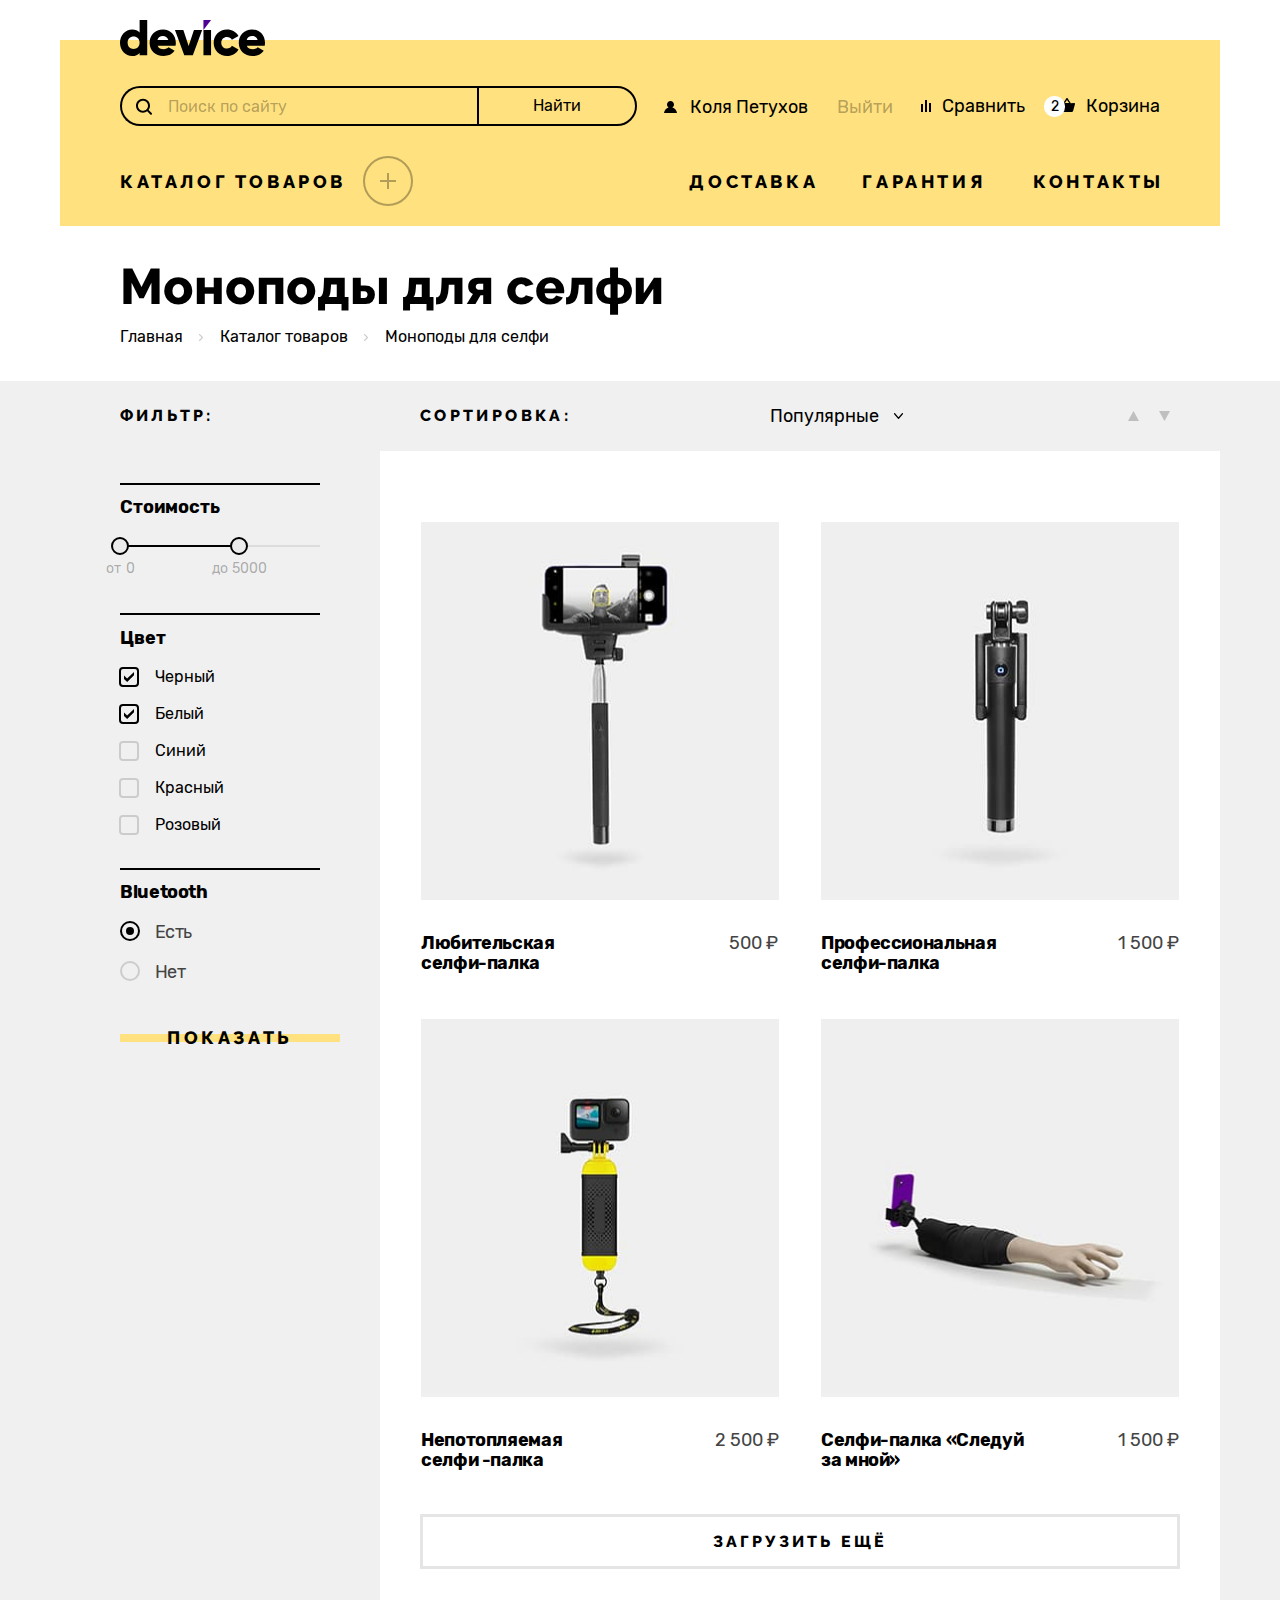
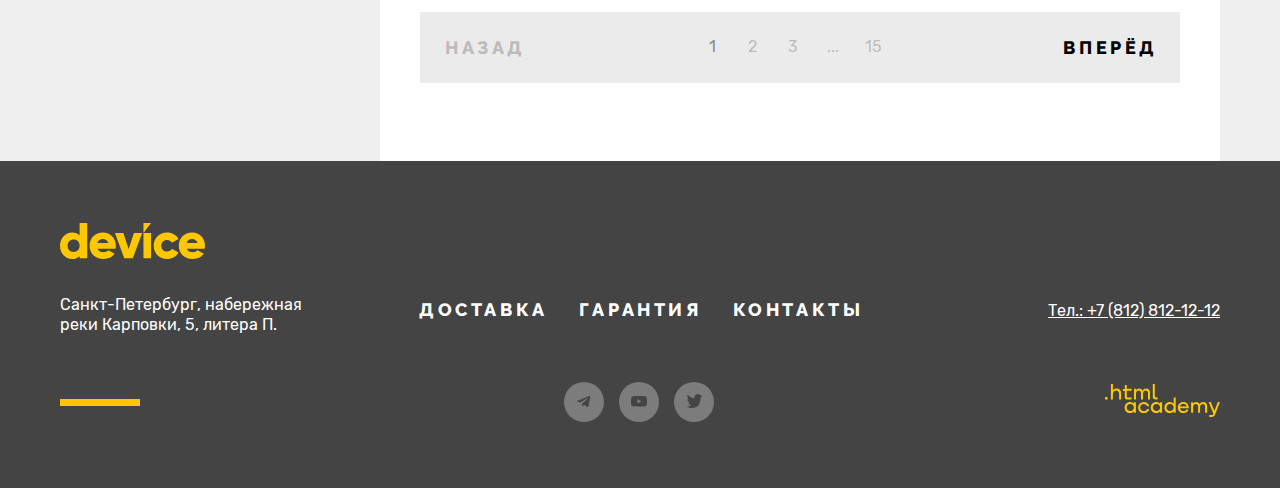
==== commit c895e7bb: "fixed end version" ====
--- a/catalog.html
+++ b/catalog.html
@@ -24,7 +24,7 @@
               <div class="form-wrapper">
                 <form class="header-form" action="https://echo.htmlacademy.ru/" method="get">
                   <input class="header-form-input" type="text" id="navigation-search" name="navigation-search"
-                    placeholder="Поиск по сайту" aria-label="Поиск товаров на сайте." value="Текст поиска" required>
+                    placeholder="Поиск по сайту" aria-label="Поиск товаров на сайте." required>
                   <label class="header-form-label" for="navigation-search"></label>
                   <button class="header-navigation-button" type="submit">Найти</button>
                 </form>
--- a/styles/styles.css
+++ b/styles/styles.css
@@ -374,7 +374,6 @@
   flex-direction: column;
   width: 100%;
   flex-shrink: 0;
-  /* display: none;*/
 }
 
 .navigation-list {
@@ -957,7 +956,7 @@
 
 .bullet-button {
   border-radius: 50%;
-  border-color: #000000;
+  border: 2px solid #000000;
   width: 12px;
   height: 12px;
   padding: 0;
@@ -2414,6 +2413,7 @@
   text-transform: uppercase;
   font-weight: 800;
   cursor: pointer;
+  background-color: transparent;
 }
 
 .filter-form-button::before {
@@ -3467,3 +3467,4 @@
   background-color: #ffffff;
   color: rgba(0, 0, 0, 0.3);
 }
+
